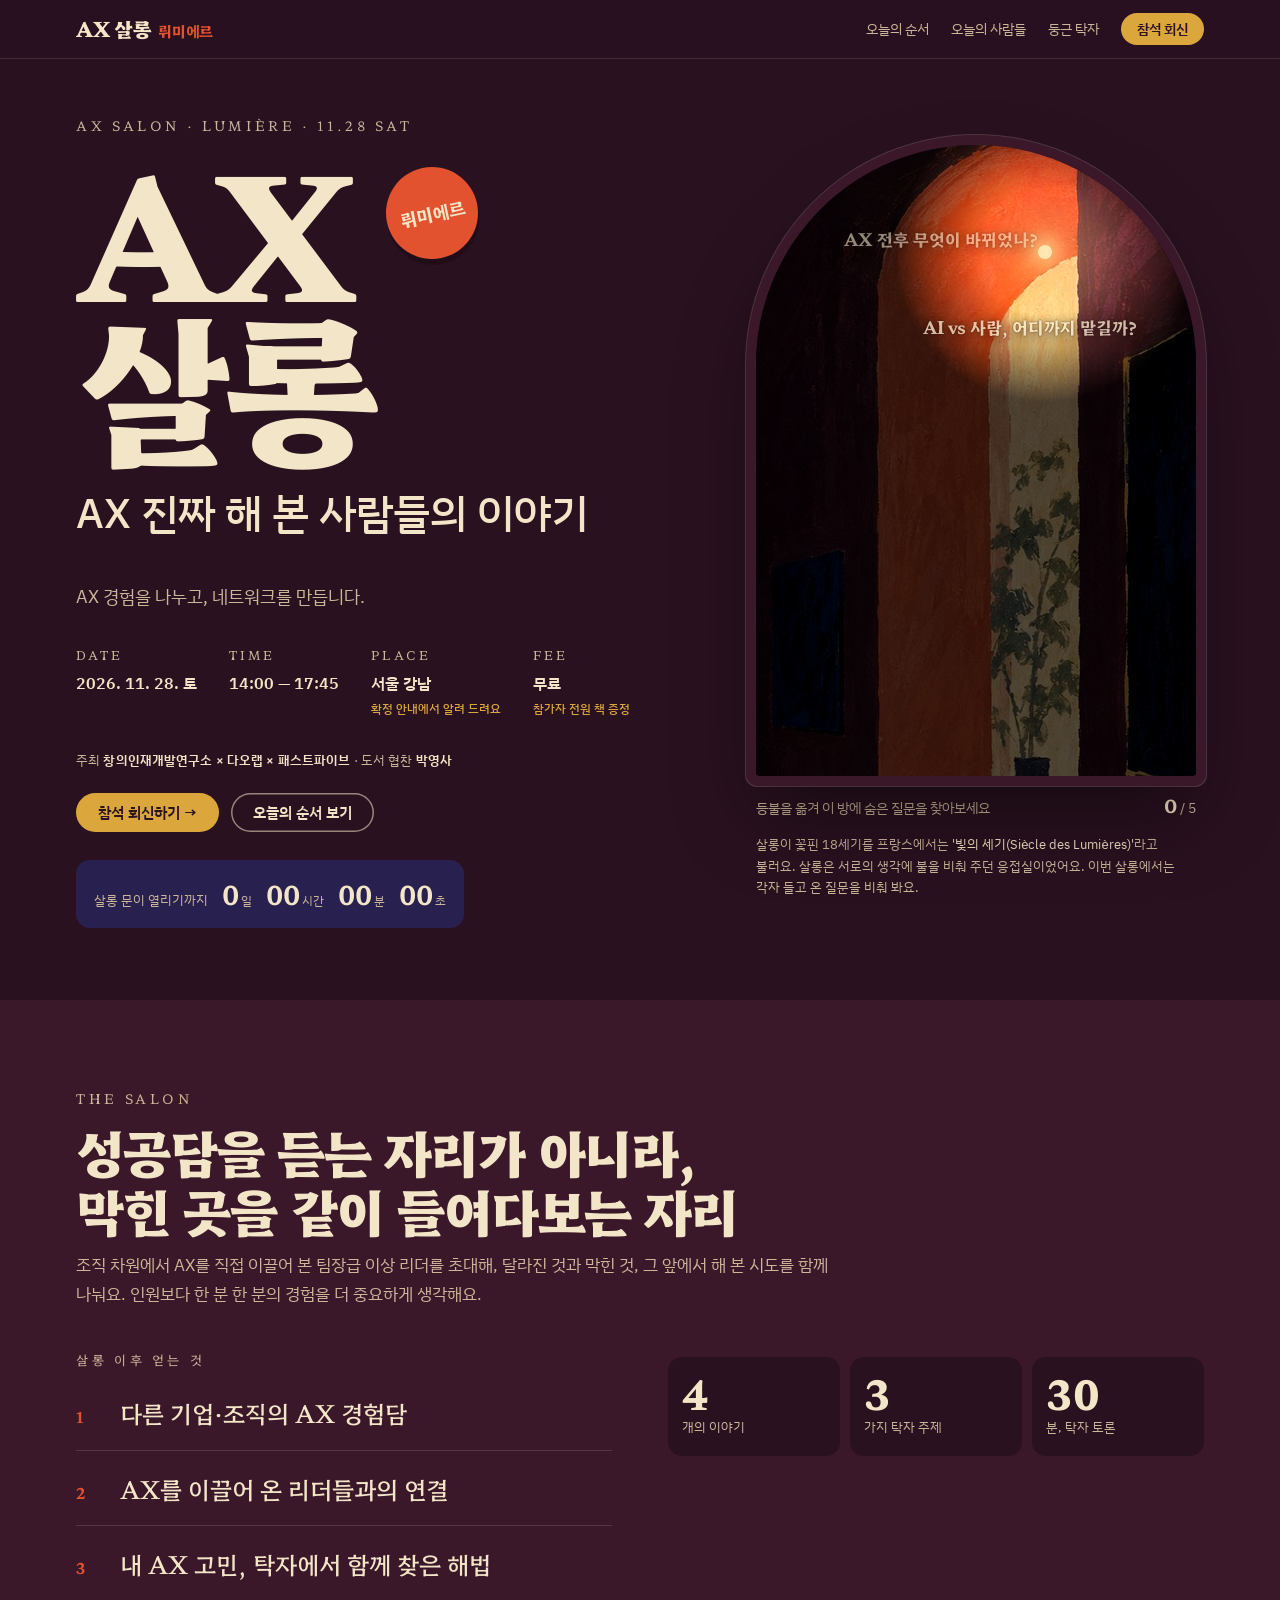
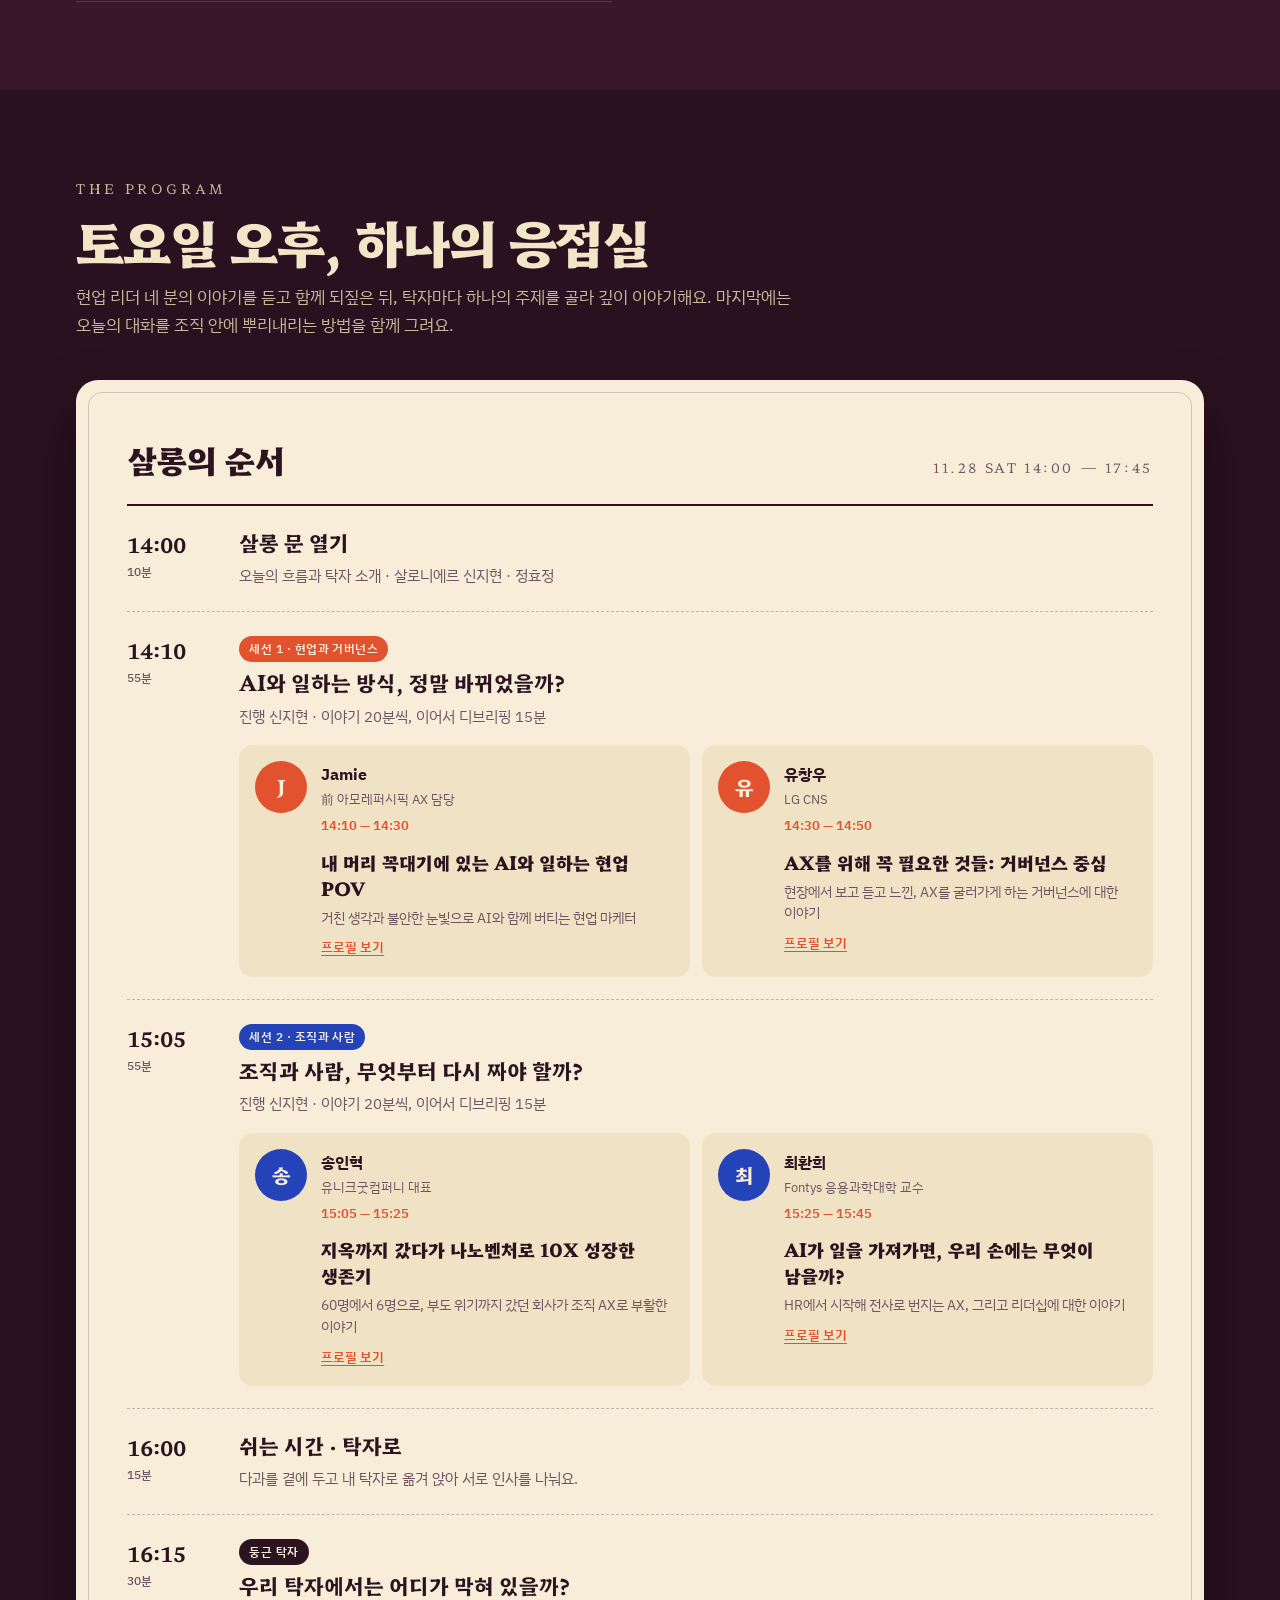
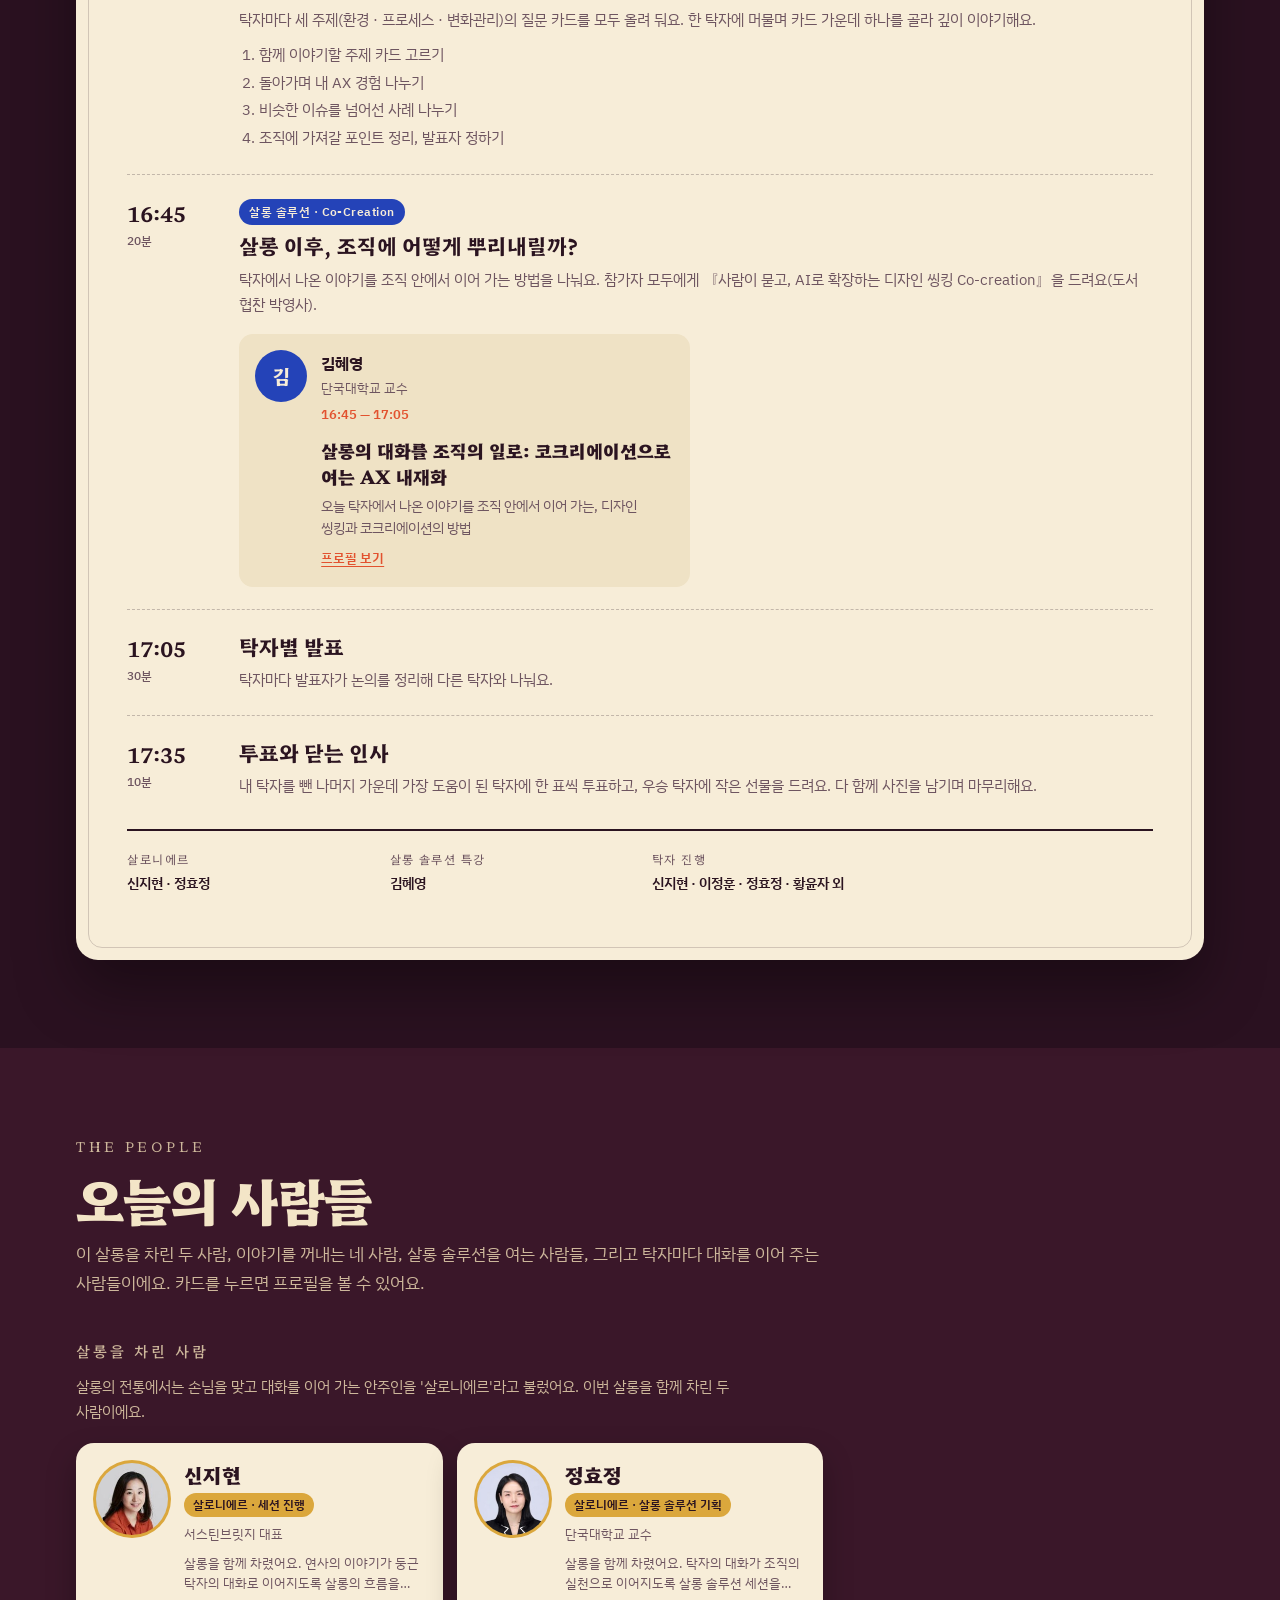
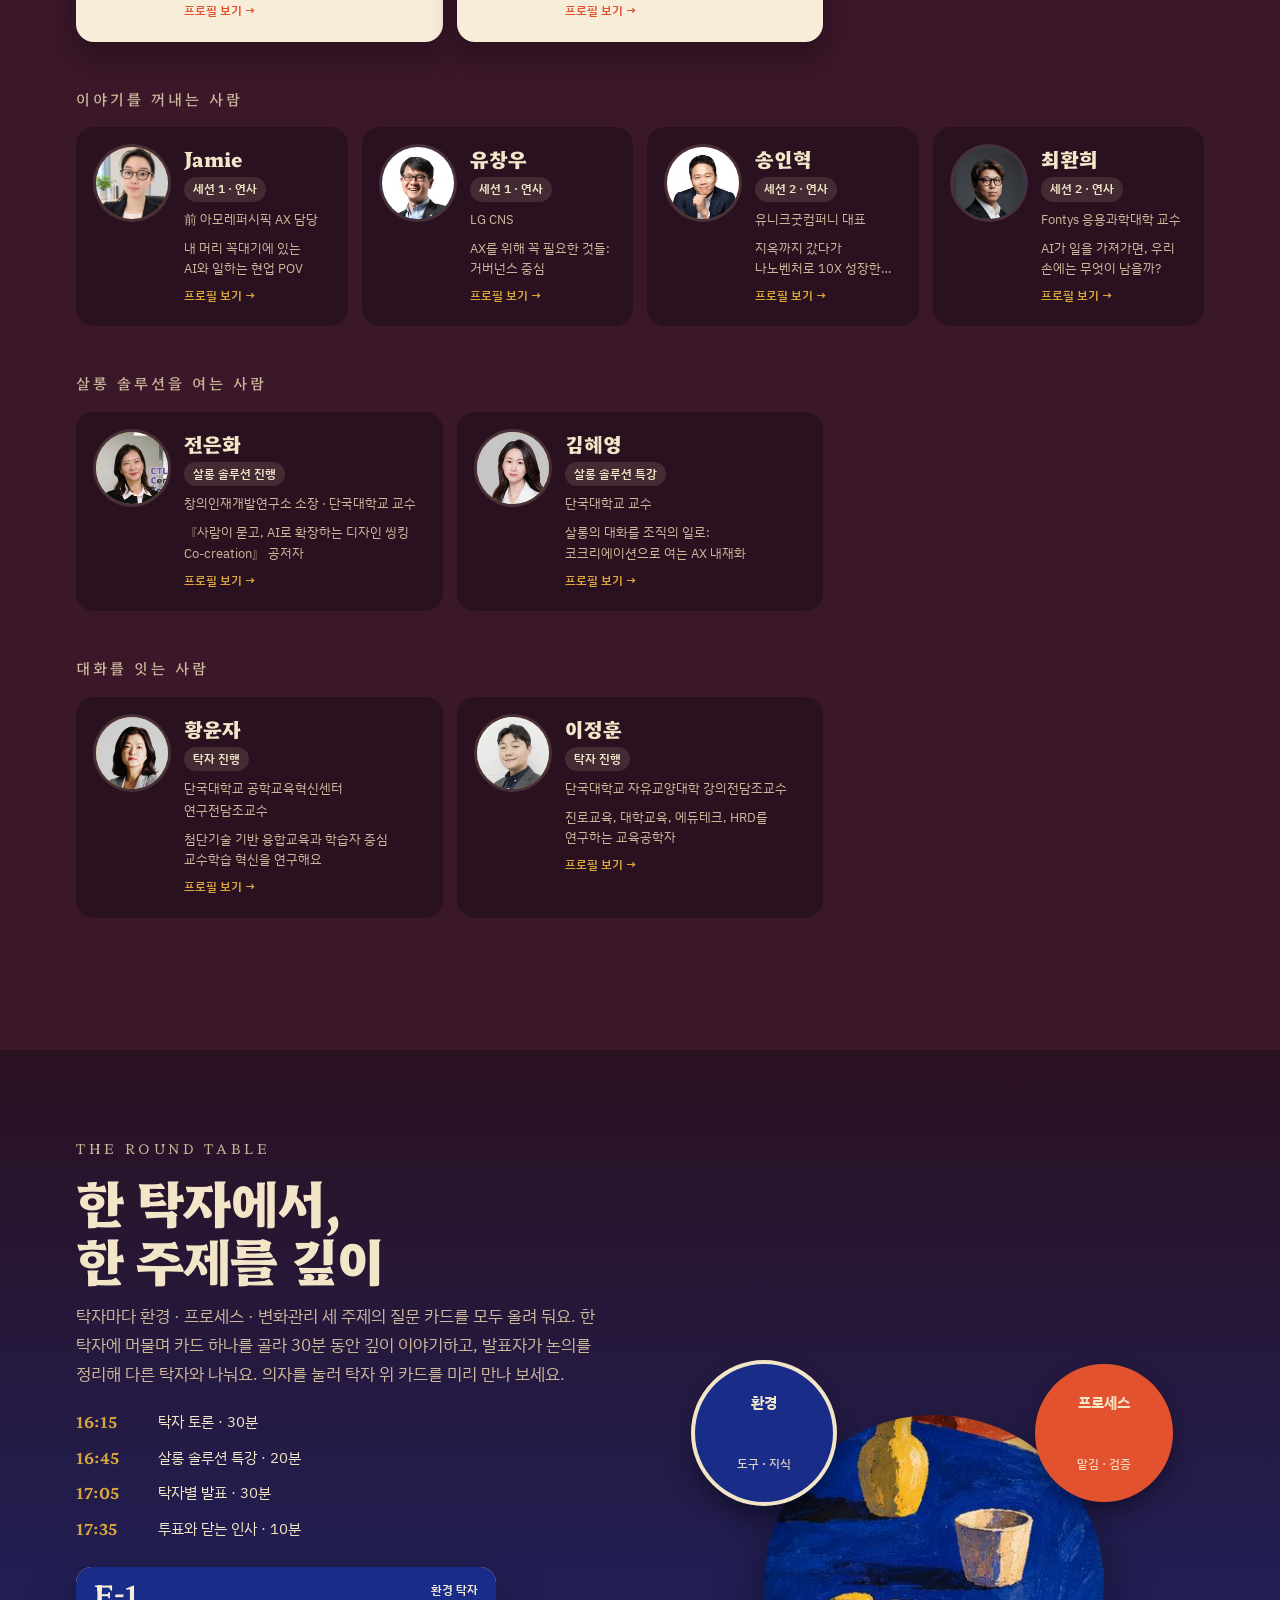
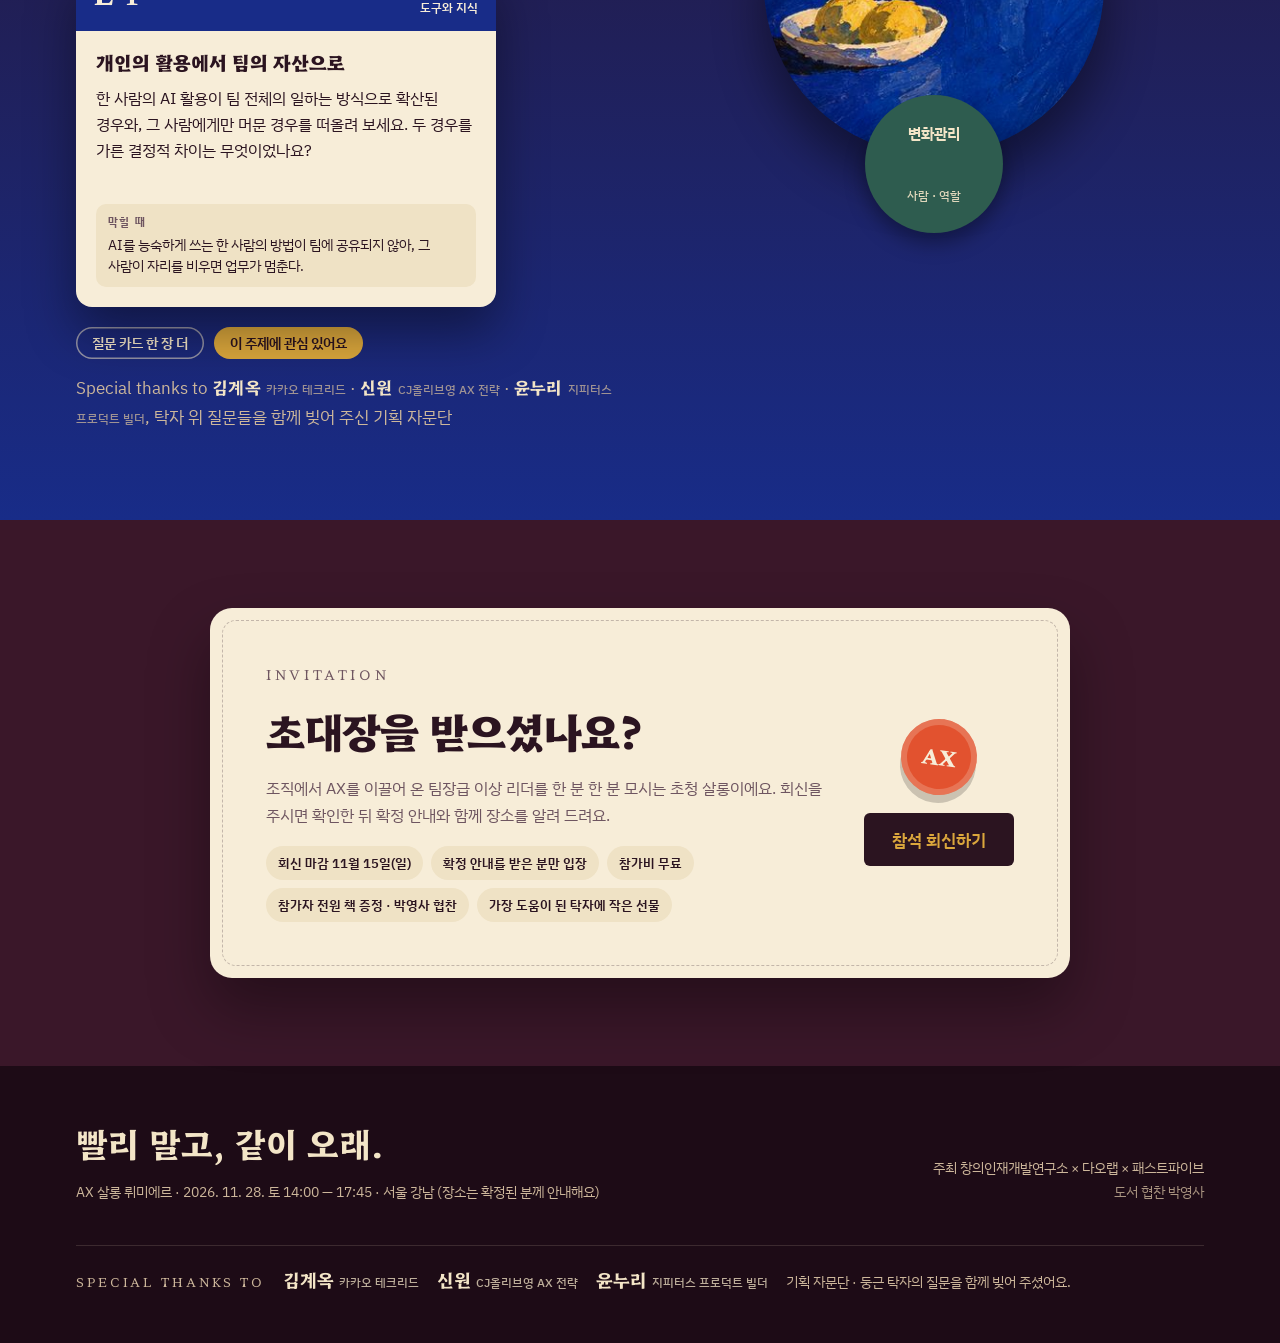
==== index.html @ af0b06c6 "Add files via upload" ====
<!doctype html>
<html lang="ko">
<head>
<meta charset="utf-8">
<meta name="viewport" content="width=device-width, initial-scale=1, viewport-fit=cover">
<title>AX 살롱 뤼미에르 · AX 진짜 해 본 사람들의 이야기</title>
<meta name="description" content="11월 28일(토) 14:00–17:45, 서울 강남. 조직에서 AX를 이끌어 본 팀장급 이상 리더를 모시는 초청 살롱. 네 개의 이야기, 탁자 토론, 살롱 솔루션 특강. 참가비 무료(참가자 전원 책 증정).">
<meta name="theme-color" content="#2A1120">
<link rel="icon" href="favicon.svg" type="image/svg+xml">
<link rel="canonical" href="https://ax-salon-deep.vercel.app/">
<meta property="og:type" content="website">
<meta property="og:locale" content="ko_KR">
<meta property="og:site_name" content="AX 살롱">
<meta property="og:title" content="AX 살롱 뤼미에르 · AX 진짜 해 본 사람들의 이야기">
<meta property="og:description" content="11월 28일(토) 14:00–17:45, 서울 강남. 조직에서 AX를 이끌어 본 팀장급 이상 리더를 모시는 초청 살롱. 네 개의 이야기, 탁자 토론, 살롱 솔루션 특강. 참가비 무료(참가자 전원 책 증정).">
<meta property="og:url" content="https://ax-salon-deep.vercel.app/">
<meta property="og:image" content="https://ax-salon-deep.vercel.app/og.jpg">
<meta property="og:image:width" content="1200">
<meta property="og:image:height" content="630">
<meta name="twitter:card" content="summary_large_image">
<link rel="preconnect" href="https://fonts.googleapis.com">
<link rel="preconnect" href="https://fonts.gstatic.com" crossorigin>
<link rel="stylesheet" href="https://fonts.googleapis.com/css2?family=Hahmlet:wght@400;500;700;800;900&family=IBM+Plex+Sans+KR:wght@400;500;600;700&display=swap">
<style>
/* Layout: 응접실 한 바퀴 — 문 앞(등불로 숨은 질문 찾기) → 살롱의 약속 → 오후의 순서(종이 메뉴 카드) → 둥근 탁자(질문 카드 뽑기) → 초대장(팝업 신청서) */
:root {
  color-scheme: dark;
  --wall: #2A1120;        /* 포스터의 자두색 벽 */
  --wall-2: #3A1729;
  --wall-3: #4C1F35;
  --arch: #E2522F;        /* 아치의 주홍 */
  --table: #2443B8;       /* 둥근 탁자의 코발트 */
  --table-deep: #182C88;
  --ochre: #DBA73C;       /* 화병과 꽃 */
  --cream: #F3E5C7;       /* 포스터 타이포 */
  --cream-dim: #CDB79B;
  --paper: #F7EDD8;
  --paper-2: #EFE2C5;
  --ink: #2B1420;
  --ink-soft: #6E5560;
  --err: #B83A22;
  --display: 'Hahmlet', 'Noto Serif KR', 'Nanum Myeongjo', serif;
  --body: 'IBM Plex Sans KR', 'Noto Sans KR', 'Apple SD Gothic Neo', sans-serif;
}
* { box-sizing: border-box; }
[hidden] { display: none !important; }
html { scroll-behavior: smooth; }
@media (prefers-reduced-motion: reduce) { html { scroll-behavior: auto; } *, *::before, *::after { animation: none !important; transition: none !important; } }
body { margin: 0; background: var(--wall); color: var(--cream); font-family: var(--body); font-size: 16px; line-height: 1.7; word-break: keep-all; overflow-x: hidden; }
body.locked { overflow: hidden; }
body::before { content: ""; position: fixed; inset: 0 0 auto; height: env(safe-area-inset-top, 0px); z-index: 30; background: var(--wall); }
a { color: inherit; }
.wrap { max-width: 1160px; margin: 0 auto; padding-left: max(16px, env(safe-area-inset-left, 0px)); padding-right: max(16px, env(safe-area-inset-right, 0px)); }
h1, h2, h3 { font-family: var(--display); text-wrap: balance; margin: 0; }
.eyebrow { font-family: var(--display); font-size: 13px; letter-spacing: .28em; text-transform: uppercase; color: var(--cream-dim); }
:focus-visible { outline: 2px solid var(--ochre); outline-offset: 3px; }

/* ---------- header ---------- */
.bar { position: sticky; top: env(safe-area-inset-top, 0px); z-index: 20; background: color-mix(in srgb, var(--wall) 88%, transparent); backdrop-filter: blur(10px); border-bottom: 1px solid color-mix(in srgb, var(--cream) 12%, transparent); }
.bar .wrap { display: flex; align-items: center; justify-content: space-between; gap: 16px; padding-block: 12px; }
.logo { font-family: var(--display); font-weight: 800; font-size: 20px; letter-spacing: -.01em; text-decoration: none; }
.logo em { font-style: normal; color: var(--arch); margin-left: 6px; font-weight: 700; font-size: 15px; }
.nav { display: flex; gap: 22px; align-items: center; font-size: 14px; }
.nav a { text-decoration: none; color: var(--cream-dim); }
.nav a:hover { color: var(--cream); }
@media (max-width: 720px) { .nav a { display: none; } }
.btn { display: inline-flex; align-items: center; gap: 8px; border: 0; border-radius: 999px; padding: 12px 22px; font: 600 15px/1 var(--body); cursor: pointer; text-decoration: none; transition: transform .2s ease, background .2s ease; }
.btn-primary { background: var(--ochre); color: var(--ink); }
.btn-primary:hover { transform: translateY(-2px); background: #E8B54A; }
.btn-ghost { background: transparent; color: var(--cream); box-shadow: inset 0 0 0 1.5px color-mix(in srgb, var(--cream) 55%, transparent); }
.btn-ghost:hover { box-shadow: inset 0 0 0 1.5px var(--cream); }
.btn-sm { padding: 9px 16px; font-size: 14px; }

/* ---------- hero ---------- */
.hero { position: relative; padding-block: 56px 72px; overflow: hidden; }
.hero .wrap { display: grid; grid-template-columns: 1.15fr .85fr; gap: 56px; align-items: center; }
@media (max-width: 900px) { .hero .wrap { grid-template-columns: 1fr; gap: 40px; } }
.hero-copy { min-width: 0; }
.title { font-weight: 800; font-size: clamp(76px, 13vw, 168px); line-height: .9; letter-spacing: -.035em; color: var(--cream); margin-top: 18px; position: relative; display: inline-block; }
.title .ko { display: block; }
.seal { position: absolute; left: calc(100% + 12px); top: 12px; width: clamp(64px, 8vw, 92px); aspect-ratio: 1; border-radius: 50%; background: var(--arch); color: var(--cream); display: grid; place-items: center; font: 700 clamp(17px, 2vw, 22px)/1 var(--display); transform: rotate(-12deg); box-shadow: 0 6px 0 rgba(0,0,0,.25); }
.seal-long { font-size: clamp(13px, 1.6vw, 18px); letter-spacing: -.04em; }
.q { font-weight: 500; font-size: clamp(26px, 3.6vw, 42px); line-height: 1.25; margin-top: 26px; color: var(--cream); }
.motto { font-size: 18px; color: var(--cream-dim); margin-top: 8px; }
.facts { display: grid; grid-template-columns: repeat(4, auto); gap: 10px 32px; margin: 34px 0 30px; padding: 0; justify-content: start; }
.facts div { min-width: 0; }
.facts dt { font-family: var(--display); font-size: 12px; letter-spacing: .24em; color: var(--cream-dim); }
.facts dd { margin: 4px 0 0; font-size: 16px; font-weight: 600; font-variant-numeric: tabular-nums; }
.facts dd small { display: block; font-size: 12px; font-weight: 500; color: var(--ochre); margin-top: 2px; }
@media (max-width: 560px) { .facts { grid-template-columns: 1fr 1fr; } }
.cta-row { display: flex; flex-wrap: wrap; gap: 12px; align-items: center; }
.countdown { margin-top: 28px; display: inline-flex; align-items: baseline; gap: 14px; flex-wrap: wrap; padding: 12px 18px; border-radius: 14px; background: color-mix(in srgb, var(--table) 30%, var(--wall)); font-variant-numeric: tabular-nums; }
.countdown .lbl { font-size: 13px; color: var(--cream-dim); }
.countdown b { font-family: var(--display); font-size: 26px; font-weight: 700; }
.countdown small { font-size: 12px; color: var(--cream-dim); margin-left: 2px; }
@media (max-width: 560px) { .countdown { gap: 10px; padding: 10px 14px; } .countdown b { font-size: 21px; } .countdown .lbl { width: 100%; } }

/* the lamp: a dim drawing room, a warm circle of light, questions hidden on the walls */
.lampwrap { justify-self: center; width: min(100%, 440px); display: grid; gap: 14px; }
.arch { --mx: 50%; --my: 30%; --r: 150px; position: relative; width: 100%; aspect-ratio: 3 / 4.3; border-radius: 999px 999px 18px 18px; overflow: hidden; background: #140810; box-shadow: 0 0 0 10px var(--wall-2), 0 0 0 11px color-mix(in srgb, var(--cream) 18%, transparent), 0 40px 80px rgba(0,0,0,.45); isolation: isolate; cursor: none; touch-action: pan-y; }
.arch img { position: absolute; inset: 0; width: 100%; height: 100%; object-fit: cover; object-position: 50% 0%; display: block; }
.arch .dim { filter: brightness(.34) saturate(.65) contrast(1.05); }
.arch .lit { filter: brightness(1.12) saturate(1.15); -webkit-mask-image: radial-gradient(circle var(--r) at var(--mx) var(--my), #000 0%, #000 42%, transparent 100%); mask-image: radial-gradient(circle var(--r) at var(--mx) var(--my), #000 0%, #000 42%, transparent 100%); }
.arch .glow { position: absolute; inset: 0; pointer-events: none; mix-blend-mode: screen; background: radial-gradient(circle calc(var(--r) * 1.4) at var(--mx) var(--my), rgba(255,206,130,.42), rgba(255,170,90,.14) 45%, transparent 72%); }
.arch .flame { position: absolute; left: var(--mx); top: var(--my); width: 14px; height: 14px; margin: -7px 0 0 -7px; border-radius: 50%; background: #FFE7B0; box-shadow: 0 0 18px 8px rgba(255,214,140,.75), 0 0 60px 24px rgba(255,170,80,.35); pointer-events: none; }
.sq { position: absolute; max-width: 58%; font: 700 clamp(14px, 1.45vw, 17px)/1.4 var(--display); color: #FFF3D6; text-shadow: 0 2px 12px rgba(30,6,16,.95), 0 0 2px rgba(30,6,16,.9); opacity: 0; pointer-events: none; transition: opacity .15s linear; }
.sq.found::after { content: " ✓"; color: var(--ochre); }
.lamp-hint { margin: 0; display: flex; justify-content: space-between; gap: 12px; align-items: baseline; font-size: 14px; color: var(--cream-dim); }
.lamp-hint b { color: var(--cream); font-family: var(--display); font-size: 18px; }
.lamp-hint > span:last-child { white-space: nowrap; flex: none; }
.lamp-note { margin: 0; font-size: 13px; line-height: 1.65; color: var(--cream-dim); }
.lamp-note i { font-style: normal; color: var(--cream); }

/* ---------- section scaffolding ---------- */
section.band { padding-block: 88px; }
.band-head { display: grid; gap: 12px; margin-bottom: 40px; max-width: 760px; }
.band-head h2 { font-size: clamp(32px, 4.4vw, 52px); font-weight: 800; letter-spacing: -.02em; line-height: 1.12; }
.band-head p { margin: 0; color: var(--cream-dim); font-size: 17px; }

/* ---------- promise ---------- */
.promise { background: var(--wall-2); }
.promise-grid { display: grid; grid-template-columns: 1fr 1fr; gap: 56px; align-items: start; }
@media (max-width: 900px) { .promise-grid { grid-template-columns: 1fr; gap: 40px; } }
.vows { list-style: none; margin: 0; padding: 0; display: grid; gap: 2px; }
.vows li { display: grid; grid-template-columns: 44px 1fr; align-items: baseline; padding: 16px 0; border-bottom: 1px solid color-mix(in srgb, var(--cream) 14%, transparent); font-family: var(--display); font-size: clamp(19px, 2.2vw, 24px); font-weight: 500; }
.vows li span { font-size: 15px; color: var(--arch); font-weight: 700; }
.who { display: grid; gap: 20px; }
.who p { margin: 0; font-size: 17px; }
.who .note { font-size: 15px; color: var(--cream-dim); }
.stats { display: grid; grid-template-columns: repeat(4, 1fr); gap: 10px; margin-top: 8px; }
@media (max-width: 560px) { .stats { grid-template-columns: repeat(2, 1fr); } }
.stat { background: var(--wall); border-radius: 14px; padding: 16px 14px; }
.stat b { display: block; font-family: var(--display); font-size: 40px; font-weight: 800; line-height: 1; color: var(--cream); font-variant-numeric: tabular-nums; }
.stat span { font-size: 13px; color: var(--cream-dim); }

/* ---------- program (paper menu card) ---------- */
.program { background: var(--wall); }
.menu { background: var(--paper); color: var(--ink); border-radius: 22px; padding: clamp(24px, 4vw, 56px); box-shadow: 0 30px 60px rgba(0,0,0,.35); position: relative; }
.menu::before { content: ""; position: absolute; inset: 12px; border: 1px solid color-mix(in srgb, var(--ink) 18%, transparent); border-radius: 14px; pointer-events: none; }
.menu-top { display: flex; justify-content: space-between; align-items: baseline; flex-wrap: wrap; gap: 8px; padding-bottom: 18px; border-bottom: 2px solid var(--ink); }
.menu-top h3 { font-size: clamp(24px, 3vw, 32px); font-weight: 800; }
.menu-top span { font-family: var(--display); letter-spacing: .2em; font-size: 13px; color: var(--ink-soft); }
.slot { display: grid; grid-template-columns: 92px 1fr; gap: 20px; padding: 22px 0; border-bottom: 1px dashed color-mix(in srgb, var(--ink) 25%, transparent); }
.slot:last-of-type { border-bottom: 0; padding-bottom: 4px; }
@media (max-width: 560px) { .slot { grid-template-columns: 1fr; gap: 6px; } }
.time { font-family: var(--display); font-weight: 700; font-size: 20px; font-variant-numeric: tabular-nums; }
.time small { display: block; font-family: var(--body); font-size: 12px; font-weight: 500; color: var(--ink-soft); }
.slot h4 { margin: 0; font-family: var(--display); font-size: 21px; font-weight: 700; line-height: 1.4; }
.slot .tag { display: inline-block; font-family: var(--body); font-size: 12px; font-weight: 600; letter-spacing: .04em; padding: 3px 10px; border-radius: 999px; margin-bottom: 6px; color: var(--paper); background: var(--ink); }
.slot.session .tag { background: var(--arch); }
.slot.session.two .tag { background: var(--table); }
.slot p { margin: 6px 0 0; color: var(--ink-soft); font-size: 15px; }
.guests { display: grid; grid-template-columns: 1fr 1fr; gap: 12px; margin-top: 16px; }
@media (max-width: 720px) { .guests { grid-template-columns: 1fr; } }
.guest { display: grid; grid-template-columns: 52px 1fr; gap: 14px; align-items: start; background: var(--paper-2); border-radius: 14px; padding: 16px; transition: transform .25s ease, box-shadow .25s ease; min-width: 0; }
.guest:hover { transform: translateY(-3px) rotate(-.3deg); box-shadow: 0 12px 24px rgba(43,20,32,.14); }
.mono { width: 52px; height: 52px; border-radius: 50%; display: grid; place-items: center; font: 700 20px/1 var(--display); color: var(--paper); background: var(--arch); }
.two .mono { background: var(--table); }
.guest .name { font-weight: 700; font-size: 16px; }
.guest .org { font-size: 13px; color: var(--ink-soft); }
.guest .talk { font-family: var(--display); font-weight: 800; font-size: 18px; line-height: 1.45; margin-top: 10px; }
.guest .story { font-size: 13.5px; color: var(--ink-soft); margin-top: 6px; line-height: 1.6; }
.guest .tbd { font-size: 11px; font-weight: 600; color: var(--paper); background: var(--ink-soft); border-radius: 999px; padding: 1px 7px; vertical-align: 2px; margin-left: 4px; font-family: var(--body); }
.hosts { margin-top: 26px; padding-top: 18px; border-top: 2px solid var(--ink); display: grid; grid-template-columns: repeat(4, 1fr); gap: 12px 24px; font-size: 14px; }
@media (max-width: 720px) { .hosts { grid-template-columns: 1fr 1fr; } }
.hosts dt { font-family: var(--display); font-size: 12px; letter-spacing: .12em; color: var(--ink-soft); }
.hosts dd { margin: 2px 0 0; font-weight: 600; }
/* 2부 · 저녁의 서재 */
.interlude { display: flex; align-items: center; justify-content: center; gap: 16px; margin: 40px 0 22px; color: var(--cream-dim); font-family: var(--display); font-size: 14px; letter-spacing: .18em; text-align: center; }
.interlude::before, .interlude::after { content: ""; flex: 0 1 90px; height: 1px; background: color-mix(in srgb, var(--cream) 35%, transparent); }
.menu.evening { background: linear-gradient(180deg, #F4E6C6 0%, var(--paper) 38%); }
.menu.evening .menu-top { border-bottom-color: var(--ink); }
.book { display: grid; grid-template-columns: 150px 1fr; gap: 28px; align-items: center; padding: 26px 0 24px; border-bottom: 1px dashed color-mix(in srgb, var(--ink) 25%, transparent); }
.book img { width: 100%; height: auto; display: block; transform: rotate(-3deg); filter: drop-shadow(0 16px 18px rgba(43,20,32,.28)); }
.book .tag { display: inline-block; font-size: 12px; font-weight: 600; letter-spacing: .04em; padding: 3px 10px; border-radius: 999px; margin-bottom: 8px; color: var(--ink); background: var(--ochre); }
.book h4 { margin: 0; font-family: var(--display); font-size: clamp(22px, 2.6vw, 28px); font-weight: 800; line-height: 1.35; }
.book .btitle { margin: 12px 0 0; font-weight: 700; font-size: 15px; }
.book .bmeta { margin: 2px 0 0; font-size: 13px; color: var(--ink-soft); }
.book .blead { margin: 12px 0 0; font-size: 15px; color: var(--ink-soft); }
.book .gift { margin: 14px 0 0; display: inline-flex; flex-wrap: wrap; align-items: center; gap: 6px 10px; font-size: 14px; font-weight: 600; background: var(--paper-2); border-radius: 12px; padding: 9px 14px; }
.book .gift small { font-weight: 500; font-size: 12px; color: var(--ink-soft); }
@media (max-width: 560px) { .book { grid-template-columns: 1fr; gap: 18px; } .book img { width: 120px; } .interlude { letter-spacing: .1em; gap: 10px; white-space: nowrap; } .interlude::before, .interlude::after { flex-basis: 32px; } }
.slot.evening .tag { background: var(--ochre); color: var(--ink); }
.slot.evening .mono { background: var(--ochre); color: var(--ink); }
.pgrid.trio { grid-template-columns: repeat(3, 1fr); }
@media (max-width: 900px) { .pgrid.trio { grid-template-columns: repeat(2, 1fr); } }
@media (max-width: 480px) { .pgrid.trio { grid-template-columns: 1fr; } }

/* ---------- directions ---------- */
.placebtn { all: unset; cursor: pointer; font-weight: 600; border-bottom: 1.5px dotted color-mix(in srgb, var(--cream) 60%, transparent); }
.placebtn:hover { border-bottom-color: var(--ochre); color: #fff; }
.placebtn:focus-visible { outline: 2px solid var(--ochre); outline-offset: 3px; }
.mapcard { position: relative; margin-top: 20px; height: 220px; border-radius: 16px; overflow: hidden; background:
  repeating-linear-gradient(0deg, color-mix(in srgb, var(--cream) 10%, transparent) 0 1px, transparent 1px 34px),
  repeating-linear-gradient(90deg, color-mix(in srgb, var(--cream) 10%, transparent) 0 1px, transparent 1px 34px),
  radial-gradient(circle at 50% 46%, color-mix(in srgb, var(--ochre) 35%, var(--table)) 0, var(--table) 46%, var(--table-deep) 100%); }
.mapcard .pin { position: absolute; left: 50%; top: 44%; width: 34px; height: 34px; margin: -34px 0 0 -17px; background: var(--arch); border-radius: 50% 50% 50% 0; transform: rotate(-45deg); box-shadow: 0 8px 18px rgba(0,0,0,.35); animation: drop .7s cubic-bezier(.2,1.4,.4,1); }
.mapcard .pin::after { content: ""; position: absolute; inset: 10px; border-radius: 50%; background: var(--paper); }
@keyframes drop { from { transform: translateY(-40px) rotate(-45deg); } }
.mapcard .ring { position: absolute; left: 50%; top: 44%; width: 90px; height: 30px; margin: -12px 0 0 -45px; border-radius: 50%; border: 2px solid color-mix(in srgb, var(--cream) 45%, transparent); animation: pulse 2.4s ease-out infinite; }
@keyframes pulse { from { transform: scale(.4); opacity: 1; } to { transform: scale(1.6); opacity: 0; } }
.mapcard .tagname { position: absolute; left: 50%; top: calc(44% + 18px); transform: translateX(-50%); white-space: nowrap; font: 700 15px/1 var(--display); color: var(--cream); background: rgba(20,6,14,.55); padding: 7px 12px; border-radius: 999px; }
.addr { margin: 20px 0 0; display: grid; grid-template-columns: 56px 1fr; gap: 8px 14px; font-size: 15px; }
.addr dt { color: var(--ink-soft); font-size: 13px; font-weight: 600; padding-top: 2px; }
.addr dd { margin: 0; font-weight: 600; display: flex; flex-wrap: wrap; gap: 8px 12px; align-items: center; }
.copy { border: 1.5px solid var(--ink); background: transparent; color: var(--ink); border-radius: 999px; padding: 4px 12px; font: 600 12.5px/1.4 var(--body); cursor: pointer; }
.maplinks { display: flex; flex-wrap: wrap; gap: 10px; margin-top: 22px; }
.maplinks a { text-decoration: none; }
.btn-map { background: var(--ink); color: var(--paper); }
.btn-map:hover { transform: translateY(-2px); }
.btn-map.alt { background: transparent; color: var(--ink); box-shadow: inset 0 0 0 1.5px var(--ink); }
.mapnote { font-size: 13px; color: var(--ink-soft); margin: 12px 0 0; }
.footbtn { all: unset; cursor: pointer; color: var(--cream); border-bottom: 1px dotted var(--cream-dim); margin-left: 6px; }
.footbtn:focus-visible { outline: 2px solid var(--ochre); outline-offset: 3px; }

/* ---------- people ---------- */
.people { background: var(--wall-2); }
.grp { font-family: var(--display); font-size: 15px; letter-spacing: .2em; text-transform: uppercase; color: var(--cream-dim); font-weight: 500; margin: 0 0 16px; }
.grp + .pgrid { margin-bottom: 44px; }
.pgrid { display: grid; grid-template-columns: repeat(4, 1fr); gap: 14px; }
.pgrid.hosts { grid-template-columns: repeat(3, 1fr); }
@media (max-width: 900px) { .pgrid, .pgrid.hosts { grid-template-columns: repeat(2, 1fr); } }
@media (max-width: 480px) { .pgrid, .pgrid.hosts { grid-template-columns: 1fr; } }
.pcard { text-align: left; border: 0; cursor: pointer; background: var(--wall); color: var(--cream); border-radius: 18px; padding: 20px; display: grid; grid-template-columns: 72px 1fr; gap: 16px; align-items: start; font: inherit; transition: transform .25s ease, background .25s ease; min-width: 0; }
.pcard:hover { transform: translateY(-3px); background: color-mix(in srgb, var(--wall) 80%, var(--wall-3)); }
.photo { width: 72px; height: 72px; border-radius: 50%; overflow: hidden; display: grid; place-items: center; font: 800 26px/1 var(--display); color: var(--paper); background: var(--c, var(--arch)); flex: none; box-shadow: 0 0 0 3px color-mix(in srgb, var(--cream) 14%, transparent); }
.photo img { width: 100%; height: 100%; object-fit: cover; }
.pcard .pn { font: 800 20px/1.2 var(--display); }
.pcard .pr { display: inline-block; margin-top: 6px; font-size: 12px; font-weight: 600; padding: 2px 9px; border-radius: 999px; background: color-mix(in srgb, var(--cream) 12%, transparent); color: var(--cream); }
.pcard .po { font-size: 13px; color: var(--cream-dim); margin-top: 6px; }
.pcard .pb { font-size: 13px; color: var(--cream-dim); margin-top: 8px; line-height: 1.55; display: -webkit-box; -webkit-line-clamp: 2; -webkit-box-orient: vertical; overflow: hidden; }
.pcard .more { font-size: 12px; color: var(--ochre); margin-top: 8px; font-weight: 600; }
/* 살롱을 차린 두 사람: 크기는 다른 카드와 같고 색만 다르게 */
.salon-hosts { margin: 0 0 44px; }
.salon-hosts .sh-lead { margin: -6px 0 18px; color: var(--cream-dim); font-size: 15px; max-width: 700px; }
.pcard.host { background: var(--paper); color: var(--ink); box-shadow: 0 14px 30px rgba(0,0,0,.28); }
.pcard.host:hover { background: #FBF3E2; }
.pcard.host .photo { box-shadow: 0 0 0 3px var(--ochre); }
.pcard.host .pr { background: var(--ochre); color: var(--ink); }
.pcard.host .po, .pcard.host .pb { color: var(--ink-soft); }
.pcard.host .more { color: var(--arch); }
.plink { margin-top: 10px; border: 0; background: transparent; padding: 0; font: 600 13px/1.4 var(--body); color: var(--arch); cursor: pointer; text-decoration: underline; text-underline-offset: 3px; }
.profile-head { display: grid; grid-template-columns: 120px 1fr; gap: 22px; align-items: center; margin-top: 8px; }
@media (max-width: 520px) { .profile-head { grid-template-columns: 1fr; } }
.profile-head .photo { width: 120px; height: 120px; font-size: 42px; box-shadow: 0 0 0 4px var(--paper-2); }
.profile-head h2 { margin-top: 0; }
.profile-role { font-size: 14px; font-weight: 700; color: var(--arch); }
.profile-org { color: var(--ink-soft); margin-top: 4px; }
.profile-talk { margin-top: 22px; padding: 16px 18px; border-radius: 12px; background: var(--paper-2); }
.profile-talk b { display: block; font-size: 12px; letter-spacing: .12em; color: var(--ink-soft); margin-bottom: 4px; }
.profile-talk .t { font: 800 19px/1.45 var(--display); }
.profile-talk .st { font-size: 14px; color: var(--ink-soft); margin-top: 4px; }
.profile-bio { margin: 22px 0 0; padding-left: 18px; display: grid; gap: 8px; }
.profile-bio li { line-height: 1.6; }
.profile-empty { margin-top: 22px; color: var(--ink-soft); }

/* ---------- round table ---------- */
.roundtable { background: linear-gradient(180deg, var(--wall) 0%, var(--table-deep) 100%); overflow: hidden; }
.rt-grid { display: grid; grid-template-columns: 1fr 1fr; gap: 48px; align-items: center; }
@media (max-width: 900px) { .rt-grid { grid-template-columns: 1fr; } }
.tablestage { position: relative; width: min(100%, 460px); aspect-ratio: 1; justify-self: center; }
.top { position: absolute; inset: 13%; border-radius: 50%; background: url("assets/table.jpg") 45% 60% / 175% auto no-repeat, var(--table); box-shadow: 0 30px 50px rgba(0,0,0,.45), inset 0 0 40px rgba(0,0,30,.35); }
.chair { position: absolute; width: 30%; aspect-ratio: 1; border-radius: 50%; border: 0; cursor: pointer; display: grid; place-items: center; text-align: center; font: 700 15px/1.25 var(--body); color: var(--cream); padding: 8px; transition: transform .25s ease, box-shadow .25s ease; box-shadow: 0 10px 20px rgba(0,0,0,.35); }
.chair small { display: block; font-weight: 500; font-size: 11.5px; opacity: .9; }
.chair:hover { transform: scale(1.06); }
.chair[aria-pressed="true"] { box-shadow: 0 0 0 4px var(--cream), 0 14px 26px rgba(0,0,0,.45); }
.chair.env { background: var(--table-deep); left: -2%; top: 2%; }
.chair.pro { background: var(--arch); right: -2%; top: 2%; }
.chair.chg { background: #2E5C4F; left: 35%; bottom: -4%; }
.rt-copy h2 { font-size: clamp(32px, 4.4vw, 52px); font-weight: 800; letter-spacing: -.02em; line-height: 1.12; margin-top: 12px; }
.rt-copy > p { color: var(--cream-dim); font-size: 17px; margin: 14px 0 0; }
.rt-copy .steps { list-style: none; padding: 0; margin: 20px 0 26px; display: grid; gap: 10px; }
.rt-copy .steps li { display: grid; grid-template-columns: 70px 1fr; gap: 12px; font-size: 15px; }
.rt-copy .steps b { font-family: var(--display); font-weight: 700; color: var(--ochre); }
.cardstage { perspective: 1400px; max-width: 420px; }
.qcard { position: relative; transform-style: preserve-3d; transition: transform .7s cubic-bezier(.2,.7,.2,1); min-height: 340px; }
.qcard.flip { transform: rotateY(180deg); }
.face { position: absolute; inset: 0; backface-visibility: hidden; -webkit-backface-visibility: hidden; border-radius: 16px; background: var(--paper); color: var(--ink); overflow: hidden; display: flex; flex-direction: column; box-shadow: 0 24px 50px rgba(0,0,0,.4); }
.face.back { transform: rotateY(180deg); }
@media (max-width: 480px) { .qcard { min-height: 410px; } .face .fq { font-size: 15px; } }
.face .fh { display: flex; justify-content: space-between; align-items: flex-start; padding: 14px 18px; color: var(--paper); }
.face .fh .id { font: 700 26px/1 var(--display); }
.face .fh .deck { font-size: 12px; text-align: right; line-height: 1.5; font-weight: 600; }
.face .fb { padding: 18px 20px 20px; display: flex; flex-direction: column; gap: 10px; flex: 1; }
.face .ft { font: 800 19px/1.35 var(--display); }
.face .fq { font-size: 16px; line-height: 1.65; }
.face .stuck { margin-top: auto; background: var(--paper-2); border-radius: 10px; padding: 10px 12px; font-size: 13.5px; line-height: 1.6; }
.face .stuck b { display: block; font-size: 11px; letter-spacing: .12em; color: var(--ink-soft); margin-bottom: 2px; }
.rt-actions { display: flex; gap: 10px; flex-wrap: wrap; margin-top: 20px; }
.thanks-inline { margin: 22px 0 0; font-size: 13px; color: var(--cream-dim); }
.thanks-inline b { font-family: var(--display); font-weight: 700; color: var(--cream); letter-spacing: .02em; }

/* ---------- invitation teaser ---------- */
.invite { background: var(--wall-2); }
.envelope { position: relative; max-width: 860px; margin: 0 auto; background: var(--paper); color: var(--ink); border-radius: 22px; padding: clamp(28px, 5vw, 56px); display: grid; grid-template-columns: 1fr auto; gap: 28px; align-items: center; box-shadow: 0 30px 60px rgba(0,0,0,.35); }
@media (max-width: 720px) { .envelope { grid-template-columns: 1fr; } }
.envelope::before { content: ""; position: absolute; inset: 12px; border: 1px dashed color-mix(in srgb, var(--ink) 25%, transparent); border-radius: 14px; pointer-events: none; }
.envelope h2 { font-size: clamp(28px, 3.6vw, 42px); font-weight: 800; letter-spacing: -.02em; }
.envelope p { margin: 10px 0 0; color: var(--ink-soft); }
.dates { display: flex; flex-wrap: wrap; gap: 8px; margin-top: 16px; }
.dates span { font-size: 13px; font-weight: 600; background: var(--paper-2); border-radius: 999px; padding: 6px 12px; color: var(--ink); }
.btn-ink { background: var(--ink); color: var(--ochre); padding: 18px 28px; font-size: 17px; border-radius: 6px; position: relative; z-index: 1; }
.btn-ink:hover { transform: translateY(-2px); }
.seal-sm { width: 76px; height: 76px; border-radius: 50%; background: var(--arch); color: var(--paper); display: grid; place-items: center; font: 800 20px/1 var(--display); box-shadow: 0 8px 0 rgba(0,0,0,.18), inset 0 0 0 6px color-mix(in srgb, var(--paper) 22%, transparent); transform: rotate(8deg); justify-self: center; }

/* ---------- modal letter ---------- */
.modal { position: fixed; inset: 0; z-index: 50; overflow-y: auto; overscroll-behavior: contain; padding: max(24px, env(safe-area-inset-top, 0px)) max(16px, env(safe-area-inset-right, 0px)) max(24px, env(safe-area-inset-bottom, 0px)) max(16px, env(safe-area-inset-left, 0px)); }
.scrim { position: fixed; inset: 0; background: rgba(20,6,14,.78); backdrop-filter: blur(6px); animation: fade .3s ease; }
@keyframes fade { from { opacity: 0; } }
.sheet { position: relative; max-width: 780px; margin: 36px auto 24px; background: var(--paper); color: var(--ink); border-radius: 22px; padding: clamp(24px, 5vw, 56px); box-shadow: 0 30px 80px rgba(0,0,0,.5); color-scheme: light; animation: rise .5s cubic-bezier(.2,.8,.2,1); }
@keyframes rise { from { transform: translateY(40px) scale(.98); opacity: .2; } }
.sheet .waxseal { position: absolute; top: -34px; left: clamp(20px, 6vw, 56px); width: 76px; height: 76px; border-radius: 50%; background: var(--arch); color: var(--paper); display: grid; place-items: center; font: 800 20px/1 var(--display); box-shadow: 0 8px 0 rgba(0,0,0,.18), inset 0 0 0 6px color-mix(in srgb, var(--paper) 22%, transparent); transform: rotate(-8deg); animation: stamp .6s cubic-bezier(.2,1.4,.4,1) .15s backwards; }
@keyframes stamp { from { transform: scale(1.7) rotate(-24deg); opacity: 0; } }
.close { position: absolute; top: 16px; right: 16px; border: 0; background: var(--paper-2); color: var(--ink); width: 40px; height: 40px; border-radius: 50%; font: 600 22px/1 var(--body); cursor: pointer; }
.close:hover { background: #E5D5B3; }
.sheet h2 { font-size: clamp(28px, 4vw, 40px); font-weight: 800; letter-spacing: -.02em; margin-top: 18px; }
.sheet .lead { color: var(--ink-soft); margin: 10px 0 0; }
.draftnote { margin-top: 16px; font-size: 13px; line-height: 1.6; padding: 10px 14px; border-radius: 10px; background: color-mix(in srgb, var(--ochre) 22%, var(--paper)); }
.progress { position: sticky; top: -24px; z-index: 5; margin: 22px -8px 0; padding: 12px 8px; background: var(--paper); display: flex; align-items: center; gap: 12px; font-size: 13px; color: var(--ink-soft); }
.progress .track { flex: 1; height: 6px; border-radius: 999px; background: var(--paper-2); overflow: hidden; }
.progress .fill { height: 100%; width: 0%; background: var(--arch); border-radius: 999px; transition: width .35s ease; }
form fieldset { border: 0; padding: 0; margin: 30px 0 0; display: grid; gap: 20px; }
form legend { font: 800 23px/1.2 var(--display); padding: 0; margin-bottom: 6px; float: left; width: 100%; }
.legend-sub { margin: 0; font-size: 14px; color: var(--ink-soft); clear: both; }
.field { display: grid; gap: 6px; min-width: 0; }
.field label, .field .lab { font-weight: 700; font-size: 15px; }
.req { color: var(--err); margin-left: 2px; }
.hint { font-size: 13px; color: var(--ink-soft); margin-top: -2px; }
.field input[type=text], .field input[type=email], .field input[type=tel], .field select, .field textarea { width: 100%; font: 400 16px/1.5 var(--body); color: var(--ink); background: #FFFAF0; border: 1.5px solid var(--ink); border-radius: 6px; padding: 13px 14px; }
.field textarea { min-height: 116px; resize: vertical; }
.field input:focus, .field select:focus, .field textarea:focus { outline: none; border-color: var(--arch); box-shadow: 0 0 0 3px color-mix(in srgb, var(--arch) 25%, transparent); }
.field.bad input, .field.bad select, .field.bad textarea { border-color: var(--err); }
.err { font-size: 13px; color: var(--err); }
.two-col { display: grid; grid-template-columns: 1fr 1fr; gap: 20px; }
@media (max-width: 640px) { .two-col { grid-template-columns: 1fr; } }
.chips { display: flex; flex-wrap: wrap; gap: 8px; }
.chips input { position: absolute; opacity: 0; pointer-events: none; }
.chips label { font-weight: 600; font-size: 14px; padding: 9px 14px; border-radius: 999px; border: 1.5px solid var(--ink); cursor: pointer; background: #FFFAF0; }
.chips input:checked + label { background: var(--ink); color: var(--paper); }
.chips input:disabled + label { opacity: .4; cursor: not-allowed; }
.chips input:focus-visible + label { outline: 2px solid var(--arch); outline-offset: 2px; }
.check { display: grid; grid-template-columns: 22px 1fr; gap: 10px; align-items: start; font-size: 15px; line-height: 1.6; }
.check input { width: 20px; height: 20px; margin: 3px 0 0; accent-color: var(--ink); }
.submit-row { margin-top: 28px; display: grid; gap: 12px; }
.submit-row .btn-ink { justify-self: start; }
.formerr { font-size: 14px; color: var(--err); font-weight: 600; }
.done { text-align: center; padding: 10px 0 6px; }
.done .bigseal { width: 110px; height: 110px; margin: 0 auto 18px; border-radius: 50%; background: var(--arch); color: var(--paper); display: grid; place-items: center; font: 800 28px/1 var(--display); transform: rotate(-8deg); animation: stamp .6s cubic-bezier(.2,1.4,.4,1); }
.done h3 { font-size: clamp(26px, 3.4vw, 34px); font-weight: 800; }
.done p { color: var(--ink-soft); margin: 10px auto 0; max-width: 520px; }
.done .summary { margin: 22px auto 0; max-width: 520px; text-align: left; background: var(--paper-2); border-radius: 12px; padding: 16px 18px; font-size: 14px; display: grid; gap: 6px; }

/* ---------- footer ---------- */
footer { background: #1D0B16; padding-block: 48px calc(48px + env(safe-area-inset-bottom, 0px)); color: var(--cream-dim); font-size: 14px; }
footer .wrap { display: grid; grid-template-columns: 1fr auto; gap: 24px; align-items: end; }
@media (max-width: 720px) { footer .wrap { grid-template-columns: 1fr; } }
footer .motto2 { font-family: var(--display); font-size: clamp(24px, 3vw, 34px); color: var(--cream); font-weight: 700; }
.thanks { border-top: 1px solid color-mix(in srgb, var(--cream) 14%, transparent); padding-top: 18px; margin-top: 18px; grid-column: 1 / -1; display: flex; flex-wrap: wrap; gap: 6px 18px; align-items: baseline; }
.thanks .lab { font-family: var(--display); letter-spacing: .24em; font-size: 12px; text-transform: uppercase; }
.thanks b { font-family: var(--display); font-size: 18px; color: var(--cream); font-weight: 700; }
</style>
<style>
/* --- Vercel 배포판 추가 --- */
.mapframe { margin-top: 20px; height: 260px; border-radius: 16px; overflow: hidden; background: var(--paper-2); }
.mapframe iframe { display: block; width: 100%; height: 100%; border: 0; }
.hp { position: absolute; left: -9999px; width: 1px; height: 1px; overflow: hidden; }
.btn[disabled] { opacity: .6; cursor: progress; }
.thanks b small, .thanks-inline small { font-family: var(--body); font-size: 12px; font-weight: 500; opacity: .75; margin-left: 5px; letter-spacing: 0; }
.hosted { margin: 16px 0 22px; font-size: 13px; color: var(--cream-dim); letter-spacing: .01em; }
.hosted b { color: var(--cream); font-weight: 600; }
.hosted .nw { white-space: nowrap; }
.stats.three { grid-template-columns: repeat(3, 1fr); }
.gtime { display: inline-block; margin-top: 4px; font-size: 13px; font-weight: 600; color: var(--arch); font-variant-numeric: tabular-nums; }
.rt-flow { margin: 10px 0 0; padding-left: 1.3em; color: var(--ink-soft); font-size: 15px; }
.rt-flow li { margin: 2px 0; }
</style>
</head>
<body>
<header class="bar">
  <div class="wrap">
    <a class="logo" href="#top">AX 살롱<em>뤼미에르</em></a>
    <nav class="nav" aria-label="페이지 안내">
      <a href="#program">오늘의 순서</a>
      <a href="#people">오늘의 사람들</a>
      <a href="#table">둥근 탁자</a>
      <button class="btn btn-primary btn-sm" type="button" data-open>참석 회신</button>
    </nav>
  </div>
</header>

<main id="top">
  <!-- ======================= HERO ======================= -->
  <section class="hero" aria-labelledby="hero-title">
    <div class="wrap">
      <div class="hero-copy">
        <div class="eyebrow">AX Salon · Lumière · 11.28 Sat</div>
        <h1 class="title" id="hero-title"><span>AX</span><span class="ko">살롱</span><span class="seal seal-long" aria-hidden="true">뤼미에르</span></h1>
        <p class="q">AX 진짜 해 본 사람들의 이야기</p>
        <p class="motto">AX 경험을 나누고, 네트워크를 만듭니다.</p>
        <dl class="facts">
          <div><dt>DATE</dt><dd>2026. 11. 28. 토</dd></div>
          <div><dt>TIME</dt><dd>14:00 — 17:45</dd></div>
          <div><dt>PLACE</dt><dd>서울 강남<small>확정 안내에서 알려 드려요</small></dd></div>
          <div><dt>FEE</dt><dd>무료<small>참가자 전원 책 증정</small></dd></div>
        </dl>
        <p class="hosted"><span class="nw">주최 <b>창의인재개발연구소 × 다오랩 × 패스트파이브</b></span> · <span class="nw">도서 협찬 <b>박영사</b></span></p>
        <div class="cta-row">
          <button class="btn btn-primary" type="button" data-open>참석 회신하기 →</button>
          <a class="btn btn-ghost" href="#program">오늘의 순서 보기</a>
        </div>
        <div class="countdown" aria-live="off">
          <span class="lbl">살롱 문이 열리기까지</span>
          <span><b id="cd-d">--</b><small>일</small></span>
          <span><b id="cd-h">--</b><small>시간</small></span>
          <span><b id="cd-m">--</b><small>분</small></span>
          <span><b id="cd-s">--</b><small>초</small></span>
        </div>
      </div>
      <div class="lampwrap">
        <figure class="arch" id="arch" style="margin:0">
          <img class="dim" src="assets/arch.jpg" alt="불이 꺼진 응접실. 주홍빛 아치 문, 코발트색 둥근 탁자와 의자를 그린 유화">
          <img class="lit" src="assets/arch.jpg" alt="" aria-hidden="true">
          <div class="glow" aria-hidden="true"></div>
          <div aria-hidden="true">
            <span class="sq" style="left:20%;top:13%">AX 전후 무엇이 바뀌었나?</span>
            <span class="sq" style="left:38%;top:27%">AI vs 사람, 어디까지 맡길까?</span>
            <span class="sq" style="left:7%;top:47%">AX 대체 어디서 막히나?</span>
            <span class="sq" style="left:40%;top:64%">다른 조직은 어떻게 AX 하나?</span>
            <span class="sq" style="left:8%;top:82%">AX 다 되면 나는 뭐 먹고 사나?</span>
          </div>
          <div class="flame" aria-hidden="true"></div>
        </figure>
        <p class="lamp-hint"><span id="lamp-msg">등불을 옮겨 이 방에 숨은 질문을 찾아보세요</span><span><b id="found">0</b> / 5</span></p>
        <p class="lamp-note">살롱이 꽃핀 18세기를 프랑스에서는 <i>'빛의 세기(Siècle des Lumières)'</i>라고 불러요. 살롱은 서로의 생각에 불을 비춰 주던 응접실이었어요. 이번 살롱에서는 각자 들고 온 질문을 비춰 봐요.</p>
      </div>
    </div>
  </section>

  <!-- ======================= PROMISE ======================= -->
  <section class="band promise" aria-labelledby="promise-title">
    <div class="wrap">
      <div class="band-head">
        <div class="eyebrow">The Salon</div>
        <h2 id="promise-title">성공담을 듣는 자리가 아니라,<br>막힌 곳을 같이 들여다보는 자리</h2>
        <p>조직 차원에서 AX를 직접 이끌어 본 팀장급 이상 리더를 초대해, 달라진 것과 막힌 것, 그 앞에서 해 본 시도를 함께 나눠요. 인원보다 한 분 한 분의 경험을 더 중요하게 생각해요.</p>
      </div>
      <div class="promise-grid">
        <div>
          <div class="eyebrow" style="margin-bottom:6px">살롱 이후 얻는 것</div>
          <ol class="vows">
            <li><span>1</span>다른 기업·조직의 AX 경험담</li>
            <li><span>2</span>AX를 이끌어 온 리더들과의 연결</li>
            <li><span>3</span>내 AX 고민, 탁자에서 함께 찾은 해법</li>
          </ol>
        </div>
        <div class="who">
          <div class="stats three">
            <div class="stat"><b>4</b><span>개의 이야기</span></div>
            <div class="stat"><b>3</b><span>가지 탁자 주제</span></div>
            <div class="stat"><b>30</b><span>분, 탁자 토론</span></div>
          </div>
        </div>
      </div>
    </div>
  </section>

  <!-- ======================= PROGRAM ======================= -->
  <section class="band program" id="program" aria-labelledby="program-title">
    <div class="wrap">
      <div class="band-head">
        <div class="eyebrow">The Program</div>
        <h2 id="program-title">토요일 오후, 하나의 응접실</h2>
        <p>현업 리더 네 분의 이야기를 듣고 함께 되짚은 뒤, 탁자마다 하나의 주제를 골라 깊이 이야기해요. 마지막에는 오늘의 대화를 조직 안에 뿌리내리는 방법을 함께 그려요.</p>
      </div>
      <article class="menu">
        <div class="menu-top"><h3>살롱의 순서</h3><span>11.28 SAT 14:00 — 17:45</span></div>

        <div class="slot">
          <div class="time">14:00<small>10분</small></div>
          <div><h4>살롱 문 열기</h4><p>오늘의 흐름과 탁자 소개 · 살로니에르 신지현 · 정효정</p></div>
        </div>

        <div class="slot session">
          <div class="time">14:10<small>55분</small></div>
          <div>
            <span class="tag">세션 1 · 현업과 거버넌스</span>
            <h4>AI와 일하는 방식, 정말 바뀌었을까?</h4>
            <p>진행 신지현 · 이야기 20분씩, 이어서 디브리핑 15분</p>
            <div class="guests">
              <div class="guest">
                <div class="mono" aria-hidden="true">J</div>
                <div>
                  <div class="name">Jamie</div><div class="org">前 아모레퍼시픽 AX 담당</div>
                  <div class="gtime">14:10 — 14:30</div>
                  <div class="talk">내 머리 꼭대기에 있는 AI와 일하는 현업 POV</div>
                  <div class="story">거친 생각과 불안한 눈빛으로 AI와 함께 버티는 현업 마케터</div>
                  <button class="plink" type="button" data-person="joo">프로필 보기</button>
                </div>
              </div>
              <div class="guest">
                <div class="mono" aria-hidden="true">유</div>
                <div>
                  <div class="name">유창우</div><div class="org">LG CNS</div>
                  <div class="gtime">14:30 — 14:50</div>
                  <div class="talk">AX를 위해 꼭 필요한 것들: 거버넌스 중심</div>
                  <div class="story">현장에서 보고 듣고 느낀, AX를 굴러가게 하는 거버넌스에 대한 이야기</div>
                  <button class="plink" type="button" data-person="yoo">프로필 보기</button>
                </div>
              </div>
            </div>
          </div>
        </div>

        <div class="slot session two">
          <div class="time">15:05<small>55분</small></div>
          <div>
            <span class="tag">세션 2 · 조직과 사람</span>
            <h4>조직과 사람, 무엇부터 다시 짜야 할까?</h4>
            <p>진행 신지현 · 이야기 20분씩, 이어서 디브리핑 15분</p>
            <div class="guests">
              <div class="guest">
                <div class="mono" aria-hidden="true">송</div>
                <div>
                  <div class="name">송인혁</div><div class="org">유니크굿컴퍼니 대표</div>
                  <div class="gtime">15:05 — 15:25</div>
                  <div class="talk">지옥까지 갔다가 나노벤처로 10X 성장한 생존기</div>
                  <div class="story">60명에서 6명으로, 부도 위기까지 갔던 회사가 조직 AX로 부활한 이야기</div>
                  <button class="plink" type="button" data-person="song">프로필 보기</button>
                </div>
              </div>
              <div class="guest">
                <div class="mono" aria-hidden="true">최</div>
                <div>
                  <div class="name">최환희</div><div class="org">Fontys 응용과학대학 교수</div>
                  <div class="gtime">15:25 — 15:45</div>
                  <div class="talk">AI가 일을 가져가면, 우리 손에는 무엇이 남을까?</div>
                  <div class="story">HR에서 시작해 전사로 번지는 AX, 그리고 리더십에 대한 이야기</div>
                  <button class="plink" type="button" data-person="choi">프로필 보기</button>
                </div>
              </div>
            </div>
          </div>
        </div>

        <div class="slot">
          <div class="time">16:00<small>15분</small></div>
          <div><h4>쉬는 시간 · 탁자로</h4><p>다과를 곁에 두고 내 탁자로 옮겨 앉아 서로 인사를 나눠요.</p></div>
        </div>

        <div class="slot">
          <div class="time">16:15<small>30분</small></div>
          <div>
            <span class="tag">둥근 탁자</span>
            <h4>우리 탁자에서는 어디가 막혀 있을까?</h4>
            <p>탁자마다 세 주제(환경 · 프로세스 · 변화관리)의 질문 카드를 모두 올려 둬요. 한 탁자에 머물며 카드 가운데 하나를 골라 깊이 이야기해요.</p>
            <ol class="rt-flow">
              <li>함께 이야기할 주제 카드 고르기</li>
              <li>돌아가며 내 AX 경험 나누기</li>
              <li>비슷한 이슈를 넘어선 사례 나누기</li>
              <li>조직에 가져갈 포인트 정리, 발표자 정하기</li>
            </ol>
          </div>
        </div>

        <div class="slot session two">
          <div class="time">16:45<small>20분</small></div>
          <div>
            <span class="tag">살롱 솔루션 · Co-Creation</span>
            <h4>살롱 이후, 조직에 어떻게 뿌리내릴까?</h4>
            <p>탁자에서 나온 이야기를 조직 안에서 이어 가는 방법을 나눠요. 참가자 모두에게 『사람이 묻고, AI로 확장하는 디자인 씽킹 Co-creation』을 드려요(도서 협찬 박영사).</p>
            <div class="guests">
              <div class="guest">
                <div class="mono" aria-hidden="true">김</div>
                <div>
                  <div class="name">김혜영</div><div class="org">단국대학교 교수</div>
                  <div class="gtime">16:45 — 17:05</div>
                  <div class="talk">살롱의 대화를 조직의 일로: 코크리에이션으로 여는 AX 내재화</div>
                  <div class="story">오늘 탁자에서 나온 이야기를 조직 안에서 이어 가는, 디자인 씽킹과 코크리에이션의 방법</div>
                  <button class="plink" type="button" data-person="kim">프로필 보기</button>
                </div>
              </div>
            </div>
          </div>
        </div>

        <div class="slot">
          <div class="time">17:05<small>30분</small></div>
          <div><h4>탁자별 발표</h4><p>탁자마다 발표자가 논의를 정리해 다른 탁자와 나눠요.</p></div>
        </div>

        <div class="slot">
          <div class="time">17:35<small>10분</small></div>
          <div><h4>투표와 닫는 인사</h4><p>내 탁자를 뺀 나머지 가운데 가장 도움이 된 탁자에 한 표씩 투표하고, 우승 탁자에 작은 선물을 드려요. 다 함께 사진을 남기며 마무리해요.</p></div>
        </div>

        <dl class="hosts">
          <div><dt>살로니에르</dt><dd>신지현 · 정효정</dd></div>
          <div><dt>살롱 솔루션 특강</dt><dd>김혜영</dd></div>
          <div><dt>탁자 진행</dt><dd>신지현 · 이정훈 · 정효정 · 황윤자 외</dd></div>
        </dl>
      </article>
    </div>
  </section>

  <!-- ======================= PEOPLE ======================= -->
  <section class="band people" id="people" aria-labelledby="people-title">
    <div class="wrap">
      <div class="band-head">
        <div class="eyebrow">The People</div>
        <h2 id="people-title">오늘의 사람들</h2>
        <p>이 살롱을 차린 두 사람, 이야기를 꺼내는 네 사람, 살롱 솔루션을 여는 사람들, 그리고 탁자마다 대화를 이어 주는 사람들이에요. 카드를 누르면 프로필을 볼 수 있어요.</p>
      </div>
      <div class="salon-hosts">
        <h3 class="grp">살롱을 차린 사람</h3>
        <p class="sh-lead">살롱의 전통에서는 손님을 맞고 대화를 이어 가는 안주인을 '살로니에르'라고 불렀어요. 이번 살롱을 함께 차린 두 사람이에요.</p>
        <div class="pgrid trio" id="pg-salon"></div>
      </div>
      <h3 class="grp">이야기를 꺼내는 사람</h3>
      <div class="pgrid" id="pg-speakers"></div>
      <h3 class="grp">살롱 솔루션을 여는 사람</h3>
      <div class="pgrid trio" id="pg-evening"></div>
      <h3 class="grp">대화를 잇는 사람</h3>
      <div class="pgrid trio" id="pg-hosts"></div>
    </div>
  </section>

  <!-- ======================= ROUND TABLE ======================= -->
  <section class="band roundtable" id="table" aria-labelledby="table-title">
    <div class="wrap rt-grid">
      <div class="rt-copy">
        <div class="eyebrow">The Round Table</div>
        <h2 id="table-title">한 탁자에서, 한 주제를 깊이</h2>
        <p>탁자마다 환경 · 프로세스 · 변화관리 세 주제의 질문 카드를 모두 올려 둬요. 한 탁자에 머물며 카드 하나를 골라 30분 동안 깊이 이야기하고, 발표자가 논의를 정리해 다른 탁자와 나눠요. 의자를 눌러 탁자 위 카드를 미리 만나 보세요.</p>
        <ul class="steps">
          <li><b>16:15</b><span>탁자 토론 · 30분</span></li>
          <li><b>16:45</b><span>살롱 솔루션 특강 · 20분</span></li>
          <li><b>17:05</b><span>탁자별 발표 · 30분</span></li>
          <li><b>17:35</b><span>투표와 닫는 인사 · 10분</span></li>
        </ul>
        <div class="cardstage">
          <div class="qcard" id="qcard" aria-live="polite">
            <div class="face front" id="faceA"></div>
            <div class="face back" id="faceB"></div>
          </div>
        </div>
        <div class="rt-actions">
          <button class="btn btn-ghost btn-sm" type="button" id="again">질문 카드 한 장 더</button>
          <button class="btn btn-primary btn-sm" type="button" id="sit">이 주제에 관심 있어요</button>
        </div>
        <p class="thanks-inline">Special thanks to <b>김계옥</b><small>카카오 테크리드</small> · <b>신원</b><small>CJ올리브영 AX 전략</small> · <b>윤누리</b><small>지피터스 프로덕트 빌더</small>, 탁자 위 질문들을 함께 빚어 주신 기획 자문단</p>
      </div>
      <div class="tablestage" role="group" aria-label="세 가지 주제의 의자">
        <div class="top" aria-hidden="true"></div>
        <button class="chair env" type="button" data-deck="env" aria-pressed="true">환경<small>도구 · 지식</small></button>
        <button class="chair pro" type="button" data-deck="pro" aria-pressed="false">프로세스<small>맡김 · 검증</small></button>
        <button class="chair chg" type="button" data-deck="chg" aria-pressed="false">변화관리<small>사람 · 역할</small></button>
      </div>
    </div>
  </section>

  <!-- ======================= INVITATION TEASER ======================= -->
  <section class="band invite" id="apply" aria-labelledby="invite-title">
    <div class="wrap">
      <div class="envelope">
        <div>
          <div class="eyebrow" style="color:var(--ink-soft)">Invitation</div>
          <h2 id="invite-title" style="margin-top:8px">초대장을 받으셨나요?</h2>
          <p>조직에서 AX를 이끌어 온 팀장급 이상 리더를 한 분 한 분 모시는 초청 살롱이에요. 회신을 주시면 확인한 뒤 확정 안내와 함께 장소를 알려 드려요.</p>
          <div class="dates"><span>회신 마감 11월 15일(일)</span><span>확정 안내를 받은 분만 입장</span><span>참가비 무료</span><span>참가자 전원 책 증정 · 박영사 협찬</span><span>가장 도움이 된 탁자에 작은 선물</span></div>
        </div>
        <div style="display:grid;gap:18px;justify-items:center">
          <div class="seal-sm" aria-hidden="true">AX</div>
          <button class="btn btn-ink" type="button" data-open>참석 회신하기</button>
        </div>
      </div>
    </div>
  </section>
</main>

<footer>
  <div class="wrap">
    <div>
      <div class="motto2">빨리 말고, 같이 오래.</div>
      <div style="margin-top:8px">AX 살롱 뤼미에르 · 2026. 11. 28. 토 14:00 — 17:45 · 서울 강남 (장소는 확정된 분께 안내해요)</div>
    </div>
    <div style="text-align:right">주최 창의인재개발연구소 × 다오랩 × 패스트파이브<br><span style="opacity:.8">도서 협찬 박영사</span></div>
    <div class="thanks"><span class="lab">Special thanks to</span><b>김계옥<small>카카오 테크리드</small></b><b>신원<small>CJ올리브영 AX 전략</small></b><b>윤누리<small>지피터스 프로덕트 빌더</small></b><span>기획 자문단 · 둥근 탁자의 질문을 함께 빚어 주셨어요.</span></div>
  </div>
</footer>

<!-- ======================= INVITATION MODAL ======================= -->
<div class="modal" id="invite" role="dialog" aria-modal="true" aria-labelledby="apply-title" hidden>
  <div class="scrim" data-close></div>
  <div class="sheet">
    <div class="waxseal" aria-hidden="true">AX</div>
    <button class="close" type="button" data-close aria-label="회신서 닫기">×</button>
    <div class="eyebrow" style="color:var(--ink-soft);margin-top:30px">RSVP</div>
    <h2 id="apply-title">참석 회신</h2>
    <p class="lead">조직에서 AX를 이끌어 본 팀장급 이상 리더를 모시는 초청 행사예요. 참가비는 없고, 참가자 모두에게 『사람이 묻고, AI로 확장하는 디자인 씽킹 Co-creation』을 드려요(도서 협찬 박영사). 11월 28일(토) 오후 2시부터 5시 45분까지 서울 강남에서 만나요. 회신을 확인한 뒤 확정 안내와 장소를 메일로 보내 드리고, 확정 안내를 받은 분만 입장하실 수 있어요. 회신 마감은 11월 15일(일)이에요.</p>
    <p class="draftnote"><b>시안 안내</b> · 접수 창구를 연결하기 전 시안이에요. 지금은 제출하면 확인 화면까지만 보이고, 내용은 저장되지 않아요.</p>

    <div class="progress" id="progressbar" aria-hidden="true"><span id="prog-txt">0 / 8</span><div class="track"><div class="fill" id="prog"></div></div><span>필수 항목</span></div>

    <form id="apply-form" novalidate>
      <div class="hp" aria-hidden="true"><label for="f-web">웹사이트</label><input id="f-web" name="website" type="text" tabindex="-1" autocomplete="off"></div>
      <div class="field" style="margin-bottom:22px"><label for="f-code">초대 코드</label><div class="hint">초대 메시지에 적혀 있어요. 코드가 없으시면 비워 두세요. 다음 회차 소식을 먼저 알려 드릴게요.</div><input id="f-code" name="code" type="text" autocomplete="off" autocapitalize="characters" spellcheck="false" placeholder="예: LUMIERE"></div>

      <fieldset>
        <legend>기본 정보</legend>
        <p class="legend-sub">행사 안내를 이 메일과 연락처로 보내드려요.</p>
        <div class="two-col">
          <div class="field" data-req><label for="f-name">성함<span class="req">*</span></label><input id="f-name" name="name" type="text" autocomplete="name"><div class="err"></div></div>
          <div class="field" data-req><label for="f-phone">연락처(휴대폰)<span class="req">*</span></label><input id="f-phone" name="phone" type="tel" inputmode="tel" placeholder="010-0000-0000" autocomplete="tel"><div class="err"></div></div>
        </div>
        <div class="two-col">
          <div class="field" data-req><label for="f-company">회사명<span class="req">*</span></label><input id="f-company" name="company" type="text" autocomplete="organization"><div class="err"></div></div>
          <div class="field" data-req><label for="f-title">직함<span class="req">*</span></label><input id="f-title" name="title" type="text" autocomplete="organization-title" placeholder="예: AX추진팀장"><div class="err"></div></div>
        </div>
        <div class="field" data-req><label for="f-email">이메일 주소<span class="req">*</span></label><input id="f-email" name="email" type="email" autocomplete="email"><div class="err"></div></div>
      </fieldset>

      <fieldset>
        <legend>AX 경험</legend>
        <p class="legend-sub">탁자를 꾸릴 때 참고해요.</p>
        <div class="field" data-req><label for="f-role">조직에서 AI·AX와 관련해 맡고 계신 일<span class="req">*</span></label><input id="f-role" name="role" type="text" placeholder="예: 전사 AX 추진 리드, HR 부문 AI 도입 총괄"><div class="err"></div></div>
        <div class="field" data-req><label for="f-exp">어떤 경험을 해 오셨나요<span class="req">*</span></label><div class="hint">무엇을 해 봤고, 무엇이 바뀌었거나 어디서 막혔는지 두세 문장이면 충분해요.</div><textarea id="f-exp" name="experience"></textarea><div class="err"></div></div>
        <div class="field"><span class="lab" id="seat-lab">관심 주제 (여러 개 골라도 돼요)</span><div class="hint">당일 탁자에서 함께 고를 토론 주제예요.</div>
          <div class="chips" role="group" aria-labelledby="seat-lab">
            <input type="checkbox" name="seat" id="s-env" value="환경"><label for="s-env">환경 · 도구와 지식</label>
            <input type="checkbox" name="seat" id="s-pro" value="프로세스"><label for="s-pro">프로세스 · 맡김과 검증</label>
            <input type="checkbox" name="seat" id="s-chg" value="변화관리"><label for="s-chg">변화관리 · 사람과 역할</label>
          </div></div>
      </fieldset>

      <fieldset>
        <legend>연락처 공유</legend>
        <p class="legend-sub">AX 살롱 참여자끼리 행사 뒤에도 연락하고 교류하실 수 있도록, 참여자들께 연락처를 공유할 예정이에요. 공유를 원치 않으시면 아래에 체크해 주세요. 단, 본인의 연락처를 공유하지 않으시면 다른 참여자의 연락처도 받을 수 없고, 참여에 제약이 있을 수 있어요.</p>
        <label class="check" for="f-noshare"><input id="f-noshare" name="noShare" type="checkbox"><span>연락처 공유를 원하지 않아요</span></label>
        <div class="field" data-req style="margin-top:14px"><label class="check" for="f-agree"><input id="f-agree" name="agree" type="checkbox"><span><b>[필수]</b> 개인정보 수집·이용에 동의합니다. 성함, 회사명, 직함, 연락처, 이메일, 회신 내용은 행사 운영과 안내, 참여자 간 연락처 공유(원하지 않으시면 제외)에만 쓰고, 주최 측 보관분은 행사가 끝난 뒤 3개월 안에 파기합니다.</span></label><div class="err"></div></div>
      </fieldset>

      <div class="submit-row">
        <button class="btn btn-ink" type="submit">회신 보내기</button>
        <div class="formerr" id="formerr" role="alert"></div>
      </div>
    </form>

    <div class="done" id="done" hidden>
      <div class="bigseal" aria-hidden="true">AX</div>
      <h3 id="done-title">회신을 받았어요</h3>
      <p>고맙습니다. 주최 측이 확인한 뒤 확정 안내와 장소를 메일로 보내 드려요. 초청 행사라 확정 안내를 받은 분만 입장하실 수 있어요.</p>
      <div class="summary" id="summary"></div>
      <p class="draftnote" style="text-align:left">시안이라 아직 접수되지 않았어요. 접수 창구가 연결되면 이 화면이 실제 접수 확인으로 바뀌어요.</p>
      <div style="display:flex;gap:10px;justify-content:center;flex-wrap:wrap;margin-top:16px">
        <button class="btn btn-sm" type="button" id="edit" style="background:transparent;color:var(--ink);box-shadow:inset 0 0 0 1.5px var(--ink)">회신 다시 보기</button>
        <button class="btn btn-sm btn-ink" type="button" data-close style="padding:9px 16px;font-size:14px">닫기</button>
      </div>
    </div>
  </div>
</div>


<div class="modal" id="profile" role="dialog" aria-modal="true" aria-labelledby="pf-name" hidden>
  <div class="scrim" data-close></div>
  <div class="sheet">
    <button class="close" type="button" data-close aria-label="프로필 닫기">×</button>
    <div class="eyebrow" style="color:var(--ink-soft)">Profile</div>
    <div class="profile-head"><div class="photo" id="pf-photo"></div>
      <div><h2 id="pf-name"></h2><div class="profile-role" id="pf-role"></div><div class="profile-org" id="pf-org"></div></div></div>
    <div class="profile-talk" id="pf-talk" hidden><b>이야기</b><div class="t" id="pf-t"></div><div class="st" id="pf-st"></div></div>
    <ul class="profile-bio" id="pf-bio"></ul>
    <p class="profile-empty" id="pf-empty" hidden>자세한 프로필은 곧 채워 둘게요.</p>
  </div>
</div>

<script src="config.js"></script>
<script>
(() => {
  const reduce = window.matchMedia('(prefers-reduced-motion: reduce)').matches;
  const esc = s => String(s).replace(/[&<>"]/g, c => ({ '&': '&amp;', '<': '&lt;', '>': '&gt;', '"': '&quot;' }[c]));

  /* --- countdown to 2026-11-28 14:00 KST --- */
  const target = Date.parse('2026-11-28T14:00:00+09:00');
  const pad = n => String(n).padStart(2, '0');
  const cd = { d: document.getElementById('cd-d'), h: document.getElementById('cd-h'), m: document.getElementById('cd-m'), s: document.getElementById('cd-s') };
  function tick() {
    let t = Math.max(0, target - Date.now());
    const d = Math.floor(t / 864e5); t -= d * 864e5;
    const h = Math.floor(t / 36e5); t -= h * 36e5;
    const m = Math.floor(t / 6e4); t -= m * 6e4;
    cd.d.textContent = d; cd.h.textContent = pad(h); cd.m.textContent = pad(m); cd.s.textContent = pad(Math.floor(t / 1e3));
  }
  tick(); setInterval(tick, 1000);

  /* --- the lamp: light the dim room, find the hidden questions --- */
  const arch = document.getElementById('arch');
  const qs = [...arch.querySelectorAll('.sq')];
  const foundEl = document.getElementById('found'), msg = document.getElementById('lamp-msg');
  const found = new Set();
  let lamp = { x: .5, y: .3 }, userAt = 0, raf = 0;
  function radius() { return arch.clientWidth * .34; }
  function place(x, y) {
    lamp.x = Math.min(1, Math.max(0, x)); lamp.y = Math.min(1, Math.max(0, y));
    const W = arch.clientWidth, H = arch.clientHeight, r = radius();
    arch.style.setProperty('--mx', (lamp.x * 100).toFixed(2) + '%');
    arch.style.setProperty('--my', (lamp.y * 100).toFixed(2) + '%');
    arch.style.setProperty('--r', r.toFixed(0) + 'px');
    const lx = lamp.x * W, ly = lamp.y * H;
    qs.forEach((q, i) => {
      const cx = q.offsetLeft + q.offsetWidth / 2, cy = q.offsetTop + q.offsetHeight / 2;
      const d = Math.hypot(cx - lx, cy - ly);
      let o = Math.max(0, Math.min(1, 1.25 - d / r));
      if (o > .85 && !found.has(i) && userAt) { found.add(i); q.classList.add('found'); report(); }
      if (found.has(i)) o = Math.max(o, .38);
      q.style.opacity = o.toFixed(2);
    });
  }
  function report() {
    foundEl.textContent = found.size;
    msg.textContent = found.size === qs.length ? '다섯 질문을 다 찾았어요. 나머지는 11월 28일, 둥근 탁자에서 꺼내요.' : found.size ? '조금 더 비춰 보세요. 아직 숨은 질문이 있어요.' : msg.textContent;
  }
  function fromEvent(e) { const r = arch.getBoundingClientRect(); place((e.clientX - r.left) / r.width, (e.clientY - r.top) / r.height); }
  arch.addEventListener('pointermove', e => { userAt = performance.now(); fromEvent(e); });
  arch.addEventListener('pointerdown', e => { userAt = performance.now(); fromEvent(e); });
  function wander(t) {
    if (!userAt || performance.now() - userAt > 5000) {
      const s = t / 1000;
      place(.48 + .3 * Math.sin(s * .55), .46 + .36 * Math.sin(s * .33 + 1.2));
    }
    raf = requestAnimationFrame(wander);
  }
  if (reduce) { place(.45, .32); qs.forEach(q => q.style.opacity = '.9'); }
  else { place(.5, .3); raf = requestAnimationFrame(wander); }
  window.addEventListener('resize', () => place(lamp.x, lamp.y));

  /* --- question cards --- */
  const DECKS = {
    env: { name: '환경 탁자', time: '도구와 지식', color: '#182C88', seat: 's-env', cards: [
      ["E-1", "개인의 활용에서 팀의 자산으로", "한 사람의 AI 활용이 팀 전체의 일하는 방식으로 확산된 경우와, 그 사람에게만 머문 경우를 떠올려 보세요. 두 경우를 가른 결정적 차이는 무엇이었나요?", "AI를 능숙하게 쓰는 한 사람의 방법이 팀에 공유되지 않아, 그 사람이 자리를 비우면 업무가 멈춘다."],
      ["E-2", "작은 성공을 나누게 하려면", "구성원이 '별것 아니다'라며 공유하지 않는 작은 성공을 끌어내기 위해 시도해 본 방법(자리·채널·질문 방식)이 있나요? 효과는 어땠나요?", "사내 공유회를 열어도 늘 같은 몇 사람만 발표하고, 대다수는 듣기만 한다."],
      ["E-3", "이미 있는 것을 다시 쓰게", "누군가 이미 만든 AI 도구나 프롬프트를 먼저 찾아보고 재사용하게 하려면 무엇이 필요할까요?", "세 팀이 각자 비슷한 회의록 요약 도구를 만들었지만, 서로의 존재를 알지 못했다."],
      ["E-4", "전면 개방과 선택 집중", "전 직원에게 AI 도구를 열어 각자 활용하게 하는 방식과, 조직이 핵심 업무를 골라 에이전트로 구현하는 방식 가운데 우리는 어느 쪽에 가까웠나요? 그 선택으로 무엇을 얻고 무엇을 놓쳤나요?", "전사에 AI 계정을 일괄 배포한 뒤 사용률은 높아졌지만, 핵심 업무의 방식은 거의 달라지지 않았다."],
      ["E-5", "암묵지를 지식으로", "구성원의 시간을 크게 빼앗지 않으면서, 조직의 일하는 방식과 판단 기준을 AI가 이해하고 활용할 수 있는 지식으로 정리해 본 경험이 있나요?", "지식을 모으려고 현업 인터뷰를 요청했더니 \"바쁜데 또요?\"라는 반응이 돌아왔다."] ] },
    pro: { name: '프로세스 탁자', time: '맡김과 검증', color: '#E2522F', seat: 's-pro', cards: [
      ["P-1", "어디부터 맡길까", "업무를 AI에게 넘길 때 어디부터 분리했나요? 처음 맡긴 일과, 맡겼다가 다시 사람에게 돌린 일은 무엇이었나요?", "보고서 초안은 순조롭게 맡겼지만, 고객 안내 문구를 맡겼다가 큰 오류로 이어질 뻔했다."],
      ["P-2", "좋은 결과의 기준", "AI가 만든 결과물은 누가, 어떤 기준으로 검토하나요? '이 정도면 좋다'는 기준을 명시적으로 정해 본 적이 있나요?", "팀마다 좋은 결과물의 기준이 다르다. 어떤 팀은 속도를, 어떤 팀은 정확성을, 어떤 팀은 참신함을 본다."],
      ["P-3", "맡김과 방임 사이", "어디까지 AI에게 맡기고, 어느 지점에서 사람이 개입하나요? 그 경계를 개인의 주의력이 아니라 구조(가드레일·검수 단계)로 설계해 본 적이 있나요?", "AI에 자율을 주었다가 불안해져, 다시 '실행 전에 한 번은 확인받는' 방식으로 돌아갔다."],
      ["P-4", "성과를 무엇으로 말할까", "AX의 성과를 무엇으로 측정하고 있나요? 절감한 시간이나 사용량 외에, 경영진을 설득한 근거는 무엇이었나요?", "자동화한 업무 건수를 보고했더니, 경영진이 \"그래서 무엇이 나아졌느냐\"고 되물었다."],
      ["P-5", "추진 여부는 누가 판단하나", "AI 과제의 추진 여부를 판단하는 창구와 기준이 있나요? 도입 이후의 운영 부담은 언제, 어떻게 검토하나요?", "도입 초기라 구성원들이 어떤 도구가 있는지, 누구에게 묻고 어디서 승인받아야 하는지 알지 못한다."] ] },
    chg: { name: '변화관리 탁자', time: '사람과 역할', color: '#2E5C4F', seat: 's-chg', cards: [
      ["C-1", "가장 큰 불안", "'내 일이 사라질까', '나만 뒤처질까', '서툰 모습이 드러날까', '평가에서 불리할까' 가운데 우리 조직에서 가장 두드러진 불안은 무엇이며, 어떻게 알아차렸나요?", "교육 만족도는 높은데, 실무에서는 AI를 활용했다는 사실을 드러내지 않는다."],
      ["C-2", "실패를 학습으로", "AI 실험이 실패했을 때 그것이 비난이 아닌 학습으로 남도록 어떤 말과 행동, 구조를 마련했나요? 반대로 실패가 덮인 경험이 있다면 무엇이 달랐나요?", "파일럿이 실패한 뒤로 다음 과제에 선뜻 나서는 사람이 없다."],
      ["C-3", "참여를 이끈 것", "사내 교육이나 AI 챔피언 제도 가운데 실제로 구성원의 참여를 이끈 것은 무엇이었나요? 공식 보상이 충분하지 않을 때, 챔피언에게 무엇을 줄 수 있을까요?", "AI 챔피언에게 줄 수 있는 공식 보상이 연말 시상 하나뿐이다."],
      ["C-4", "변화는 누가 이끄는가", "전사 AI 전환은 누가 이끌 때 속도가 붙었나요? IT, HR, 현업 조직장처럼 출발점이 다른 리더들과는 어떻게 공감대를 만들었나요?", "월 1회 열리는 전사 AI 협의체가 정보 공유에 그칠 뿐, 결정으로 이어지지 않는다."],
      ["C-5", "끝까지 사람의 몫", "AI가 직무의 경계를 흐리는 지금, 끝까지 '사람의 몫'으로 남는 일은 무엇일까요? AI로 줄어든 일만큼 새로 생겨난 일(검증·설계·판단·책임)은 누가 맡고 있나요?", "신입 채용을 줄인 뒤, 4~5년 후 AI 결과물을 검증하고 판단할 중간 허리가 비게 될 것이라는 우려가 나온다."] ] }
  };
  const qcard = document.getElementById('qcard');
  const faces = [document.getElementById('faceA'), document.getElementById('faceB')];
  let showing = 0, deck = 'env', last = {};
  function paint(face, key, card) {
    const d = DECKS[key];
    face.innerHTML = `<div class="fh" style="background:${d.color}"><span class="id">${card[0]}</span><span class="deck">${d.name}<br>${d.time}</span></div>
      <div class="fb"><div class="ft">${esc(card[1])}</div><div class="fq">${esc(card[2])}</div>
      <div class="stuck"><b>막힐 때</b>${esc(card[3])}</div></div>`;
  }
  function pick(key) {
    const cards = DECKS[key].cards;
    let i; do { i = Math.floor(Math.random() * cards.length); } while (cards.length > 1 && i === last[key]);
    last[key] = i; return cards[i];
  }
  function draw(key) {
    deck = key;
    const next = 1 - showing;
    paint(faces[next], key, pick(key));
    qcard.classList.toggle('flip', next === 1);
    showing = next;
    document.querySelectorAll('.chair').forEach(b => b.setAttribute('aria-pressed', String(b.dataset.deck === key)));
  }
  paint(faces[0], 'env', DECKS.env.cards[0]); last.env = 0;
  document.querySelectorAll('.chair').forEach(b => b.addEventListener('click', () => draw(b.dataset.deck)));
  document.getElementById('again').addEventListener('click', () => draw(deck));

  /* --- people (photo: a data: URI when one is provided; until then a monogram) --- */
  const PEOPLE = {
    joo:  { name: 'Jamie', role: '세션 1 · 연사', org: '前 아모레퍼시픽 AX 담당', c: 'var(--arch)', photo: '[data-uri]',
            talk: ['내 머리 꼭대기에 있는 AI와 일하는 현업 POV', '거친 생각과 불안한 눈빛으로 AI와 함께 버티는 현업 마케터'],
            bio: ['브랜드 컨설팅부터 대기업 마케팅까지 14년간 일해 온 현직 마케터', '아모레퍼시픽 디지털전략팀에서 전사 마케팅 AX를 주도했어요', '지금은 글로벌 기업에서 AI 에이전트와 함께 퇴근 시간을 앞당기려 하지만, 현실은 생각보다 복잡합니다'] },
    song: { name: '송인혁', role: '세션 2 · 연사', org: '유니크굿컴퍼니 대표', c: 'var(--arch)', photo: 'assets/people/song.jpg',
            talk: ['지옥까지 갔다가 나노벤처로 10X 성장한 생존기', '60명에서 6명으로, 부도 위기까지 갔던 회사가 조직 AX로 부활한 이야기'],
            bio: ['인터랙티브 경험 콘텐츠 플랫폼 리얼월드, 누적 플레이어 420만 명', '어반테마파크 리얼월드 성수 등 연 15만 명 방문', '세계 최대 집객으로 기네스북 세계기록 등재', '자체 개발 에이전트 조직 솔루션 AXIT로 6명이 60명 규모의 조직을 운영하며 10X 생산성으로 성장', '최근 나노벤처에 관한 책을 펴냈어요'] },
    yoo:  { name: '유창우', role: '세션 1 · 연사', org: 'LG CNS', c: 'var(--table)', photo: 'assets/people/yoo.jpg',
            talk: ['AX를 위해 꼭 필요한 것들: 거버넌스 중심', '현장에서 보고 듣고 느낀, AX를 굴러가게 하는 거버넌스에 대한 이야기'],
            bio: ['LG CNS에서 ESG 도메인을 맡고 있는 ESG 큐레이터', 'AX 조직에 몸담고 올해 AX 과제를 직접 수행했어요', 'LG에서 지속가능경영 업무를 맡았어요'] },
    choi: { name: '최환희', role: '세션 2 · 연사', org: 'Fontys 응용과학대학 교수', c: 'var(--table)', photo: 'assets/people/choi.jpg',
            talk: ['AI가 일을 가져가면, 우리 손에는 무엇이 남을까?', 'HR에서 시작해 전사로 번지는 AX, 그리고 리더십에 대한 이야기'],
            bio: ['Fontys 응용과학대학 국제경영 전공에서 인적자원관리(HRM)와 비즈니스 리서치를 가르쳐요', "Fontys '올해의 교수' 후보에 2년 연속 이름을 올렸어요", '글로벌 HR 현장의 AX 흐름을 국내 기업 워크숍으로 전하고 있어요'] },
    kim:  { name: '김혜영', role: '살롱 솔루션 특강', org: '단국대학교 교수', c: 'var(--ochre)', photo: 'assets/people/kim.jpg',
            talk: ['살롱의 대화를 조직의 일로: 코크리에이션으로 여는 AX 내재화', '오늘 탁자에서 나온 이야기를 조직 안에서 이어 가는, 디자인 씽킹과 코크리에이션의 방법'], bio: ['『사람이 묻고, AI로 확장하는 디자인 씽킹 Co-creation』 공저자'] },
    shin: { name: '신지현', role: '살로니에르 · 세션 진행', org: '서스틴브릿지 대표', c: 'var(--ochre)', photo: 'assets/people/shin.jpg',
            host: ['Salonnière', '살롱을 함께 차렸어요. 연사의 이야기가 둥근 탁자의 대화로 이어지도록 살롱의 흐름을 설계하고 이끌어요.', ['세션 진행', '탁자 진행']],
            bio: ['미래의 일과 조직을 연구하고 실험하는 비영리 커뮤니티 다오랩에서 AX 살롱을 기획해요', 'IBM에서 CSR과 연사 프로그램을 맡아 사람과 이야기를 이어 왔어요'] },
    jung: { name: '정효정', role: '살로니에르 · 살롱 솔루션 기획', org: '단국대학교 교수', c: 'var(--ochre)', photo: 'assets/people/jung.jpg',
            host: ['Salonnière', '살롱을 함께 차렸어요. 탁자의 대화가 조직의 실천으로 이어지도록 살롱 솔루션 세션을 기획했어요.', ['살롱 솔루션 기획', '탁자 진행', '공저자']],
            bio: ['교육혁신원 교수학습개발센터장으로 대학의 AX 대응과 교원·학생의 JX를 지원해요', '창의인재개발연구소에서 인재양성의 미래 아젠다를 제안하고 사람을 연결해요', '바이오헬스·글로벌K-컬처 융합전공을 운영해요', '『사람이 묻고, AI로 확장하는 디자인 씽킹 Co-creation』 공저자'] },
    jeon: { name: '전은화', role: '살롱 솔루션 진행', org: '창의인재개발연구소 소장 · 단국대학교 교수', c: 'var(--ochre)', photo: 'assets/people/jeon.jpg', bio: ['『사람이 묻고, AI로 확장하는 디자인 씽킹 Co-creation』 공저자'] },
    hwang:{ name: '황윤자', role: '탁자 진행', org: '단국대학교 공학교육혁신센터 연구전담조교수', c: 'var(--ochre)', photo: 'assets/people/hwang.jpg',
            bio: ['첨단기술 기반 융합교육과 학습자 중심 교수학습 혁신을 연구해요', '디자인씽킹·리빙랩·PBL과 캡스톤디자인으로 공학, 바이오헬스, 지능형 로봇, 인문사회를 잇는 수업을 설계해요', 'SDGs와 HCI·유니버설 디자인을 바탕으로 사회적 가치를 지향하는 융합인재를 길러요', '한양대학교 교육공학 박사'] },
    lee:  { name: '이정훈', role: '탁자 진행', org: '단국대학교 자유교양대학 강의전담조교수', c: 'var(--ochre)', photo: 'assets/people/lee.jpg',
            bio: ['진로교육, 대학교육, 에듀테크, HRD를 연구하는 교육공학자', '「교육과 인공지능」, 「디자인씽킹을 통한 사회공감」, 「PBL로 배우는 SDGs」처럼 문제를 풀며 성장하는 수업을 맡고 있어요', 'GPT 기반 진로교육과정 설계 시스템 등 AI와 교육을 잇는 연구를 해 왔어요', '한양대학교 교육공학 박사'] }
  };
  const photoHTML = p => p.photo ? `<img src="${p.photo}" alt="${esc(p.name)} 사진">` : esc(p.name.slice(0, 1));
  function cardHTML(id) {
    const p = PEOPLE[id];
    return `<button class="pcard" type="button" data-person="${id}"><div class="photo" style="--c:${p.c}" aria-hidden="true">${photoHTML(p)}</div>
      <div style="min-width:0"><div class="pn">${esc(p.name)}</div><div class="pr">${esc(p.role)}</div><div class="po">${esc(p.org)}</div>
      ${p.talk ? `<div class="pb">${esc(p.talk[0])}</div>` : p.bio.length ? `<div class="pb">${esc(p.bio[0])}</div>` : ''}
      <div class="more">프로필 보기 →</div></div></button>`;
  }
  document.getElementById('pg-speakers').innerHTML = ['joo', 'yoo', 'song', 'choi'].map(cardHTML).join('');
  document.getElementById('pg-evening').innerHTML = ['jeon', 'kim'].map(cardHTML).join('');
  function hostHTML(id) {
    const p = PEOPLE[id];
    return `<button class="pcard host" type="button" data-person="${id}"><div class="photo" style="--c:${p.c}" aria-hidden="true">${photoHTML(p)}</div>
      <div style="min-width:0"><div class="pn">${esc(p.name)}</div><div class="pr">${esc(p.role)}</div><div class="po">${esc(p.org)}</div>
      <div class="pb">${esc(p.host[1])}</div><div class="more">프로필 보기 →</div></div></button>`;
  }
  document.getElementById('pg-salon').innerHTML = ['shin', 'jung'].map(hostHTML).join('');
  document.getElementById('pg-hosts').innerHTML = ['hwang', 'lee'].map(cardHTML).join('');

  /* --- modals (invitation letter, profile) --- */
  let opener = null, current = null;
  function openModal(el) {
    opener = document.activeElement; current = el;
    el.hidden = false; document.body.classList.add('locked'); el.scrollTop = 0;
  }
  function closeModal() {
    if (!current) return;
    current.hidden = true; current = null; document.body.classList.remove('locked');
    if (opener && opener.focus) opener.focus({ preventScroll: true });
  }
  document.querySelectorAll('.modal').forEach(m => {
    m.querySelectorAll('[data-close]').forEach(b => b.addEventListener('click', closeModal));
    m.addEventListener('keydown', e => {
      if (e.key === 'Escape') { e.preventDefault(); closeModal(); return; }
      if (e.key !== 'Tab') return;
      const f = [...m.querySelector('.sheet').querySelectorAll('button, input, select, textarea, [href]')].filter(el => !el.disabled && el.offsetParent !== null);
      if (!f.length) return;
      if (e.shiftKey && document.activeElement === f[0]) { e.preventDefault(); f[f.length - 1].focus(); }
      else if (!e.shiftKey && document.activeElement === f[f.length - 1]) { e.preventDefault(); f[0].focus(); }
    });
  });
  const invite = document.getElementById('invite'), profile = document.getElementById('profile');
  function openInvite(seatId) {
    openModal(invite);
    if (seatId) { const r = document.getElementById(seatId); if (r && !r.disabled) { r.checked = true; syncSeat(); save(); } }
    setTimeout(() => document.getElementById(form.hidden ? 'edit' : 'f-name').focus({ preventScroll: true }), 60);
  }
  function openProfile(id) {
    const p = PEOPLE[id]; if (!p) return;
    const ph = document.getElementById('pf-photo'); ph.style.setProperty('--c', p.c); ph.innerHTML = photoHTML(p);
    document.getElementById('pf-name').textContent = p.name;
    document.getElementById('pf-role').textContent = p.role;
    document.getElementById('pf-org').textContent = p.org;
    const talk = document.getElementById('pf-talk');
    talk.hidden = !p.talk;
    if (p.talk) { document.getElementById('pf-t').textContent = p.talk[0]; document.getElementById('pf-st').textContent = p.talk[1]; }
    document.getElementById('pf-bio').innerHTML = p.bio.map(x => `<li>${esc(x)}</li>`).join('');
    document.getElementById('pf-empty').hidden = p.bio.length > 0;
    openModal(profile);
    setTimeout(() => profile.querySelector('.close').focus({ preventScroll: true }), 60);
  }
  document.querySelectorAll('[data-open]').forEach(b => b.addEventListener('click', () => openInvite()));
  document.getElementById('sit').addEventListener('click', () => openInvite(DECKS[deck].seat));
  document.addEventListener('click', e => { const b = e.target.closest('[data-person]'); if (b) openProfile(b.dataset.person); });
  if (location.hash === '#apply') setTimeout(() => openInvite(), 300);

  /* --- application form (config.js의 applyEndpoint가 있으면 실제 전송) --- */
  const form = document.getElementById('apply-form');
  const reqFields = [...form.querySelectorAll('[data-req]')];
  const prog = document.getElementById('prog'), progTxt = document.getElementById('prog-txt');
  const KEY = 'ax-salon-rsvp-draft';
  const valOf = f => { const el = f.querySelector('input,select,textarea'); return el.type === 'checkbox' ? el.checked : el.value.trim(); };
  function check(f) {
    const el = f.querySelector('input,select,textarea'), v = valOf(f); let m = '';
    if (!v) m = el.type === 'checkbox' ? '동의해야 회신할 수 있어요.' : '이 칸을 채워 주세요.';
    else if (el.type === 'email' && !/^[^\s@]+@[^\s@]+\.[^\s@]+$/.test(v)) m = '이메일 주소 형식을 확인해 주세요. 예: name@company.com';
    else if (el.type === 'tel' && v.replace(/\D/g, '').length < 9) m = '연락처 숫자를 확인해 주세요. 예: 010-1234-5678';
    else if (el.id === 'f-exp' && v.length < 20) m = '두세 문장이면 충분해요. 조금만 더 적어 주세요.';
    f.classList.toggle('bad', !!m);
    const e = f.querySelector('.err'); if (e) e.textContent = m;
    return !m;
  }
  function progress() {
    const ok = reqFields.filter(f => { const v = valOf(f); return v && (f.querySelector('#f-exp') ? v.length >= 20 : true); }).length;
    prog.style.width = (ok / reqFields.length * 100) + '%'; progTxt.textContent = ok + ' / ' + reqFields.length;
  }
  const seatBoxes = [...form.querySelectorAll('input[name="seat"]')];
  function syncSeat() { const n = seatBoxes.filter(b => b.checked).length; seatBoxes.forEach(b => b.disabled = !b.checked && n >= 3); }
  seatBoxes.forEach(b => b.addEventListener('change', syncSeat));
  function collect() { const fd = new FormData(form), o = Object.fromEntries(fd); o.seat = fd.getAll('seat').join(', '); return o; }
  function save() {
    try { const data = collect(); data.agree = form.agree.checked; data.noShare = form.noShare.checked; localStorage.setItem(KEY, JSON.stringify(data)); } catch (e) {}
  }
  try {
    const d = JSON.parse(localStorage.getItem(KEY) || 'null');
    if (d) for (const [k, v] of Object.entries(d)) {
      if (k === 'seat') { const set = String(v).split(', '); seatBoxes.forEach(b => b.checked = set.includes(b.value)); continue; }
      const els = form.elements[k]; if (!els) continue;
      if (els instanceof RadioNodeList && els[0] && els[0].type === 'radio') [...els].forEach(r => r.checked = r.value === v);
      else if (els.type === 'checkbox') els.checked = !!v; else els.value = v;
    }
  } catch (e) {}
  syncSeat();
  progress();
  form.addEventListener('input', e => { const f = e.target.closest('[data-req]'); if (f && f.classList.contains('bad')) check(f); progress(); save(); });
  form.addEventListener('change', () => { progress(); save(); });
  reqFields.forEach(f => f.querySelector('input,select,textarea').addEventListener('blur', () => { if (valOf(f)) check(f); }));

  const done = document.getElementById('done'), formerr = document.getElementById('formerr'), bar = document.getElementById('progressbar');
  const CFG = window.AX_SALON_CONFIG || {};
  const ENDPOINT = String(CFG.applyEndpoint || '').trim();
  if (ENDPOINT) document.querySelectorAll('.draftnote').forEach(n => n.hidden = true);
  const sendBtn = form.querySelector('button[type="submit"]');
  form.addEventListener('submit', async e => {
    e.preventDefault();
    if (form.dataset.sending) return;
    const bad = reqFields.filter(f => !check(f));
    if (bad.length) { formerr.textContent = `채워야 할 칸이 ${bad.length}개 남았어요.`; bad[0].querySelector('input,select,textarea').focus(); return; }
    formerr.textContent = '';
    const v = collect();
    if (ENDPOINT && !v.website) {
      const payload = { ...v, agree: form.agree.checked, shareContact: !form.noShare.checked, submittedAt: new Date().toISOString(), page: location.href };
      delete payload.website;
      form.dataset.sending = '1'; sendBtn.disabled = true; sendBtn.textContent = '보내는 중…';
      try {
        await fetch(ENDPOINT, { method: 'POST', mode: 'no-cors', headers: { 'Content-Type': 'text/plain;charset=utf-8' }, body: JSON.stringify(payload) });
      } catch (err) {
        formerr.textContent = '회신이 전송되지 않았어요. 인터넷 연결을 확인하고 한 번 더 보내 주세요.' + (CFG.contactEmail ? ` 계속 안 되면 메일로 알려 주세요: ${CFG.contactEmail}` : '');
        return;
      } finally { delete form.dataset.sending; sendBtn.disabled = false; sendBtn.textContent = '회신 보내기'; }
      try { localStorage.removeItem(KEY); } catch (_) {}
    }
    document.getElementById('done-title').textContent = `${v.name}님의 회신을 받았어요`;
    const rows = [['회사 · 직함', `${v.company} · ${v.title}`], ['맡고 계신 일', v.role], ['관심 주제', v.seat || '정하지 않음'], ['연락처 공유', form.noShare.checked ? '공유하지 않음' : '공유'], ['경험', v.experience.length > 80 ? v.experience.slice(0, 80) + '…' : v.experience]];
    document.getElementById('summary').innerHTML = rows.map(([k, x]) => `<div><b>${k}</b> · ${esc(x)}</div>`).join('');
    form.hidden = true; bar.hidden = true; done.hidden = false; invite.scrollTop = 0;
  });
  document.getElementById('edit').addEventListener('click', () => { form.hidden = false; bar.hidden = false; done.hidden = true; });
})();
</script>
</body>
</html>
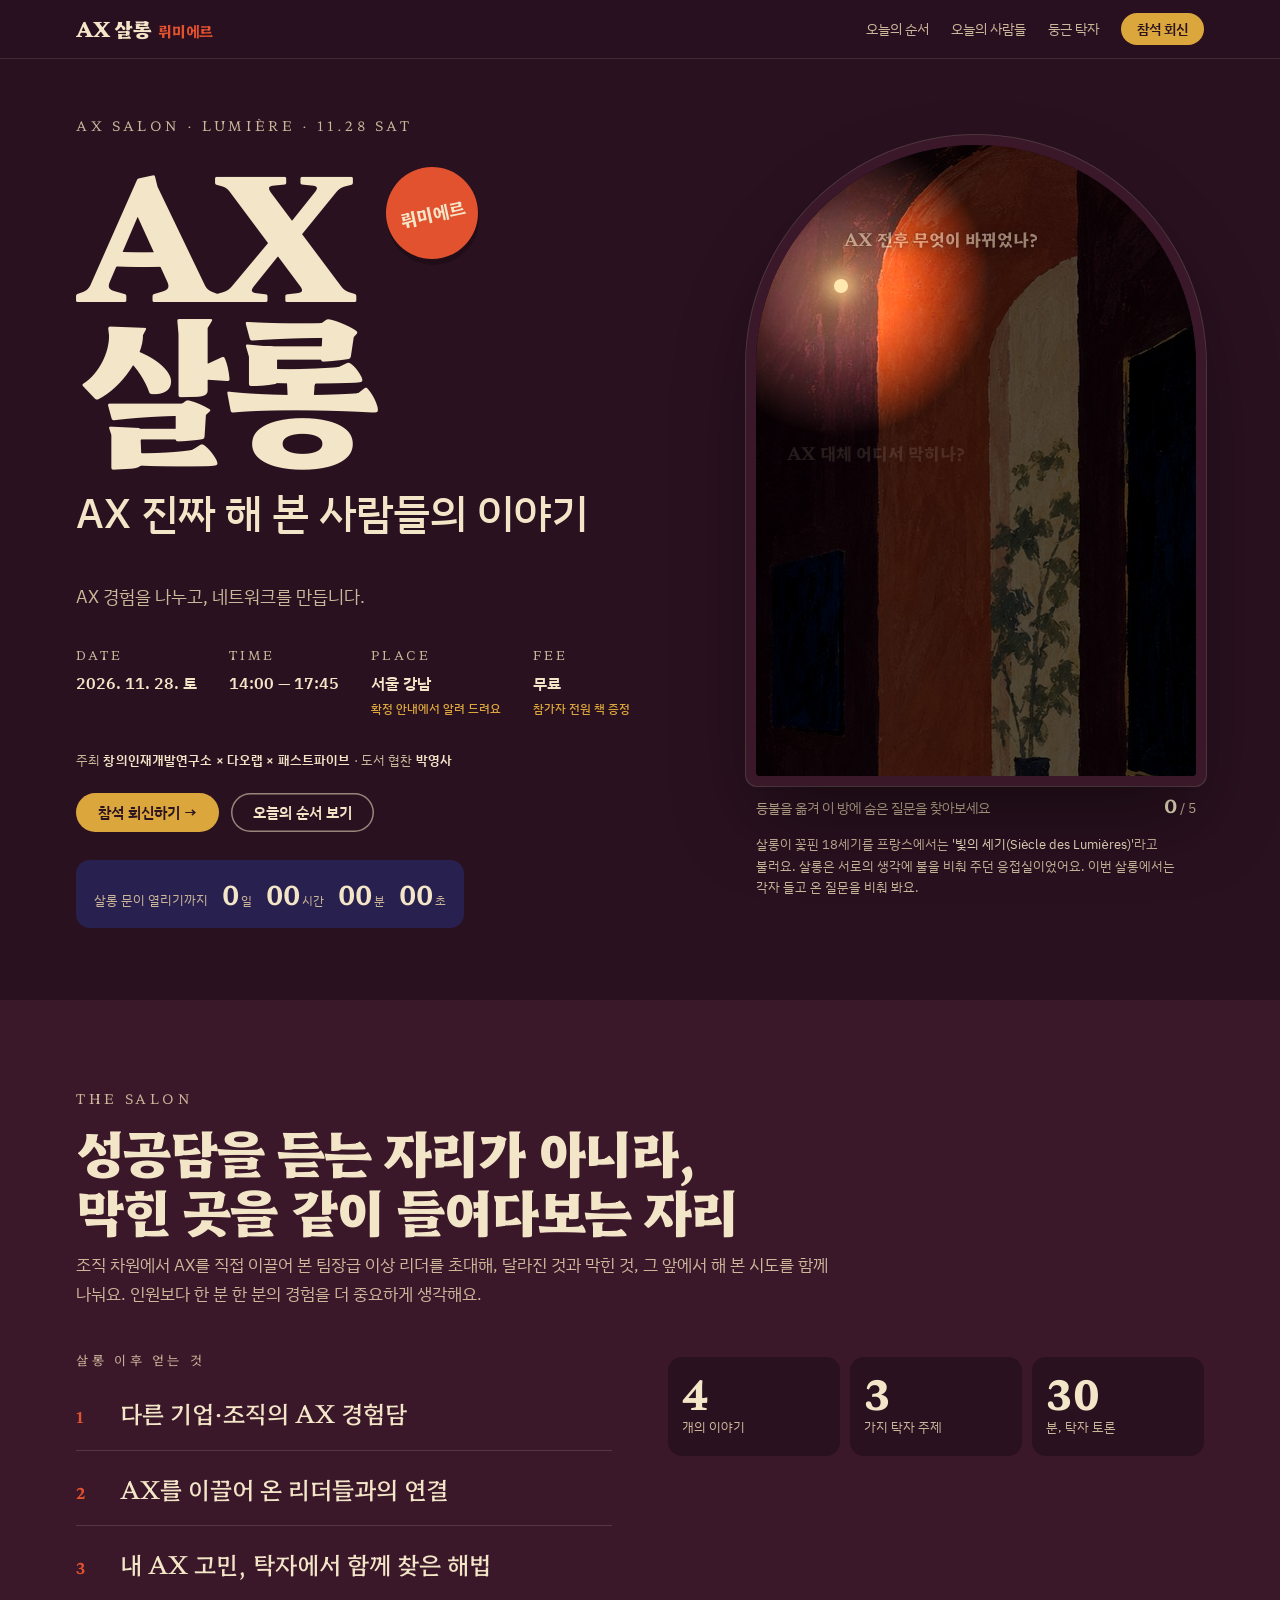
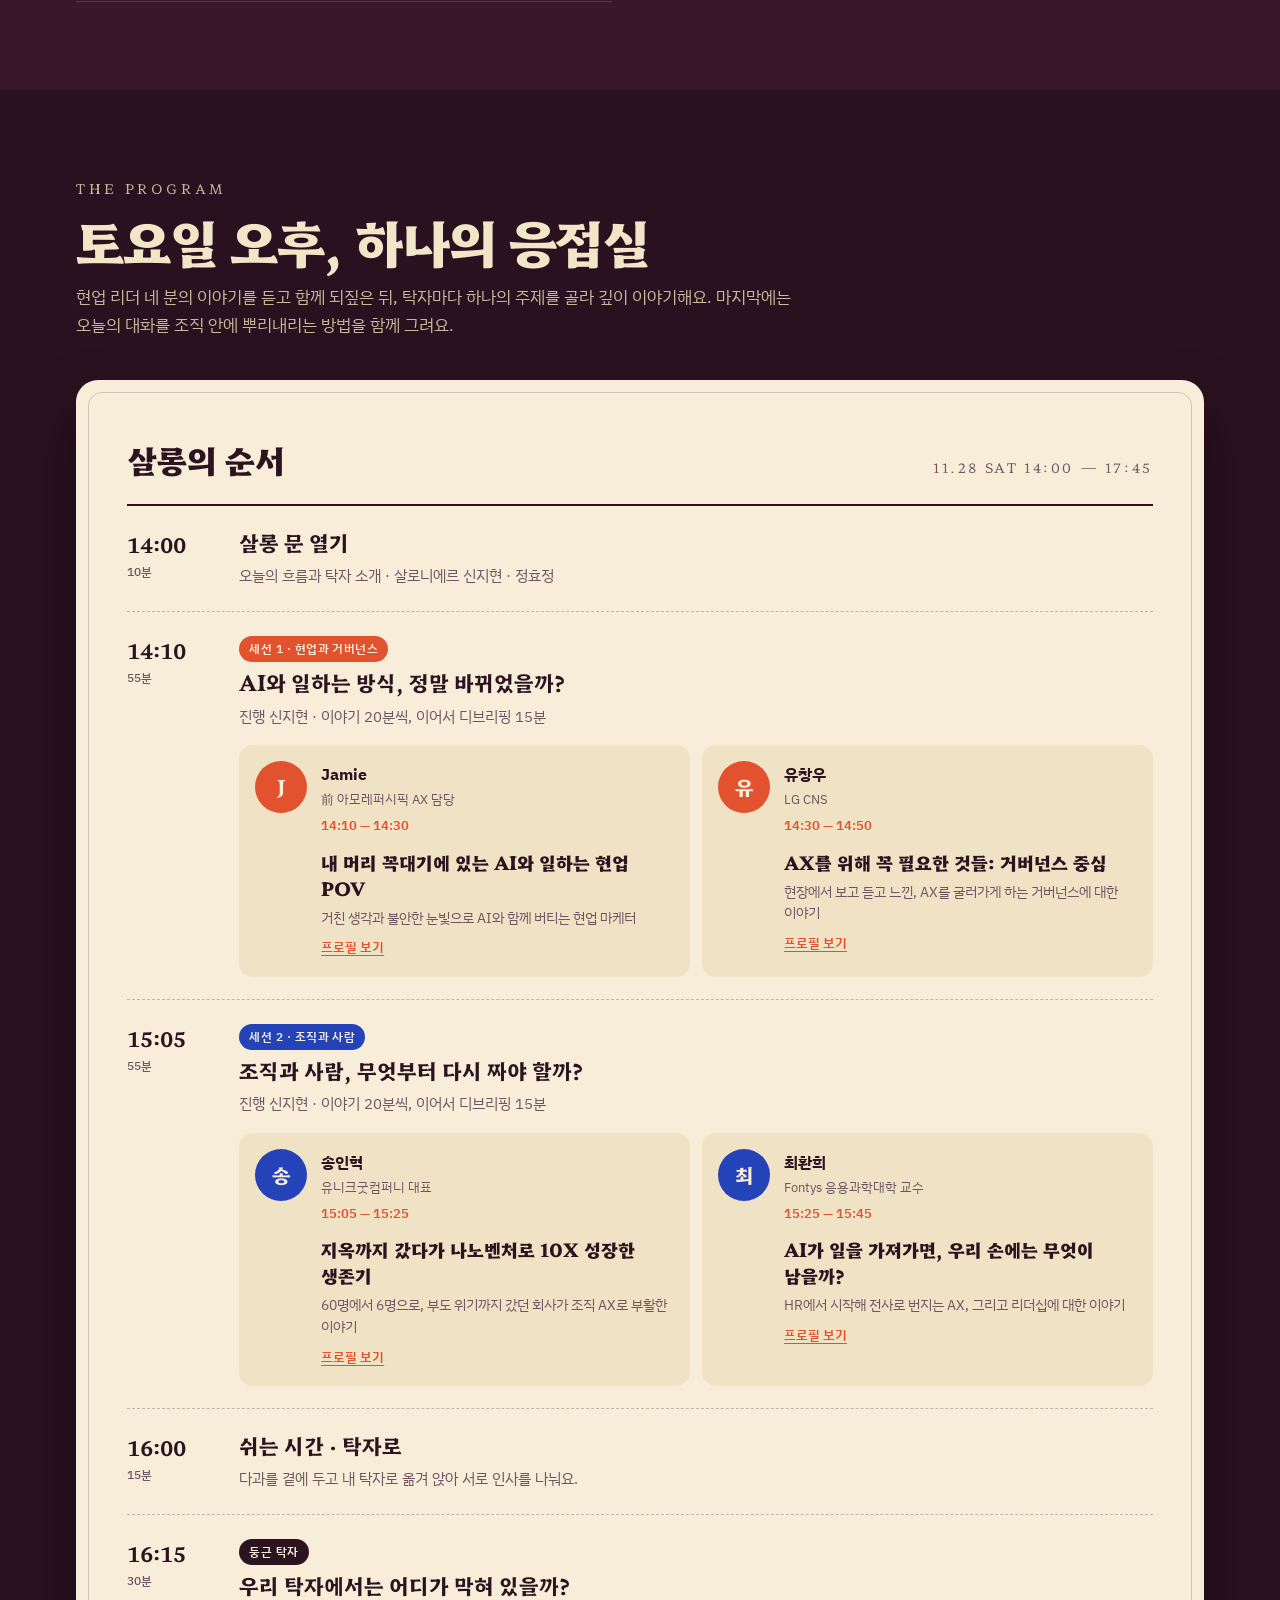
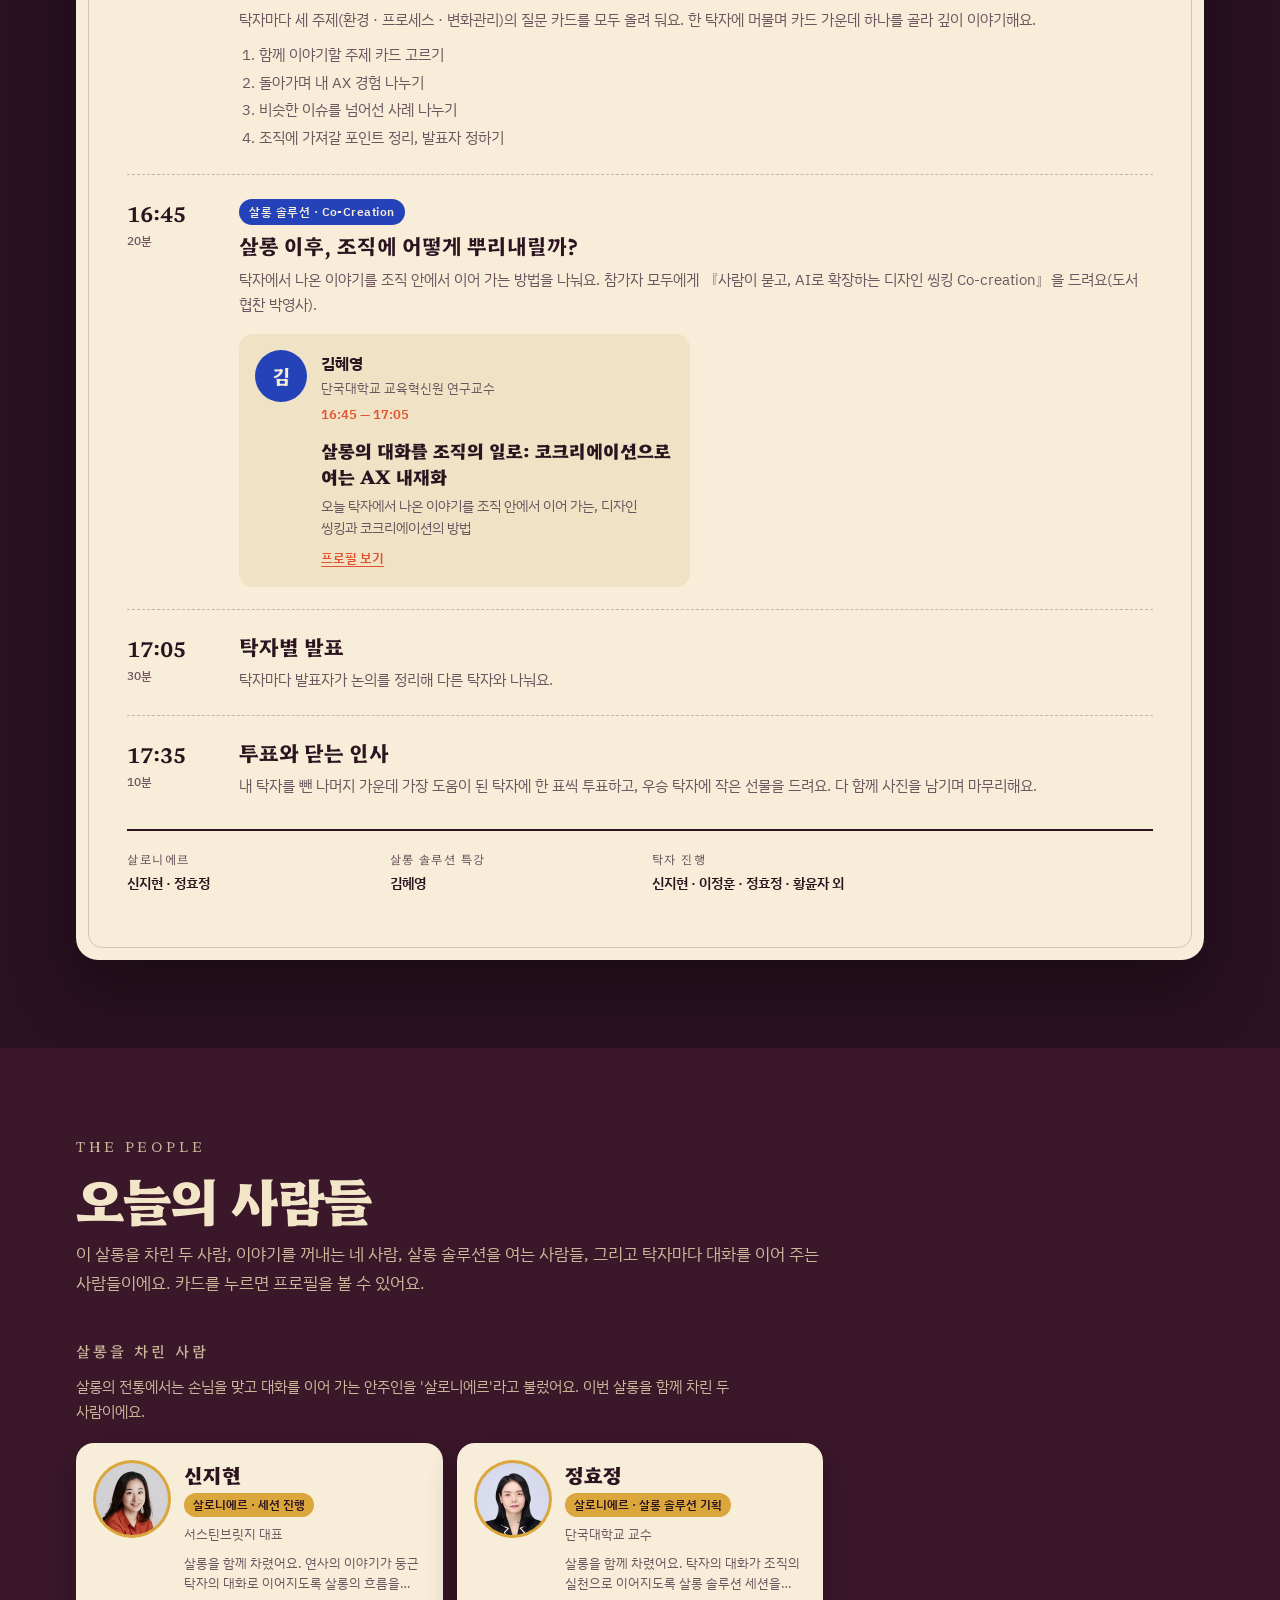
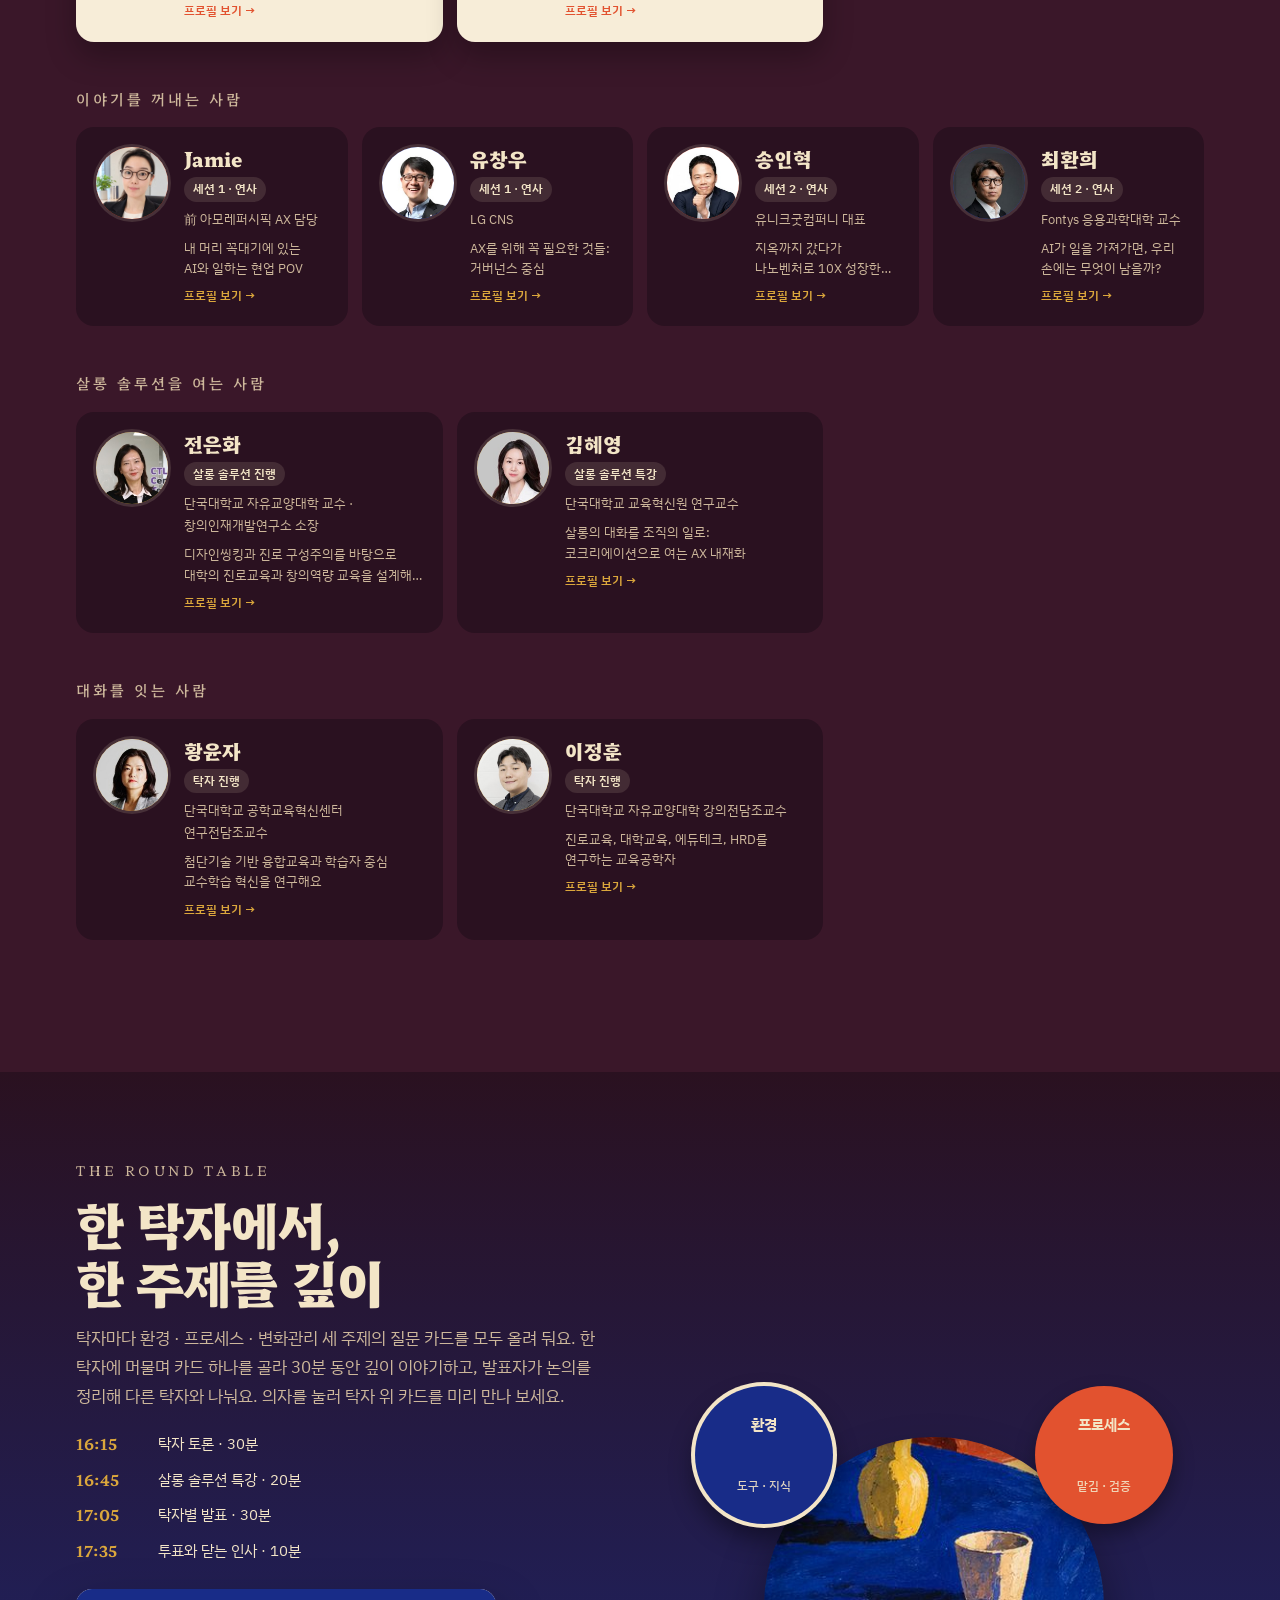
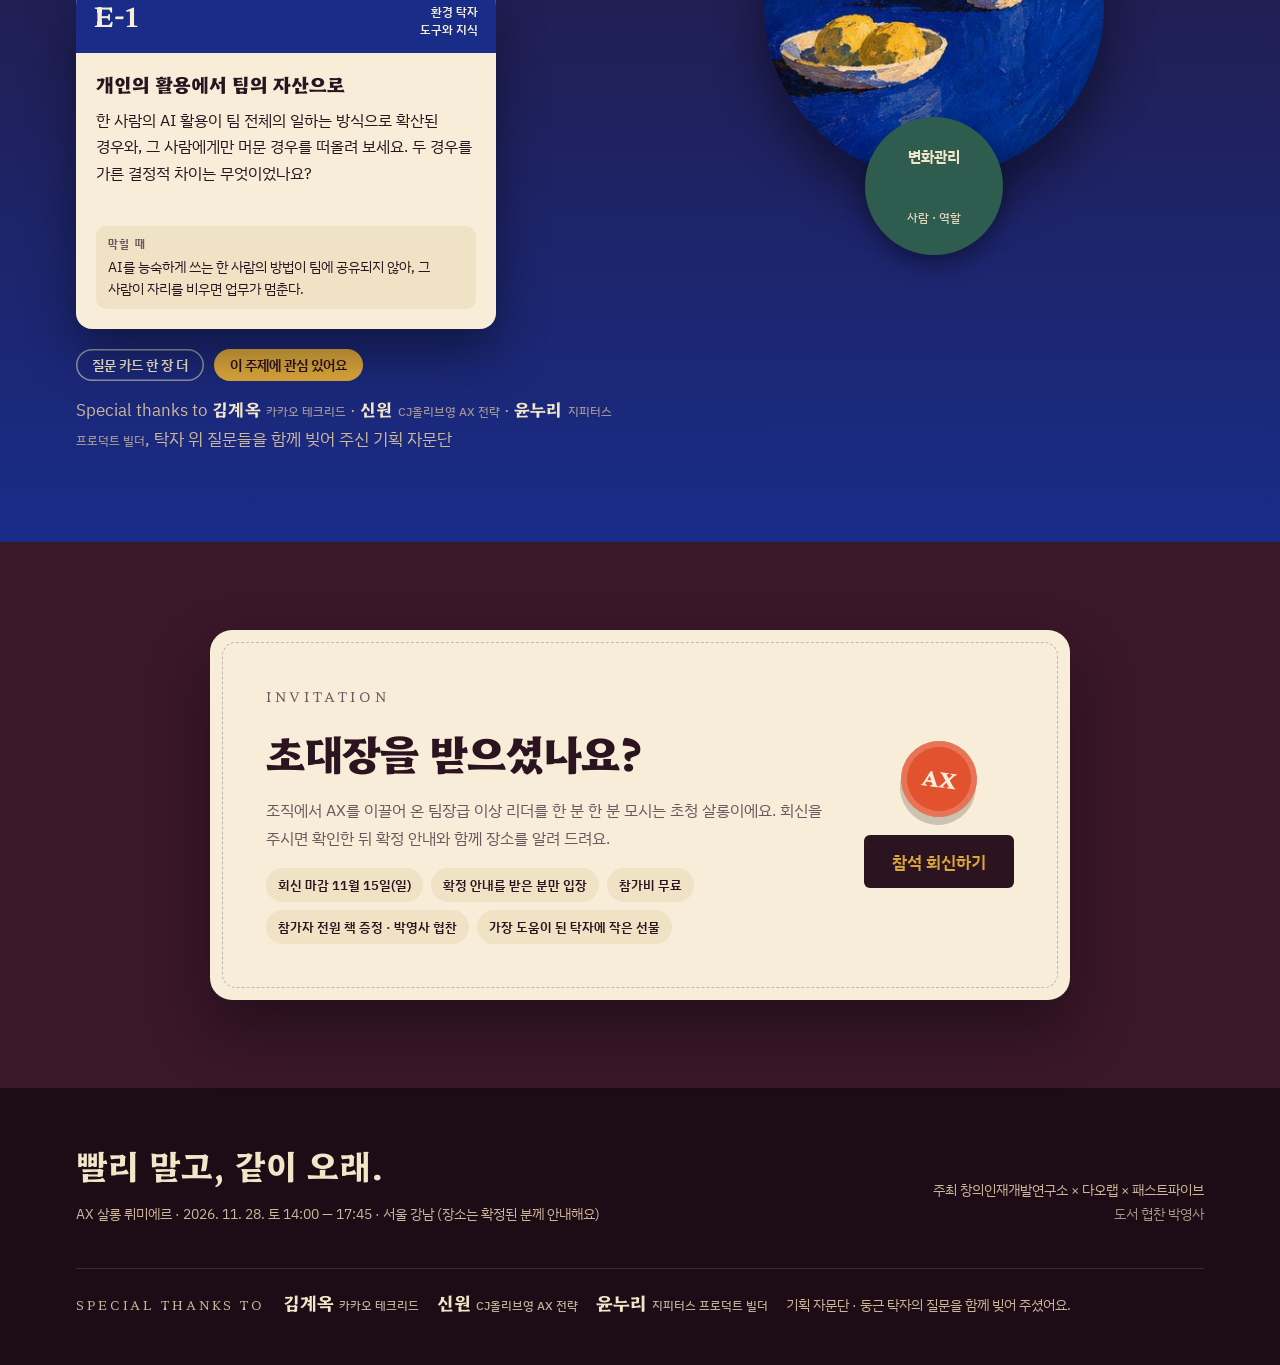
==== commit ef192e9a: "프로필 수정" ====
--- a/index.html
+++ b/index.html
@@ -572,7 +572,7 @@
               <div class="guest">
                 <div class="mono" aria-hidden="true">김</div>
                 <div>
-                  <div class="name">김혜영</div><div class="org">단국대학교 교수</div>
+                  <div class="name">김혜영</div><div class="org">단국대학교 교육혁신원 연구교수</div>
                   <div class="gtime">16:45 — 17:05</div>
                   <div class="talk">살롱의 대화를 조직의 일로: 코크리에이션으로 여는 AX 내재화</div>
                   <div class="story">오늘 탁자에서 나온 이야기를 조직 안에서 이어 가는, 디자인 씽킹과 코크리에이션의 방법</div>
@@ -894,19 +894,21 @@
     choi: { name: '최환희', role: '세션 2 · 연사', org: 'Fontys 응용과학대학 교수', c: 'var(--table)', photo: 'assets/people/choi.jpg',
             talk: ['AI가 일을 가져가면, 우리 손에는 무엇이 남을까?', 'HR에서 시작해 전사로 번지는 AX, 그리고 리더십에 대한 이야기'],
             bio: ['Fontys 응용과학대학 국제경영 전공에서 인적자원관리(HRM)와 비즈니스 리서치를 가르쳐요', "Fontys '올해의 교수' 후보에 2년 연속 이름을 올렸어요", '글로벌 HR 현장의 AX 흐름을 국내 기업 워크숍으로 전하고 있어요'] },
-    kim:  { name: '김혜영', role: '살롱 솔루션 특강', org: '단국대학교 교수', c: 'var(--ochre)', photo: 'assets/people/kim.jpg',
-            talk: ['살롱의 대화를 조직의 일로: 코크리에이션으로 여는 AX 내재화', '오늘 탁자에서 나온 이야기를 조직 안에서 이어 가는, 디자인 씽킹과 코크리에이션의 방법'], bio: ['『사람이 묻고, AI로 확장하는 디자인 씽킹 Co-creation』 공저자'] },
+    kim:  { name: '김혜영', role: '살롱 솔루션 특강', org: '단국대학교 교육혁신원 연구교수', c: 'var(--ochre)', photo: 'assets/people/kim.jpg',
+            talk: ['살롱의 대화를 조직의 일로: 코크리에이션으로 여는 AX 내재화', '오늘 탁자에서 나온 이야기를 조직 안에서 이어 가는, 디자인 씽킹과 코크리에이션의 방법'],
+            bio: ['단국대학교 교육혁신원에서 대학의 교수학습과 학생 지원을 연구해요', '사용자 페르소나처럼 디자인씽킹 도구로 사람의 필요에서 출발하는 지원 체계를 설계해 왔어요', '『사람이 묻고, AI로 확장하는 디자인 씽킹 Co-creation』 공저자'] },
     shin: { name: '신지현', role: '살로니에르 · 세션 진행', org: '서스틴브릿지 대표', c: 'var(--ochre)', photo: 'assets/people/shin.jpg',
             host: ['Salonnière', '살롱을 함께 차렸어요. 연사의 이야기가 둥근 탁자의 대화로 이어지도록 살롱의 흐름을 설계하고 이끌어요.', ['세션 진행', '탁자 진행']],
             bio: ['미래의 일과 조직을 연구하고 실험하는 비영리 커뮤니티 다오랩에서 AX 살롱을 기획해요', 'IBM에서 CSR과 연사 프로그램을 맡아 사람과 이야기를 이어 왔어요'] },
     jung: { name: '정효정', role: '살로니에르 · 살롱 솔루션 기획', org: '단국대학교 교수', c: 'var(--ochre)', photo: 'assets/people/jung.jpg',
             host: ['Salonnière', '살롱을 함께 차렸어요. 탁자의 대화가 조직의 실천으로 이어지도록 살롱 솔루션 세션을 기획했어요.', ['살롱 솔루션 기획', '탁자 진행', '공저자']],
             bio: ['교육혁신원 교수학습개발센터장으로 대학의 AX 대응과 교원·학생의 JX를 지원해요', '창의인재개발연구소에서 인재양성의 미래 아젠다를 제안하고 사람을 연결해요', '바이오헬스·글로벌K-컬처 융합전공을 운영해요', '『사람이 묻고, AI로 확장하는 디자인 씽킹 Co-creation』 공저자'] },
-    jeon: { name: '전은화', role: '살롱 솔루션 진행', org: '창의인재개발연구소 소장 · 단국대학교 교수', c: 'var(--ochre)', photo: 'assets/people/jeon.jpg', bio: ['『사람이 묻고, AI로 확장하는 디자인 씽킹 Co-creation』 공저자'] },
+    jeon: { name: '전은화', role: '살롱 솔루션 진행', org: '단국대학교 자유교양대학 교수 · 창의인재개발연구소 소장', c: 'var(--ochre)', photo: 'assets/people/jeon.jpg',
+            bio: ['디자인씽킹과 진로 구성주의를 바탕으로 대학의 진로교육과 창의역량 교육을 설계해 왔어요', '메타버스·에듀테크 학습환경과 AI를 활용한 교수설계를 연구하고 가르쳐요', '「라이프디자인씽킹」, 「PBL로 배우는 SDGs」, 「AI 활용을 위한 교수설계」 등을 맡고 있어요', '『사람이 묻고, AI로 확장하는 디자인 씽킹 Co-creation』 공저자'] },
     hwang:{ name: '황윤자', role: '탁자 진행', org: '단국대학교 공학교육혁신센터 연구전담조교수', c: 'var(--ochre)', photo: 'assets/people/hwang.jpg',
-            bio: ['첨단기술 기반 융합교육과 학습자 중심 교수학습 혁신을 연구해요', '디자인씽킹·리빙랩·PBL과 캡스톤디자인으로 공학, 바이오헬스, 지능형 로봇, 인문사회를 잇는 수업을 설계해요', 'SDGs와 HCI·유니버설 디자인을 바탕으로 사회적 가치를 지향하는 융합인재를 길러요', '한양대학교 교육공학 박사'] },
+            bio: ['첨단기술 기반 융합교육과 학습자 중심 교수학습 혁신을 연구해요', '디자인씽킹·리빙랩·PBL과 캡스톤디자인으로 공학, 바이오헬스, 지능형 로봇, 인문사회를 잇는 수업을 설계해요', 'SDGs와 HCI·유니버설 디자인을 바탕으로 사회적 가치를 지향하는 융합인재를 길러요'] },
     lee:  { name: '이정훈', role: '탁자 진행', org: '단국대학교 자유교양대학 강의전담조교수', c: 'var(--ochre)', photo: 'assets/people/lee.jpg',
-            bio: ['진로교육, 대학교육, 에듀테크, HRD를 연구하는 교육공학자', '「교육과 인공지능」, 「디자인씽킹을 통한 사회공감」, 「PBL로 배우는 SDGs」처럼 문제를 풀며 성장하는 수업을 맡고 있어요', 'GPT 기반 진로교육과정 설계 시스템 등 AI와 교육을 잇는 연구를 해 왔어요', '한양대학교 교육공학 박사'] }
+            bio: ['진로교육, 대학교육, 에듀테크, HRD를 연구하는 교육공학자', '「교육과 인공지능」, 「디자인씽킹을 통한 사회공감」, 「PBL로 배우는 SDGs」처럼 문제를 풀며 성장하는 수업을 맡고 있어요', 'GPT 기반 진로교육과정 설계 시스템 등 AI와 교육을 잇는 연구를 해 왔어요'] }
   };
   const photoHTML = p => p.photo ? `<img src="${p.photo}" alt="${esc(p.name)} 사진">` : esc(p.name.slice(0, 1));
   function cardHTML(id) {
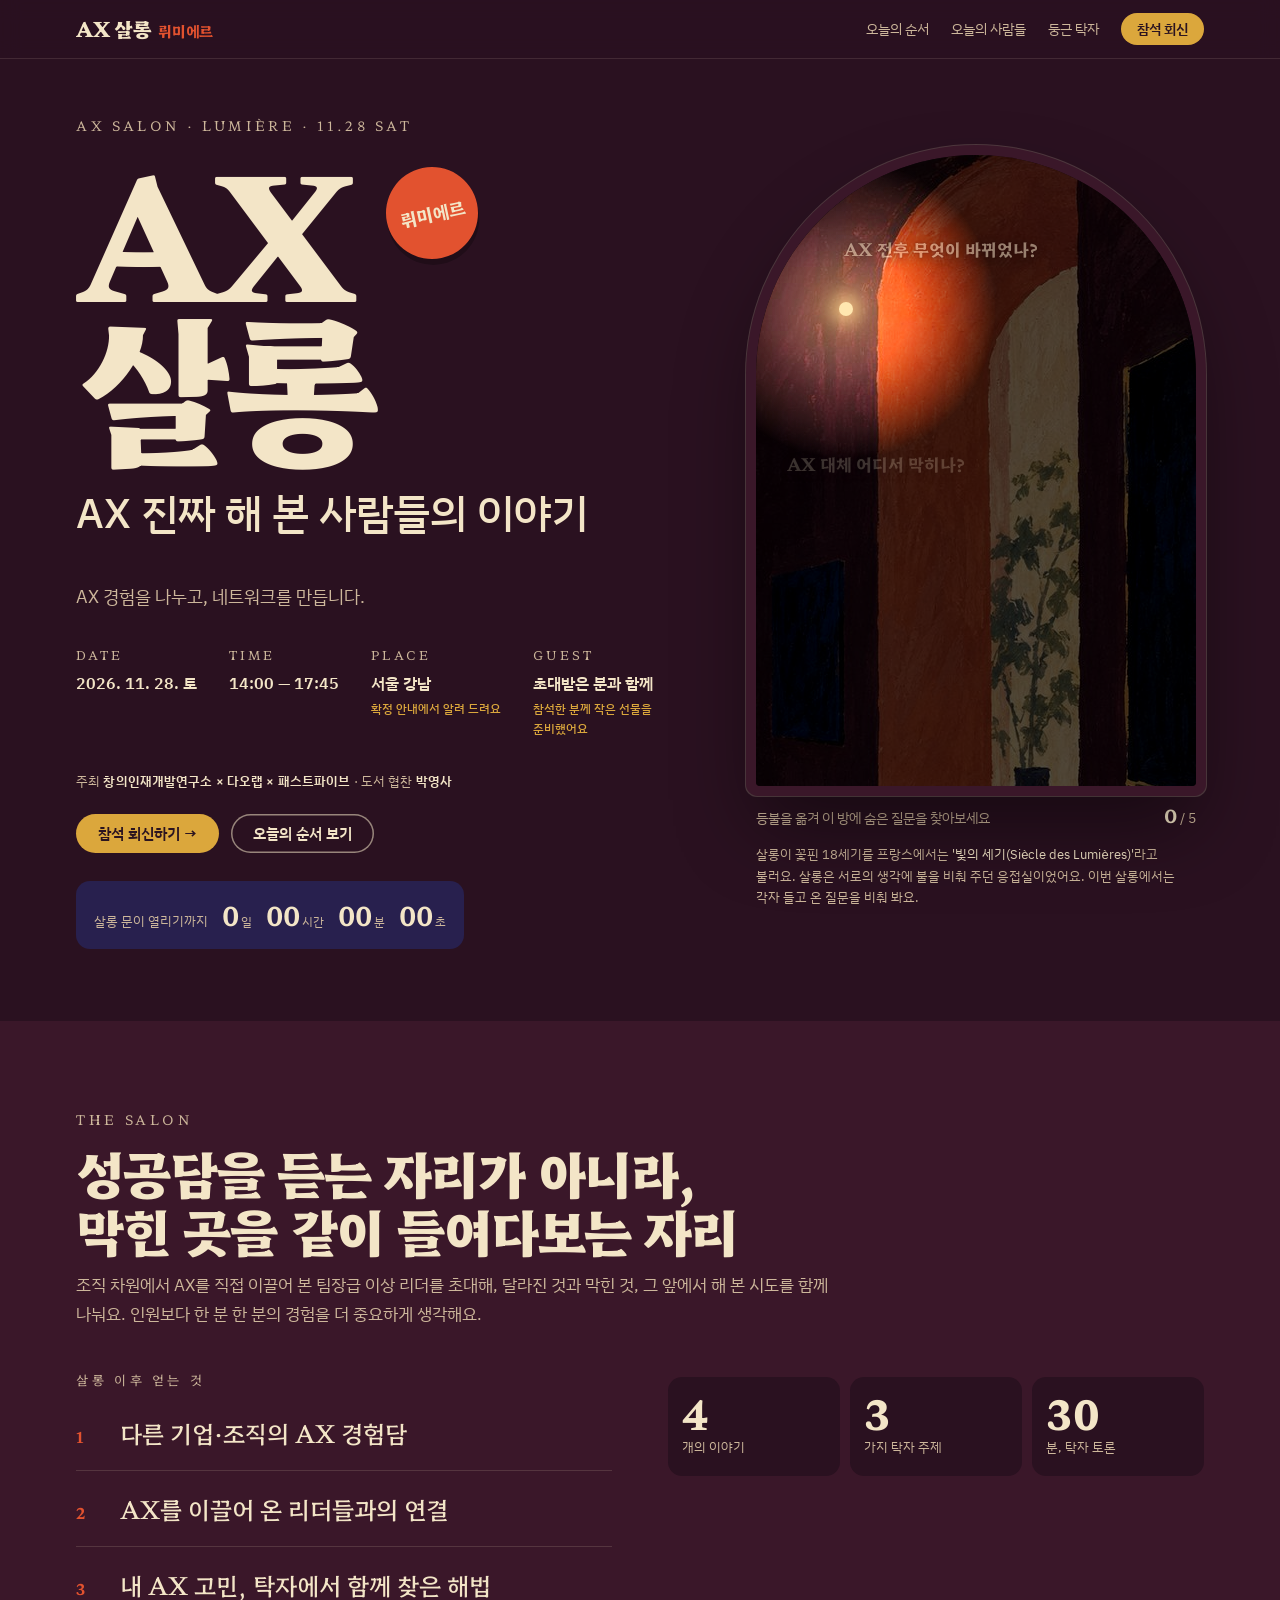
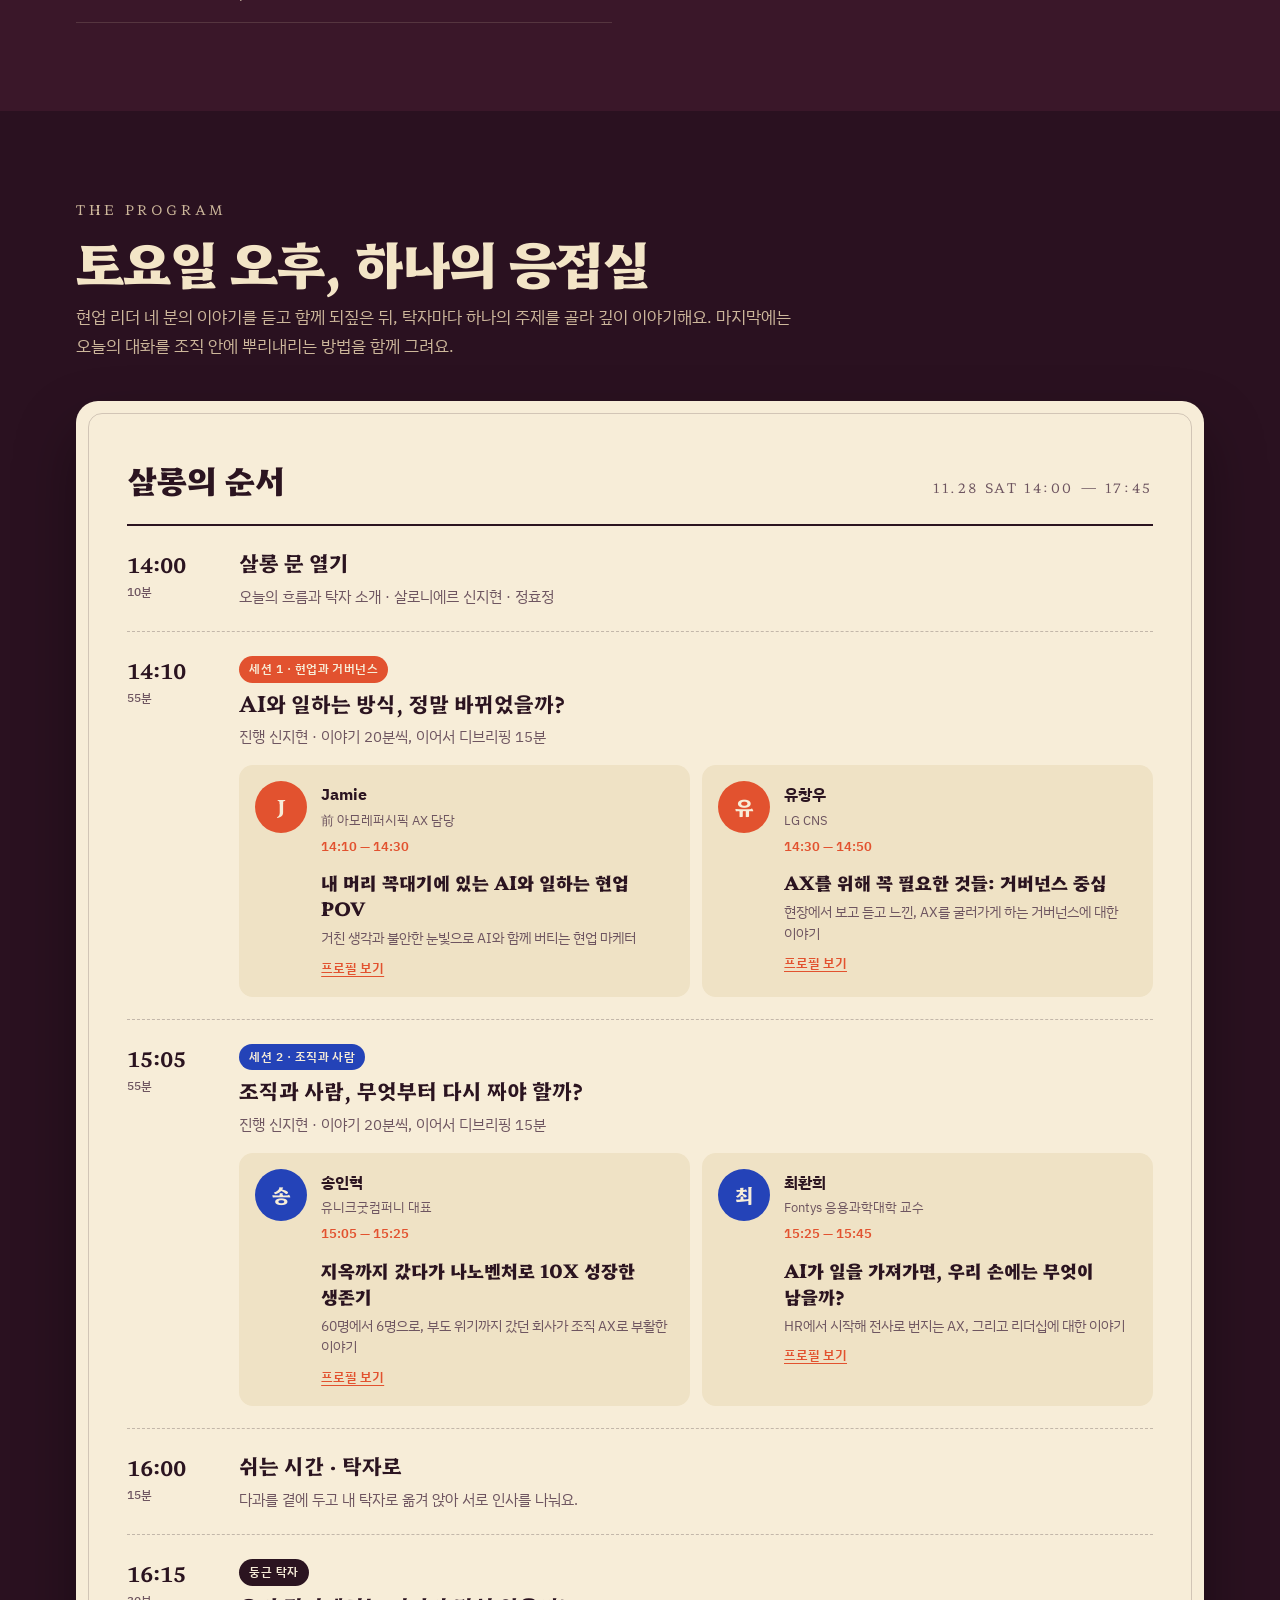
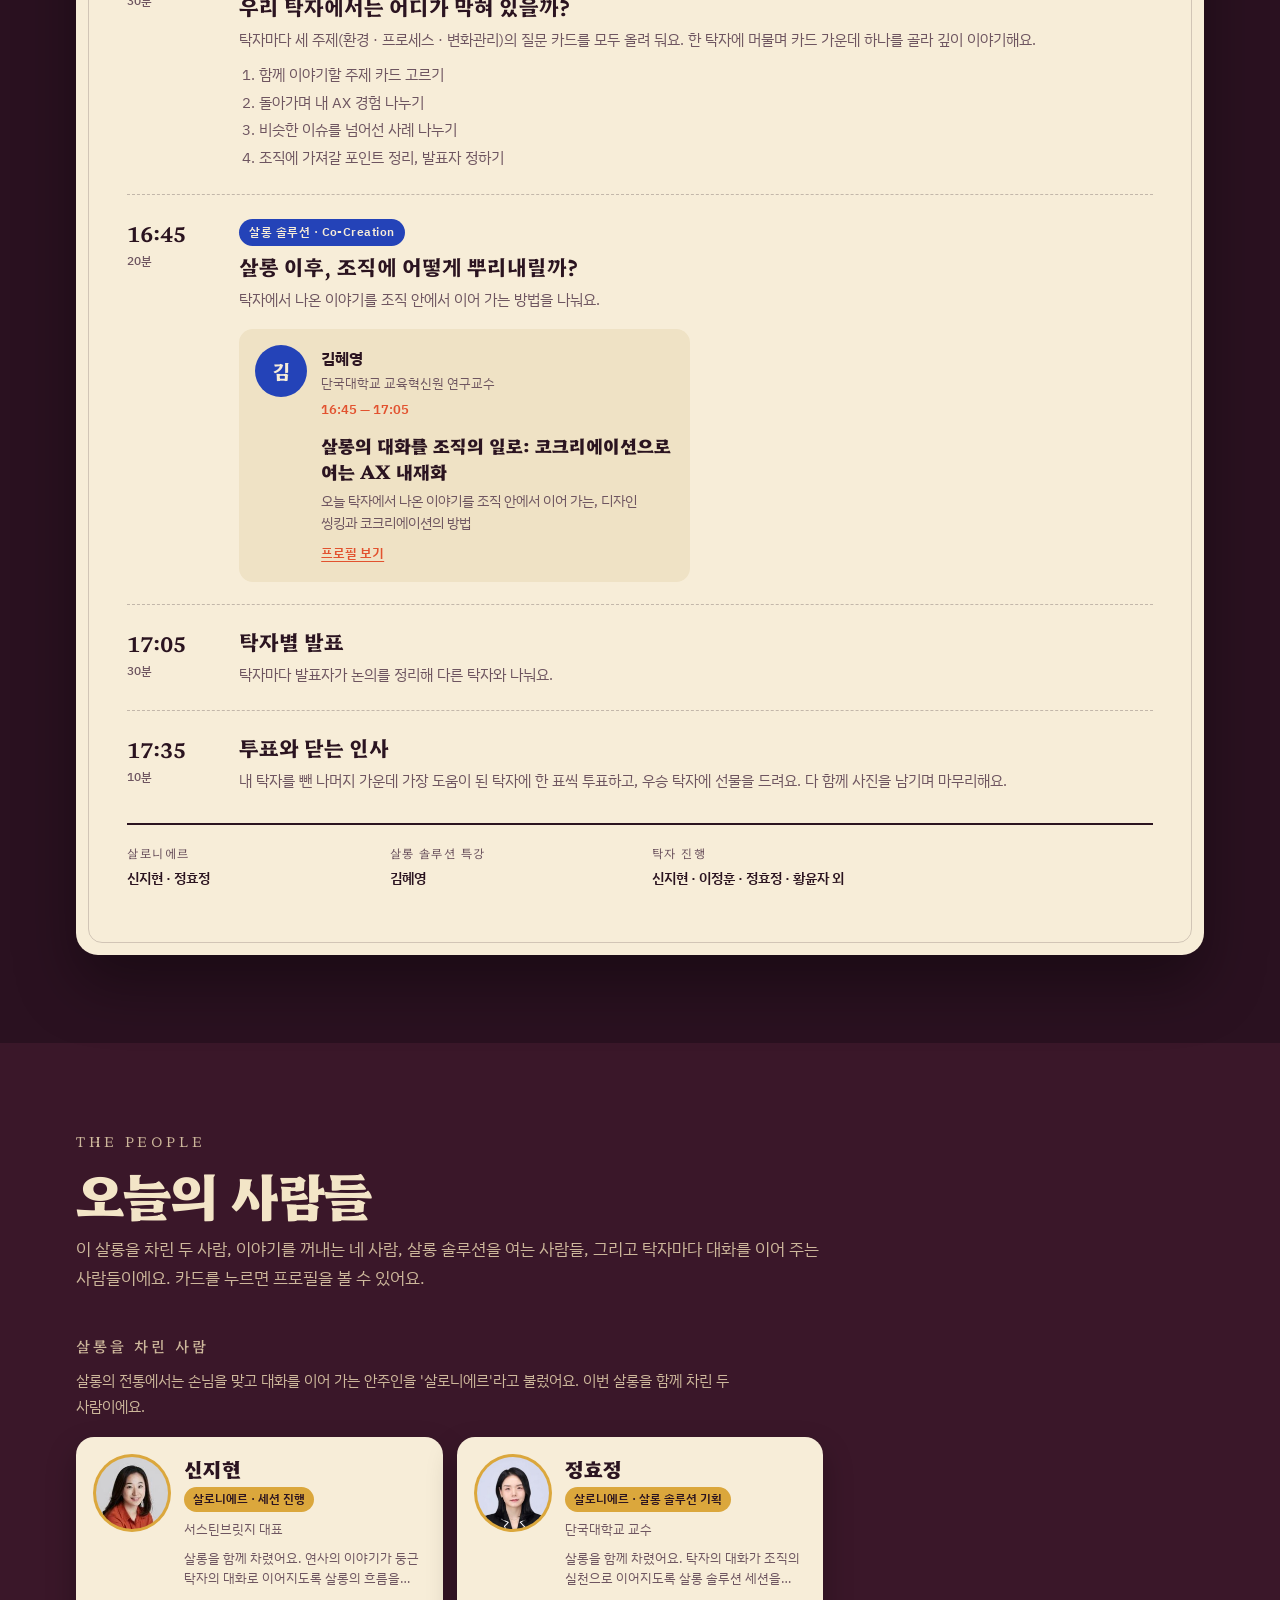
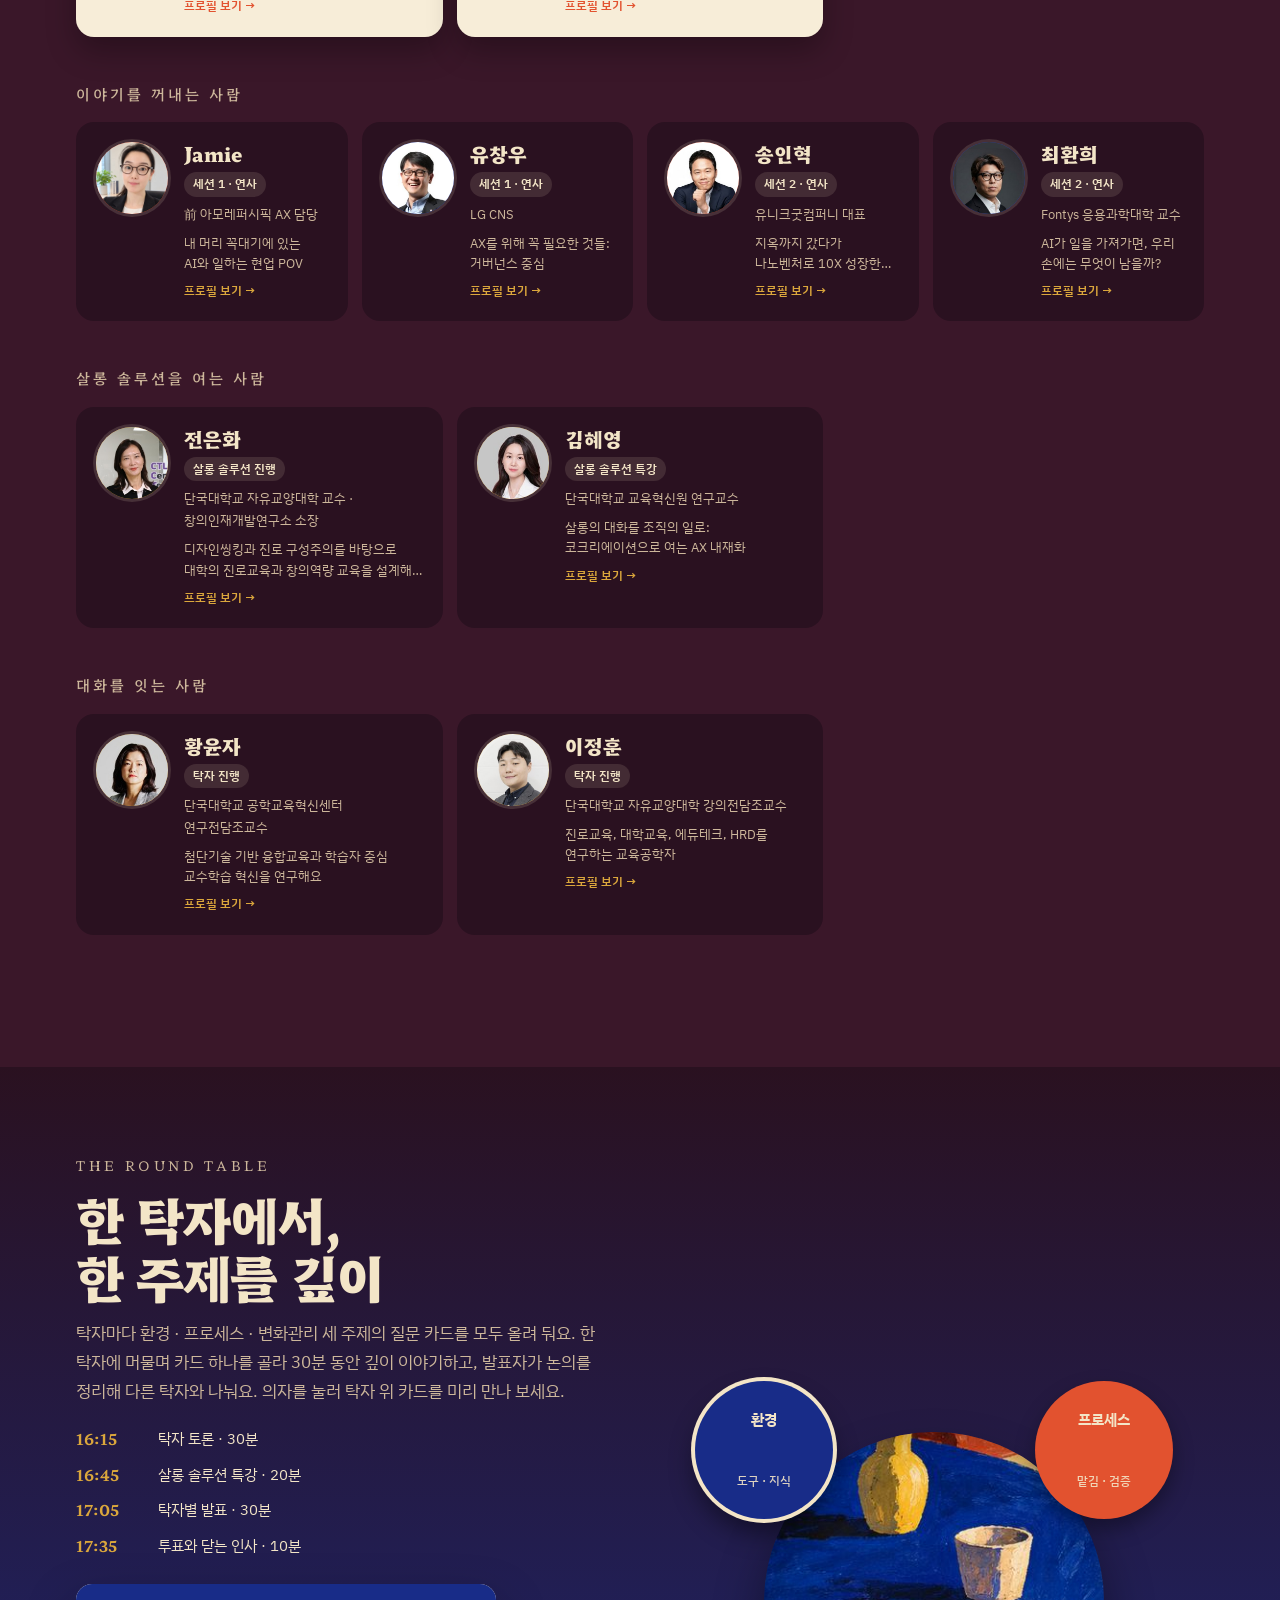
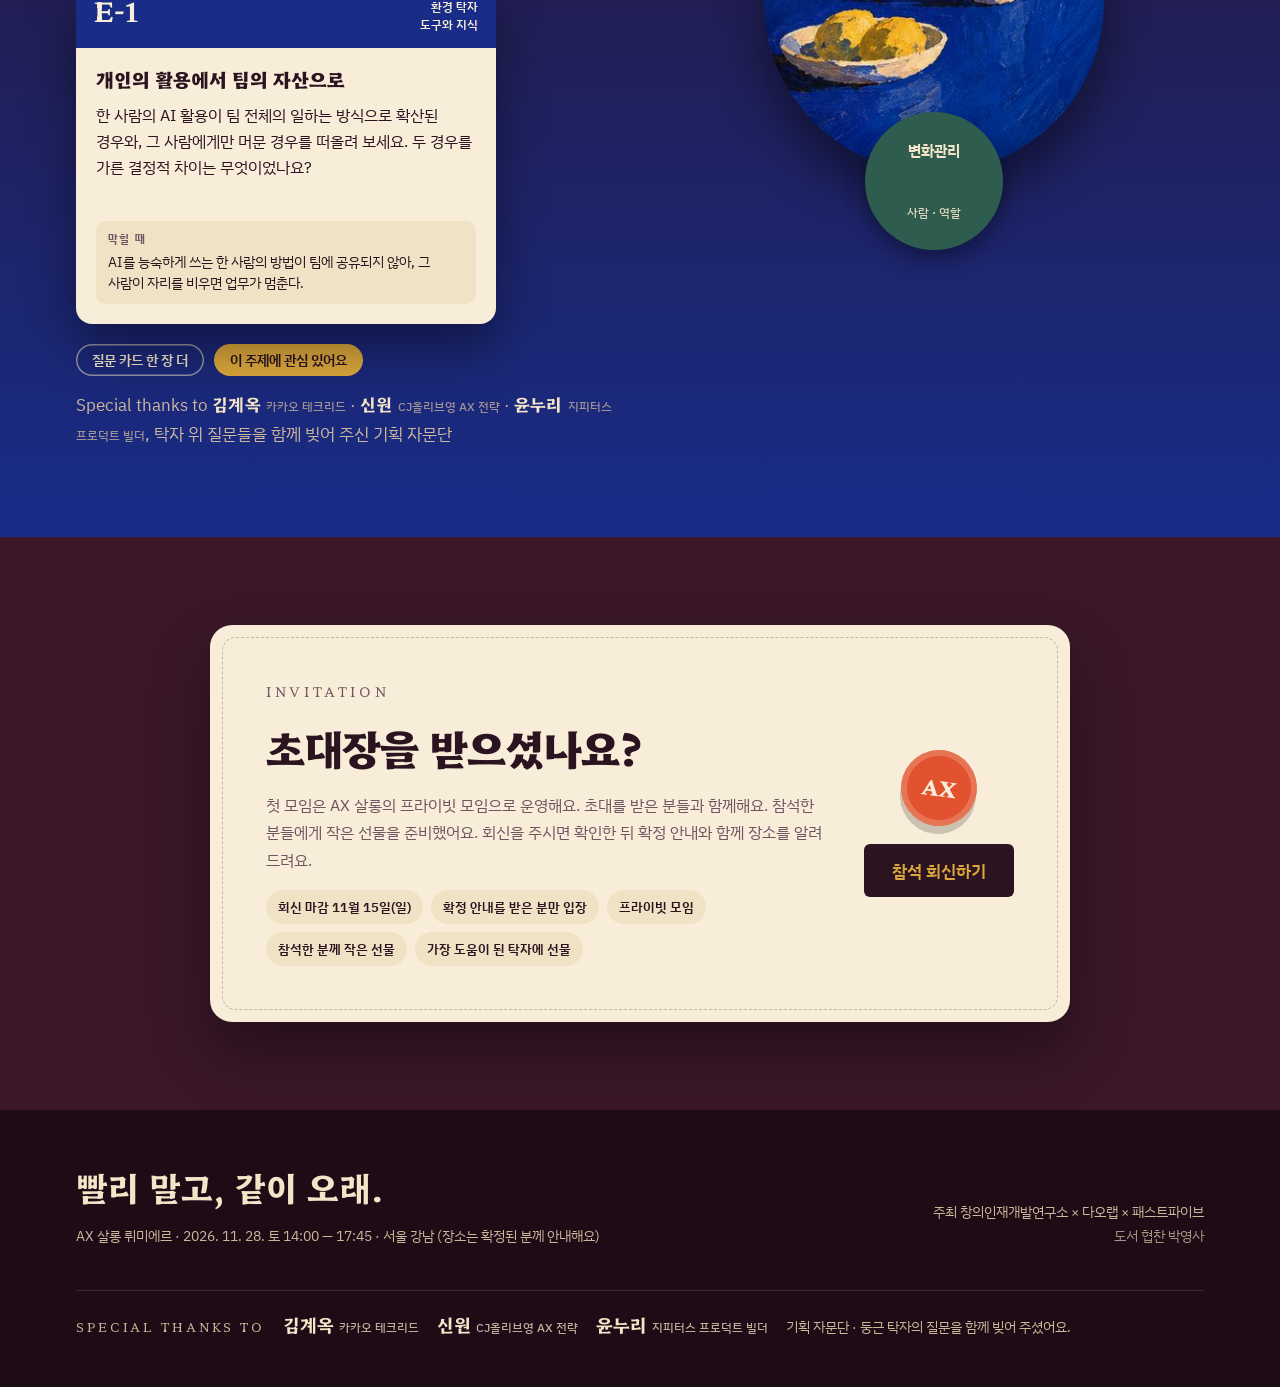
==== commit fe8a6e49: "FEE 수정" ====
--- a/index.html
+++ b/index.html
@@ -4,7 +4,7 @@
 <meta charset="utf-8">
 <meta name="viewport" content="width=device-width, initial-scale=1, viewport-fit=cover">
 <title>AX 살롱 뤼미에르 · AX 진짜 해 본 사람들의 이야기</title>
-<meta name="description" content="11월 28일(토) 14:00–17:45, 서울 강남. 조직에서 AX를 이끌어 본 팀장급 이상 리더를 모시는 초청 살롱. 네 개의 이야기, 탁자 토론, 살롱 솔루션 특강. 참가비 무료(참가자 전원 책 증정).">
+<meta name="description" content="11월 28일(토) 14:00–17:45, 서울 강남. 조직에서 AX를 이끌어 본 팀장급 이상 리더를 모시는 초청 살롱. 네 개의 이야기, 탁자 토론, 살롱 솔루션 특강. 초대받은 분들과 함께하는 프라이빗 모임.">
 <meta name="theme-color" content="#2A1120">
 <link rel="icon" href="favicon.svg" type="image/svg+xml">
 <link rel="canonical" href="https://ax-salon-deep.vercel.app/">
@@ -12,7 +12,7 @@
 <meta property="og:locale" content="ko_KR">
 <meta property="og:site_name" content="AX 살롱">
 <meta property="og:title" content="AX 살롱 뤼미에르 · AX 진짜 해 본 사람들의 이야기">
-<meta property="og:description" content="11월 28일(토) 14:00–17:45, 서울 강남. 조직에서 AX를 이끌어 본 팀장급 이상 리더를 모시는 초청 살롱. 네 개의 이야기, 탁자 토론, 살롱 솔루션 특강. 참가비 무료(참가자 전원 책 증정).">
+<meta property="og:description" content="11월 28일(토) 14:00–17:45, 서울 강남. 조직에서 AX를 이끌어 본 팀장급 이상 리더를 모시는 초청 살롱. 네 개의 이야기, 탁자 토론, 살롱 솔루션 특강. 초대받은 분들과 함께하는 프라이빗 모임.">
 <meta property="og:url" content="https://ax-salon-deep.vercel.app/">
 <meta property="og:image" content="https://ax-salon-deep.vercel.app/og.jpg">
 <meta property="og:image:width" content="1200">
@@ -401,7 +401,7 @@
           <div><dt>DATE</dt><dd>2026. 11. 28. 토</dd></div>
           <div><dt>TIME</dt><dd>14:00 — 17:45</dd></div>
           <div><dt>PLACE</dt><dd>서울 강남<small>확정 안내에서 알려 드려요</small></dd></div>
-          <div><dt>FEE</dt><dd>무료<small>참가자 전원 책 증정</small></dd></div>
+          <div><dt>GUEST</dt><dd>초대받은 분과 함께<small>참석한 분께 작은 선물을 준비했어요</small></dd></div>
         </dl>
         <p class="hosted"><span class="nw">주최 <b>창의인재개발연구소 × 다오랩 × 패스트파이브</b></span> · <span class="nw">도서 협찬 <b>박영사</b></span></p>
         <div class="cta-row">
@@ -567,7 +567,7 @@
           <div>
             <span class="tag">살롱 솔루션 · Co-Creation</span>
             <h4>살롱 이후, 조직에 어떻게 뿌리내릴까?</h4>
-            <p>탁자에서 나온 이야기를 조직 안에서 이어 가는 방법을 나눠요. 참가자 모두에게 『사람이 묻고, AI로 확장하는 디자인 씽킹 Co-creation』을 드려요(도서 협찬 박영사).</p>
+            <p>탁자에서 나온 이야기를 조직 안에서 이어 가는 방법을 나눠요.</p>
             <div class="guests">
               <div class="guest">
                 <div class="mono" aria-hidden="true">김</div>
@@ -590,7 +590,7 @@
 
         <div class="slot">
           <div class="time">17:35<small>10분</small></div>
-          <div><h4>투표와 닫는 인사</h4><p>내 탁자를 뺀 나머지 가운데 가장 도움이 된 탁자에 한 표씩 투표하고, 우승 탁자에 작은 선물을 드려요. 다 함께 사진을 남기며 마무리해요.</p></div>
+          <div><h4>투표와 닫는 인사</h4><p>내 탁자를 뺀 나머지 가운데 가장 도움이 된 탁자에 한 표씩 투표하고, 우승 탁자에 선물을 드려요. 다 함께 사진을 남기며 마무리해요.</p></div>
         </div>
 
         <dl class="hosts">
@@ -665,8 +665,8 @@
         <div>
           <div class="eyebrow" style="color:var(--ink-soft)">Invitation</div>
           <h2 id="invite-title" style="margin-top:8px">초대장을 받으셨나요?</h2>
-          <p>조직에서 AX를 이끌어 온 팀장급 이상 리더를 한 분 한 분 모시는 초청 살롱이에요. 회신을 주시면 확인한 뒤 확정 안내와 함께 장소를 알려 드려요.</p>
-          <div class="dates"><span>회신 마감 11월 15일(일)</span><span>확정 안내를 받은 분만 입장</span><span>참가비 무료</span><span>참가자 전원 책 증정 · 박영사 협찬</span><span>가장 도움이 된 탁자에 작은 선물</span></div>
+          <p>첫 모임은 AX 살롱의 프라이빗 모임으로 운영해요. 초대를 받은 분들과 함께해요. 참석한 분들에게 작은 선물을 준비했어요. 회신을 주시면 확인한 뒤 확정 안내와 함께 장소를 알려 드려요.</p>
+          <div class="dates"><span>회신 마감 11월 15일(일)</span><span>확정 안내를 받은 분만 입장</span><span>프라이빗 모임</span><span>참석한 분께 작은 선물</span><span>가장 도움이 된 탁자에 선물</span></div>
         </div>
         <div style="display:grid;gap:18px;justify-items:center">
           <div class="seal-sm" aria-hidden="true">AX</div>
@@ -696,7 +696,7 @@
     <button class="close" type="button" data-close aria-label="회신서 닫기">×</button>
     <div class="eyebrow" style="color:var(--ink-soft);margin-top:30px">RSVP</div>
     <h2 id="apply-title">참석 회신</h2>
-    <p class="lead">조직에서 AX를 이끌어 본 팀장급 이상 리더를 모시는 초청 행사예요. 참가비는 없고, 참가자 모두에게 『사람이 묻고, AI로 확장하는 디자인 씽킹 Co-creation』을 드려요(도서 협찬 박영사). 11월 28일(토) 오후 2시부터 5시 45분까지 서울 강남에서 만나요. 회신을 확인한 뒤 확정 안내와 장소를 메일로 보내 드리고, 확정 안내를 받은 분만 입장하실 수 있어요. 회신 마감은 11월 15일(일)이에요.</p>
+    <p class="lead">첫 모임은 AX 살롱의 프라이빗 모임으로, 조직에서 AX를 이끌어 본 팀장급 이상 리더 가운데 초대를 받은 분들과 함께해요. 참석한 분들에게 작은 선물을 준비했어요. 11월 28일(토) 오후 2시부터 5시 45분까지 서울 강남에서 만나요. 회신을 확인한 뒤 확정 안내와 장소를 메일로 보내 드리고, 확정 안내를 받은 분만 입장하실 수 있어요. 회신 마감은 11월 15일(일)이에요.</p>
     <p class="draftnote"><b>시안 안내</b> · 접수 창구를 연결하기 전 시안이에요. 지금은 제출하면 확인 화면까지만 보이고, 내용은 저장되지 않아요.</p>
 
     <div class="progress" id="progressbar" aria-hidden="true"><span id="prog-txt">0 / 8</span><div class="track"><div class="fill" id="prog"></div></div><span>필수 항목</span></div>
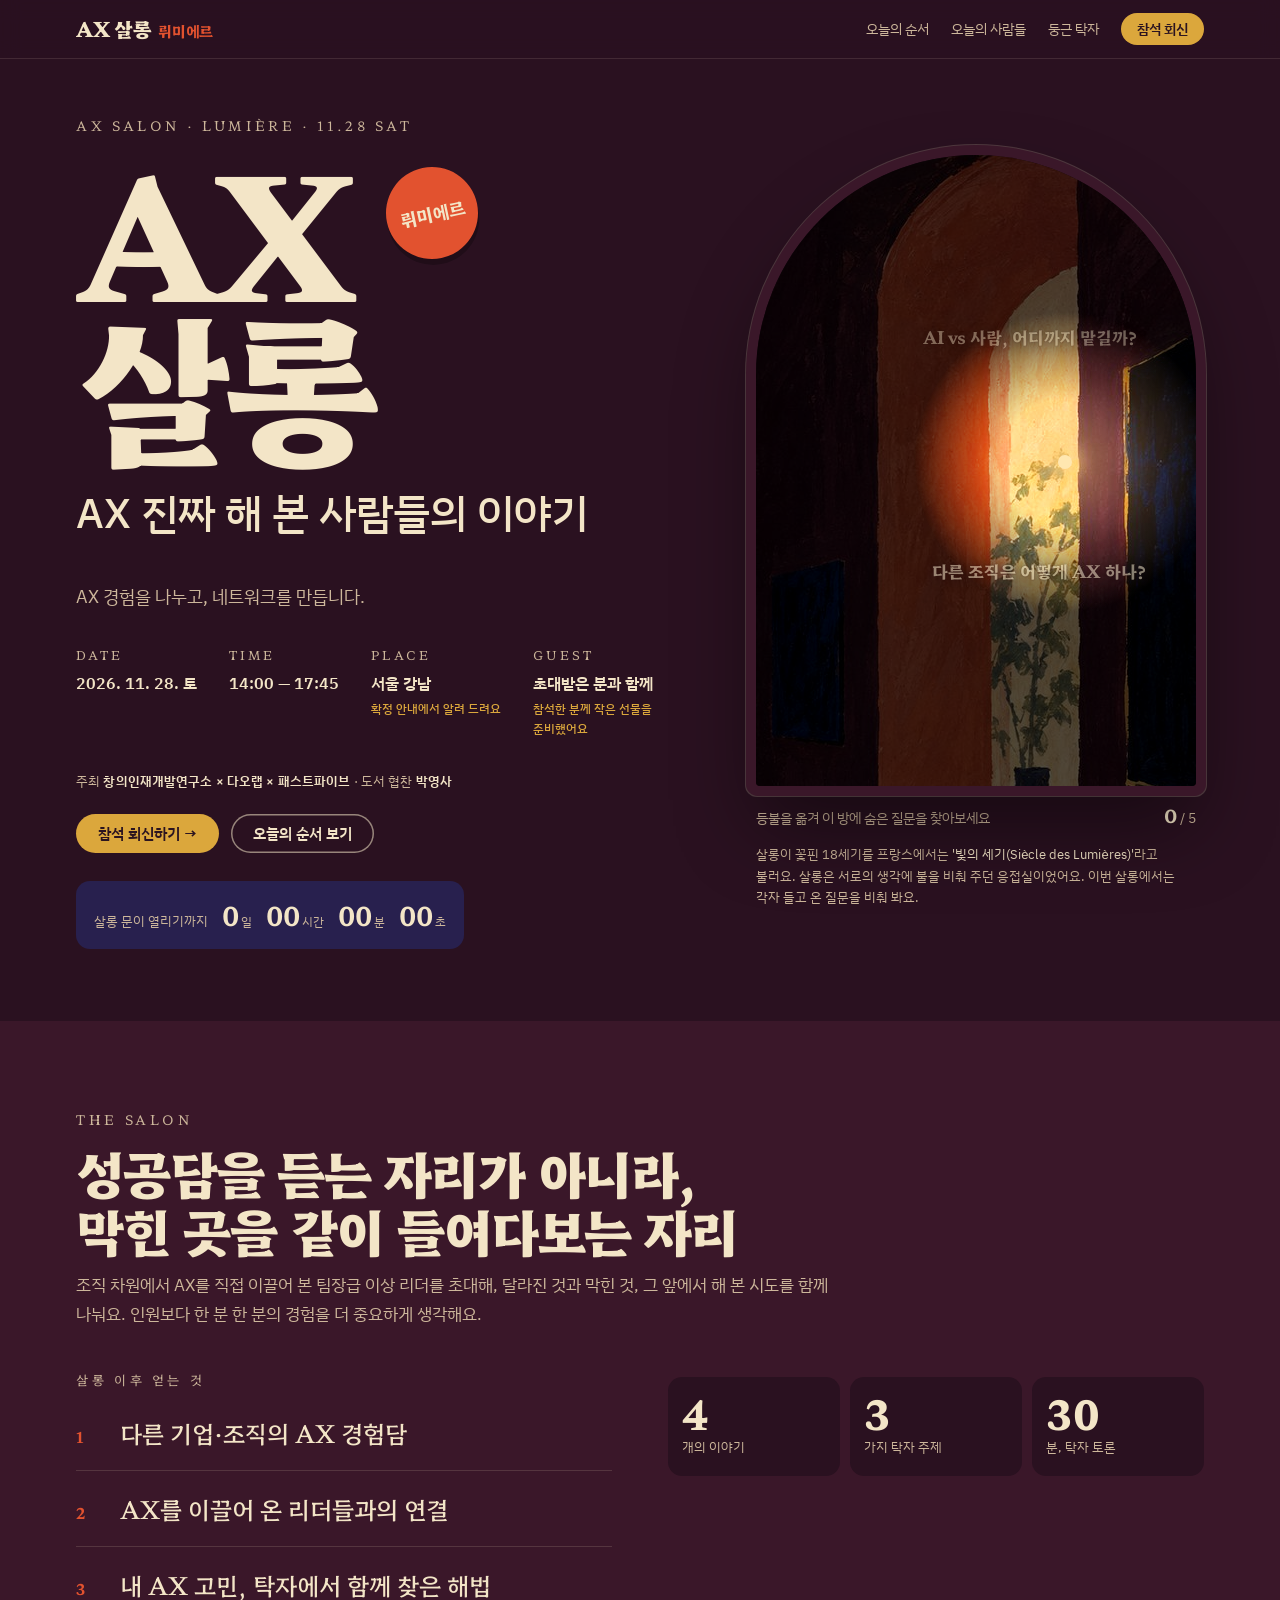
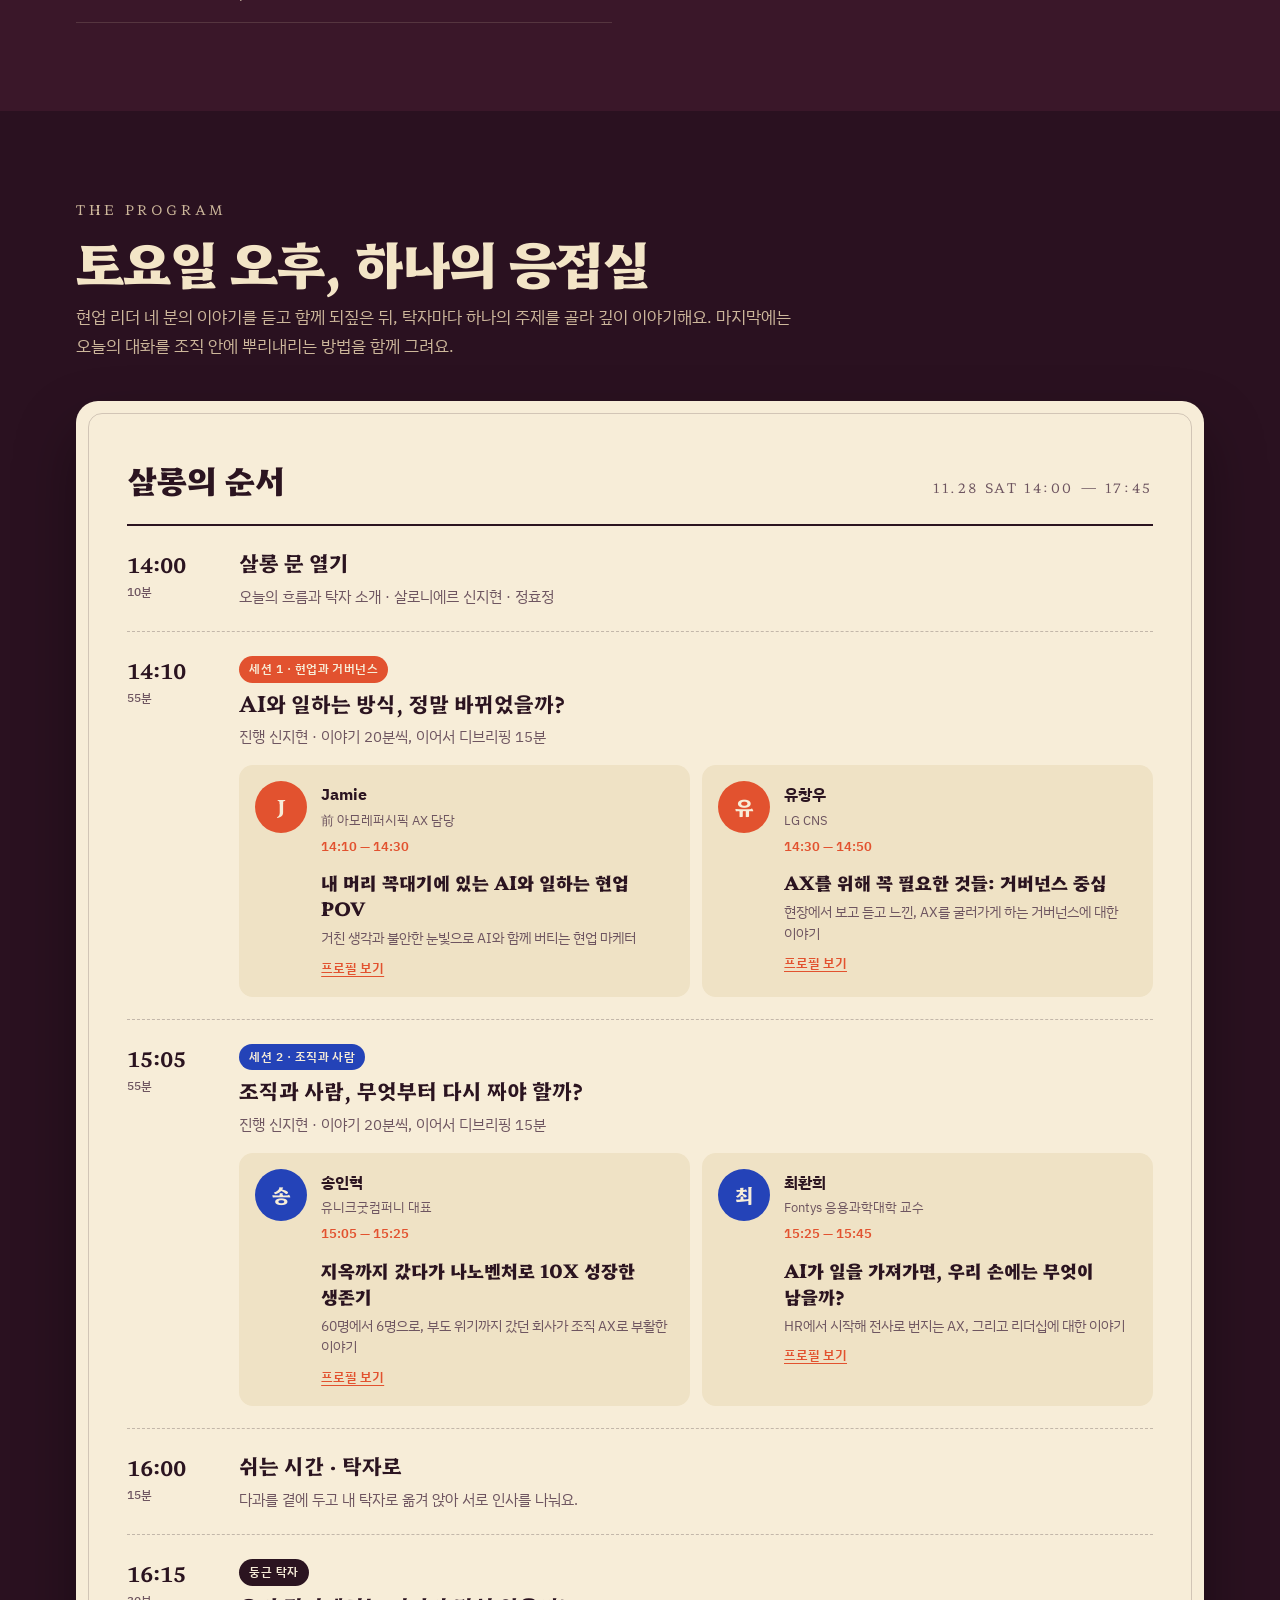
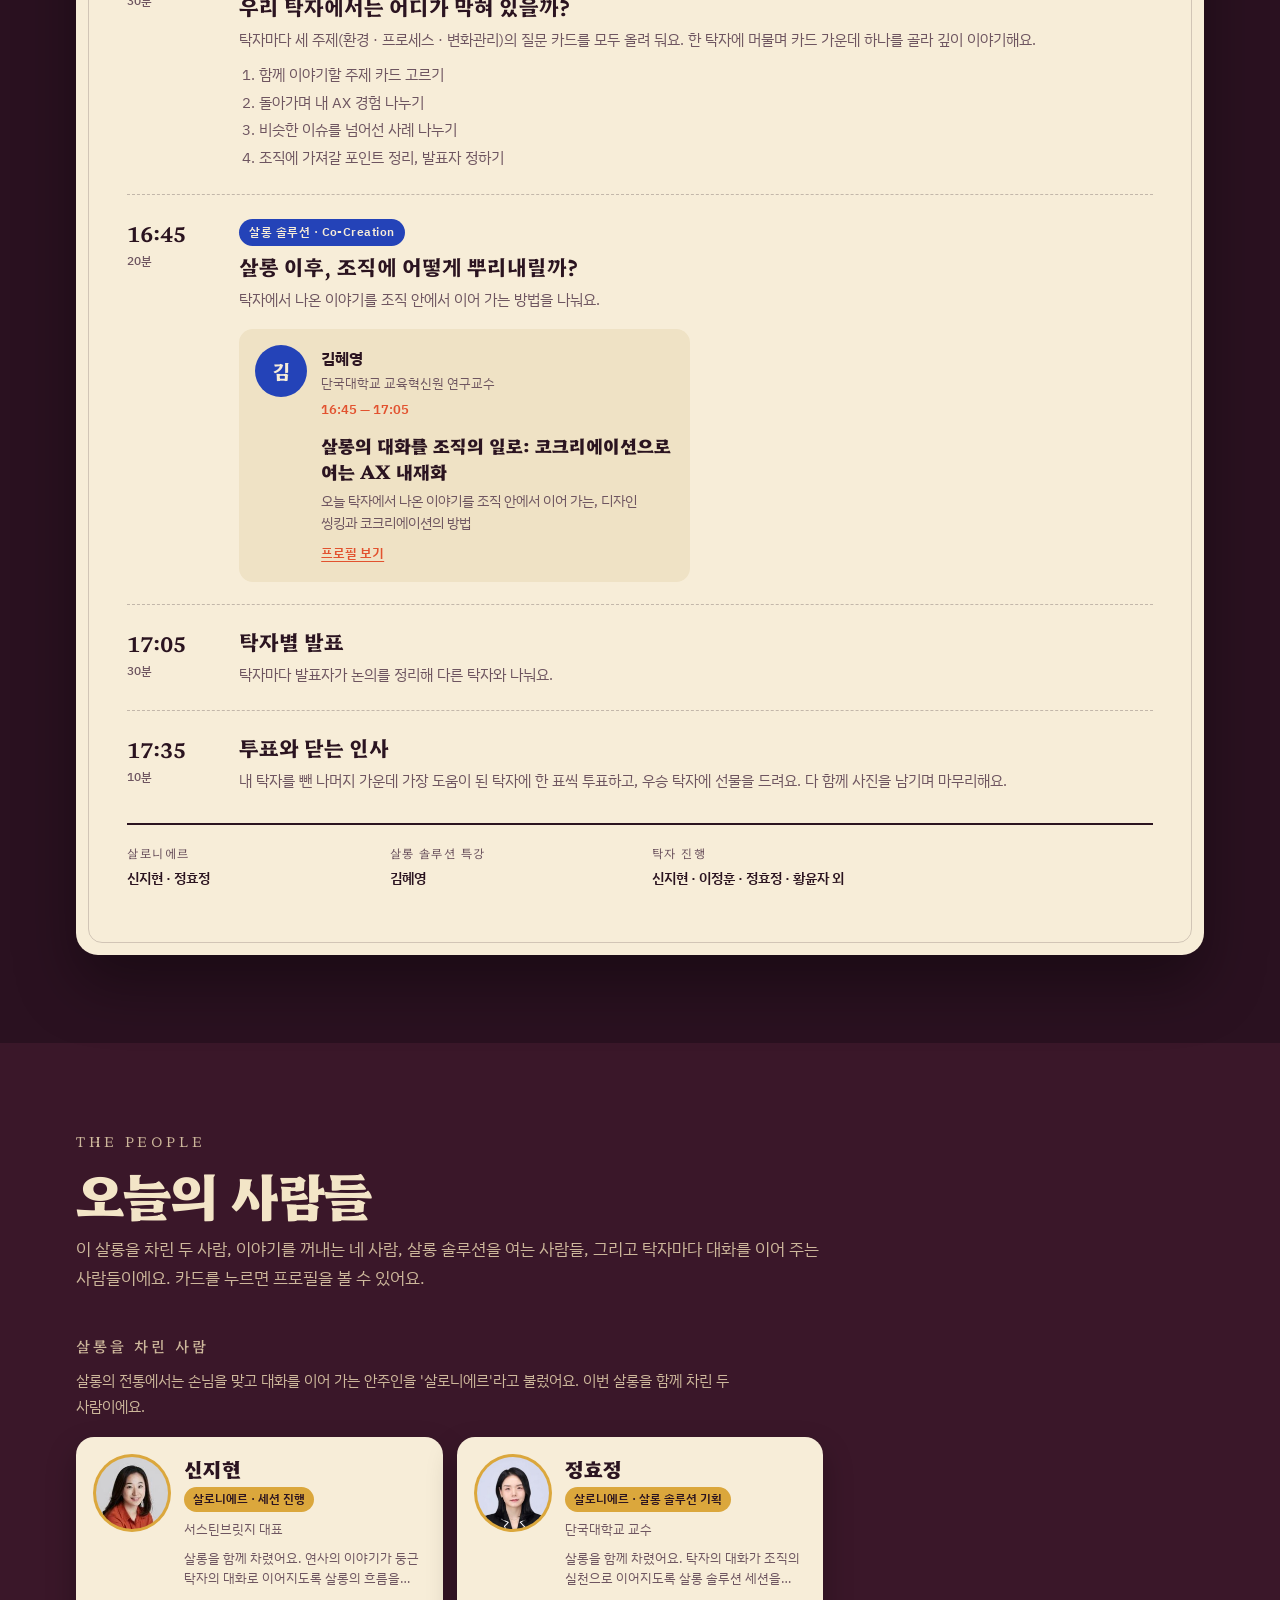
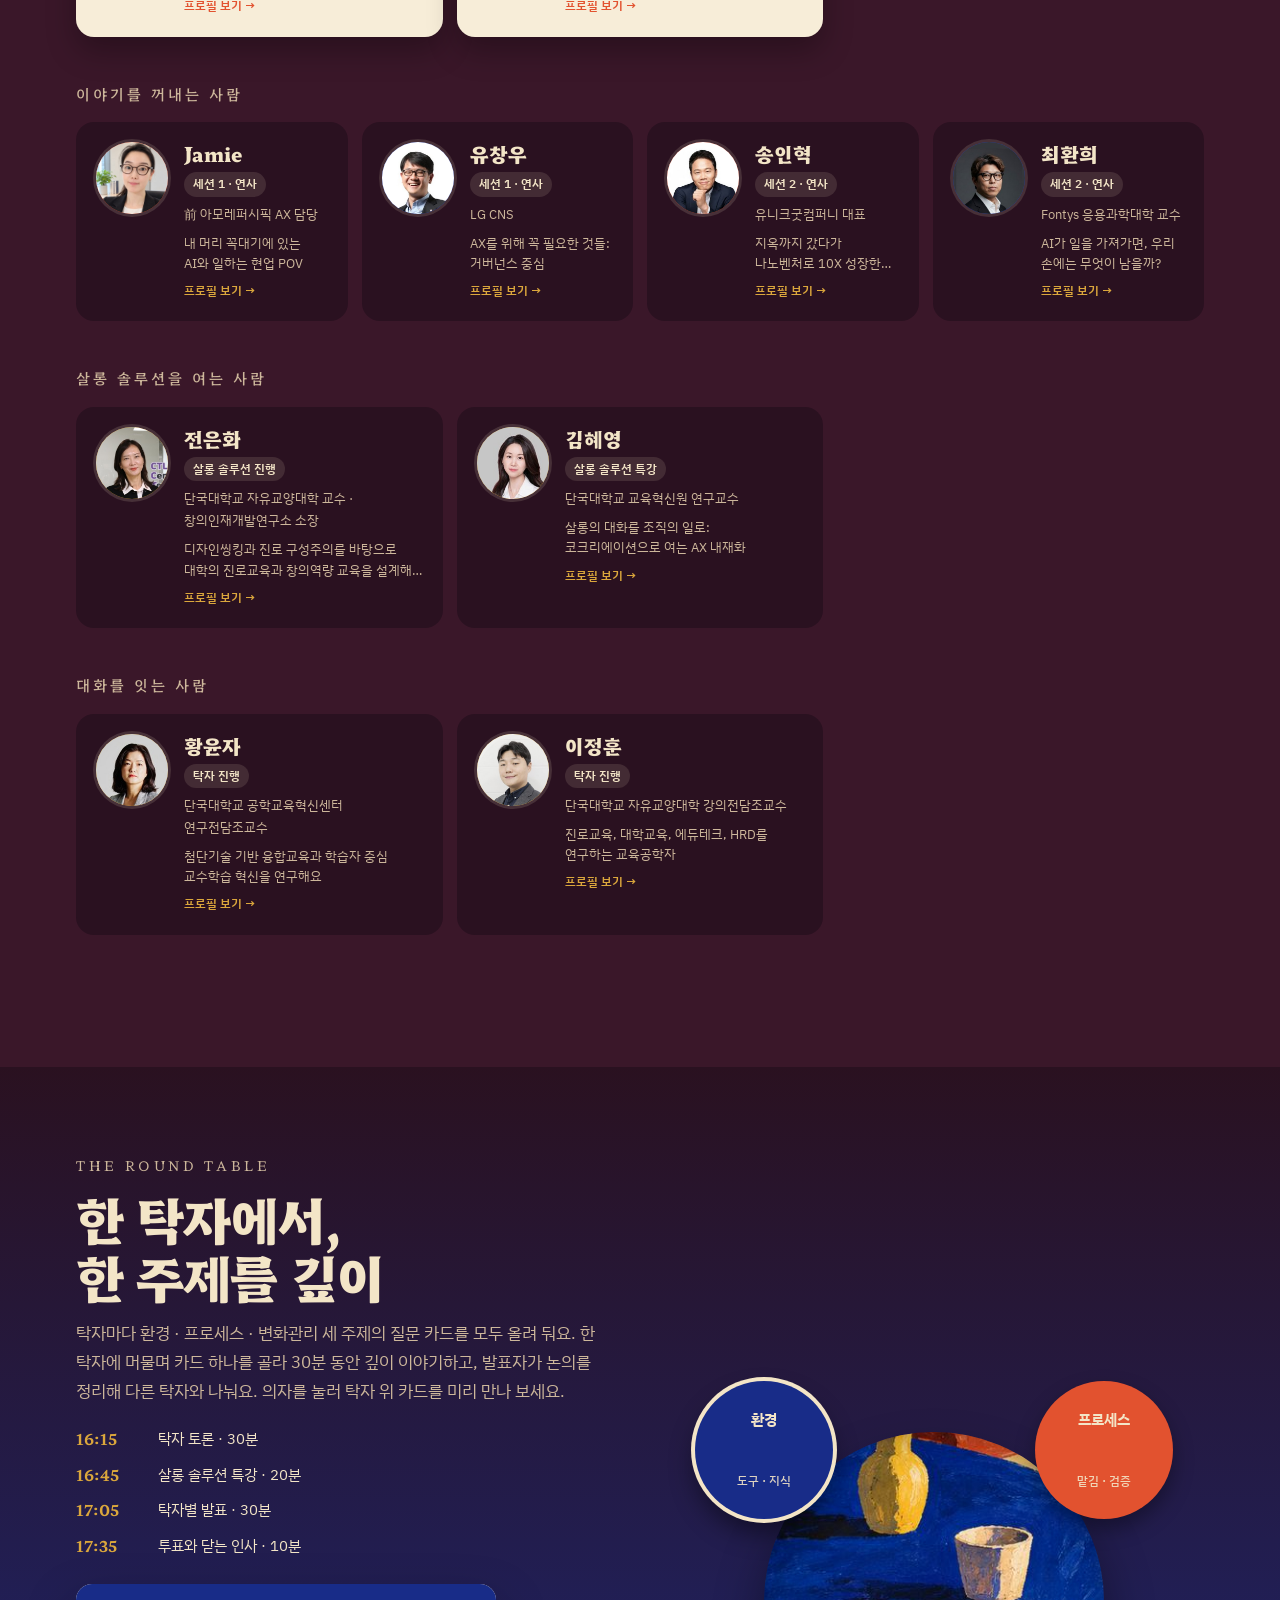
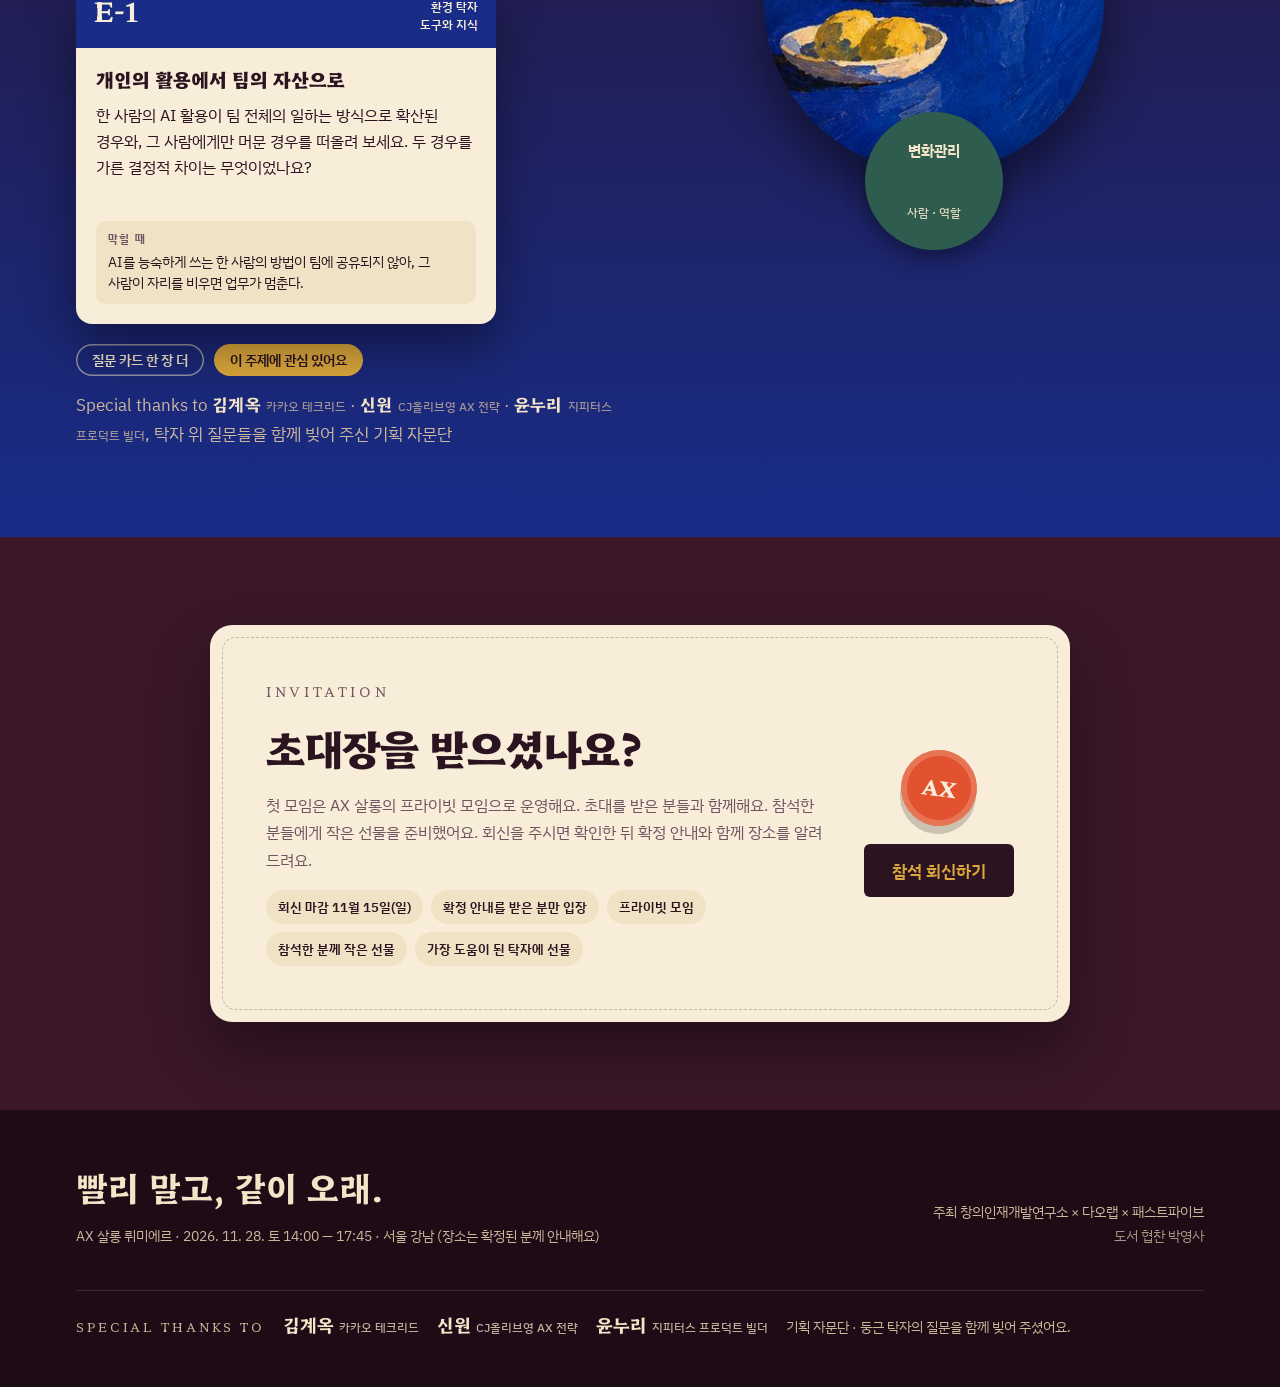
==== commit 8fd019cf: "Add files via upload" ====
--- a/index.html
+++ b/index.html
@@ -14,7 +14,7 @@
 <meta property="og:title" content="AX 살롱 뤼미에르 · AX 진짜 해 본 사람들의 이야기">
 <meta property="og:description" content="11월 28일(토) 14:00–17:45, 서울 강남. 조직에서 AX를 이끌어 본 팀장급 이상 리더를 모시는 초청 살롱. 네 개의 이야기, 탁자 토론, 살롱 솔루션 특강. 초대받은 분들과 함께하는 프라이빗 모임.">
 <meta property="og:url" content="https://ax-salon-deep.vercel.app/">
-<meta property="og:image" content="https://ax-salon-deep.vercel.app/og.jpg">
+<meta property="og:image" content="https://ax-salon-deep.vercel.app/og-lumiere.jpg">
 <meta property="og:image:width" content="1200">
 <meta property="og:image:height" content="630">
 <meta name="twitter:card" content="summary_large_image">
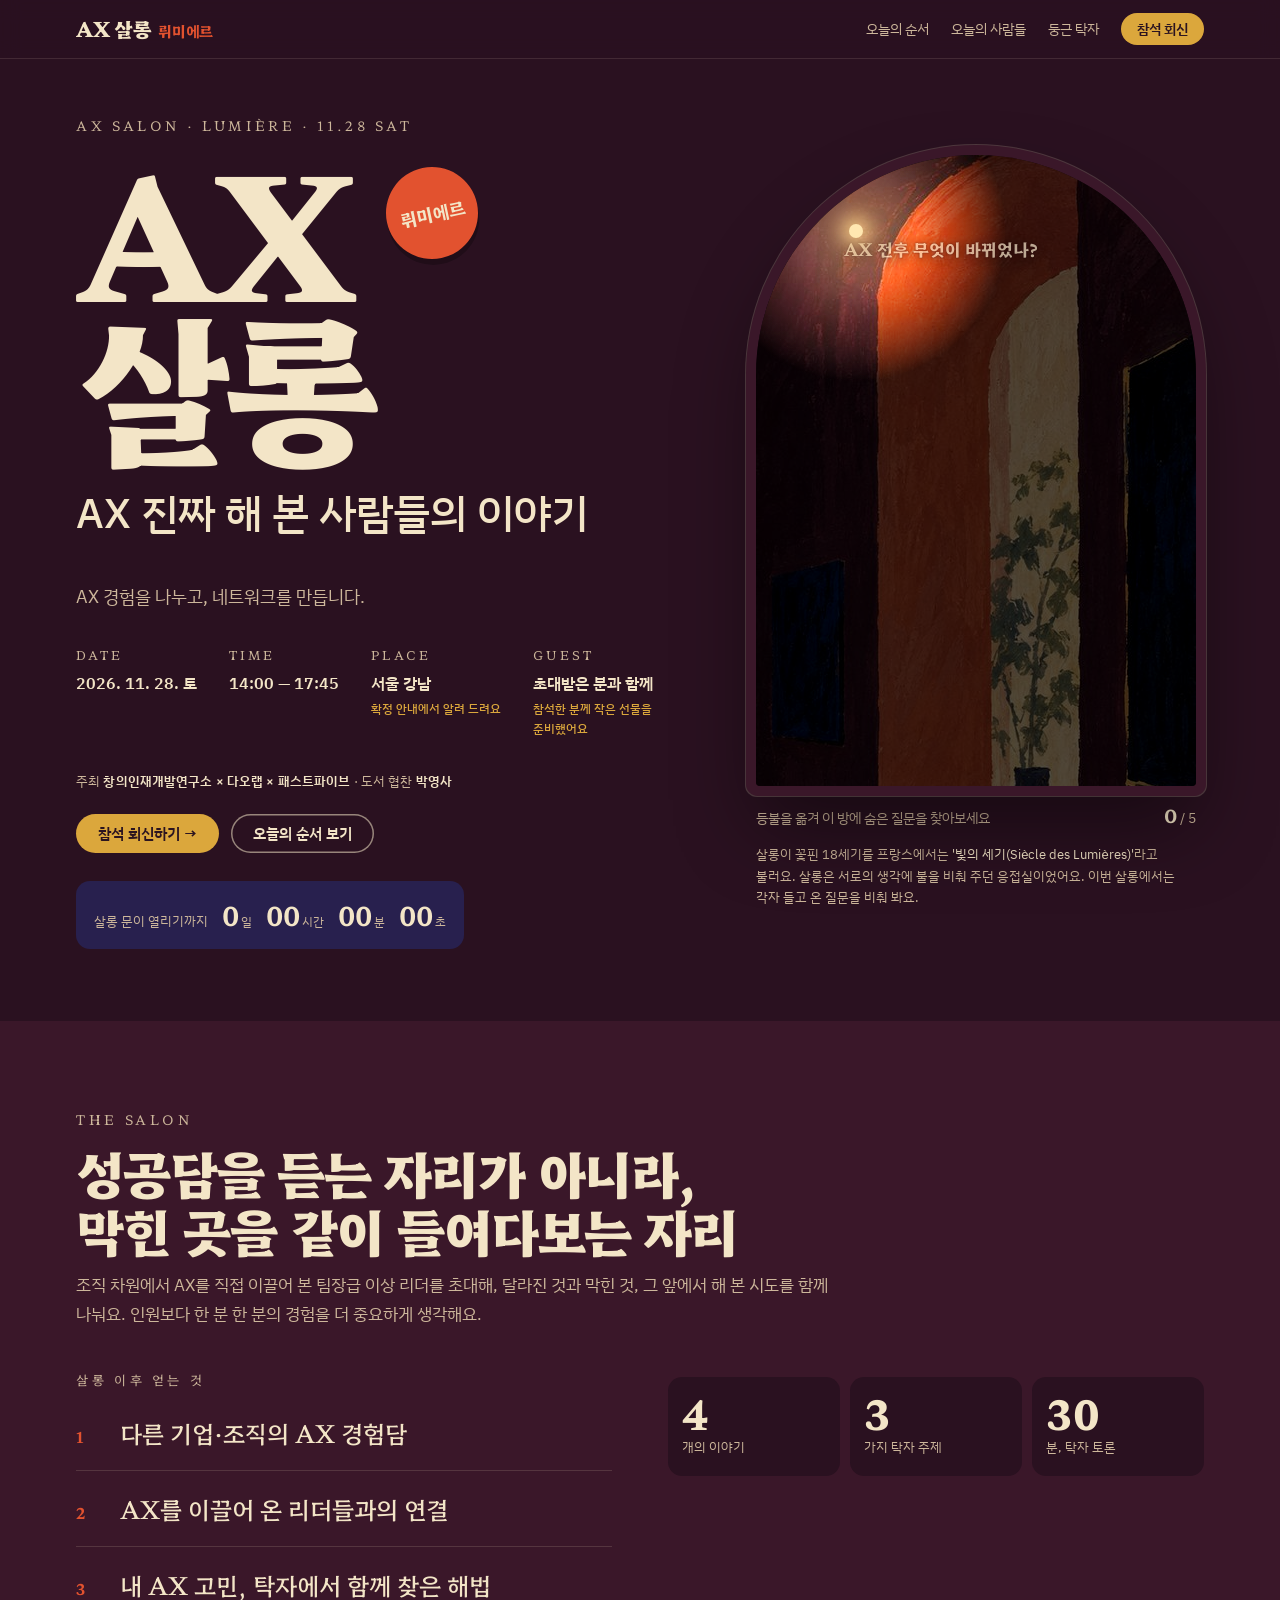
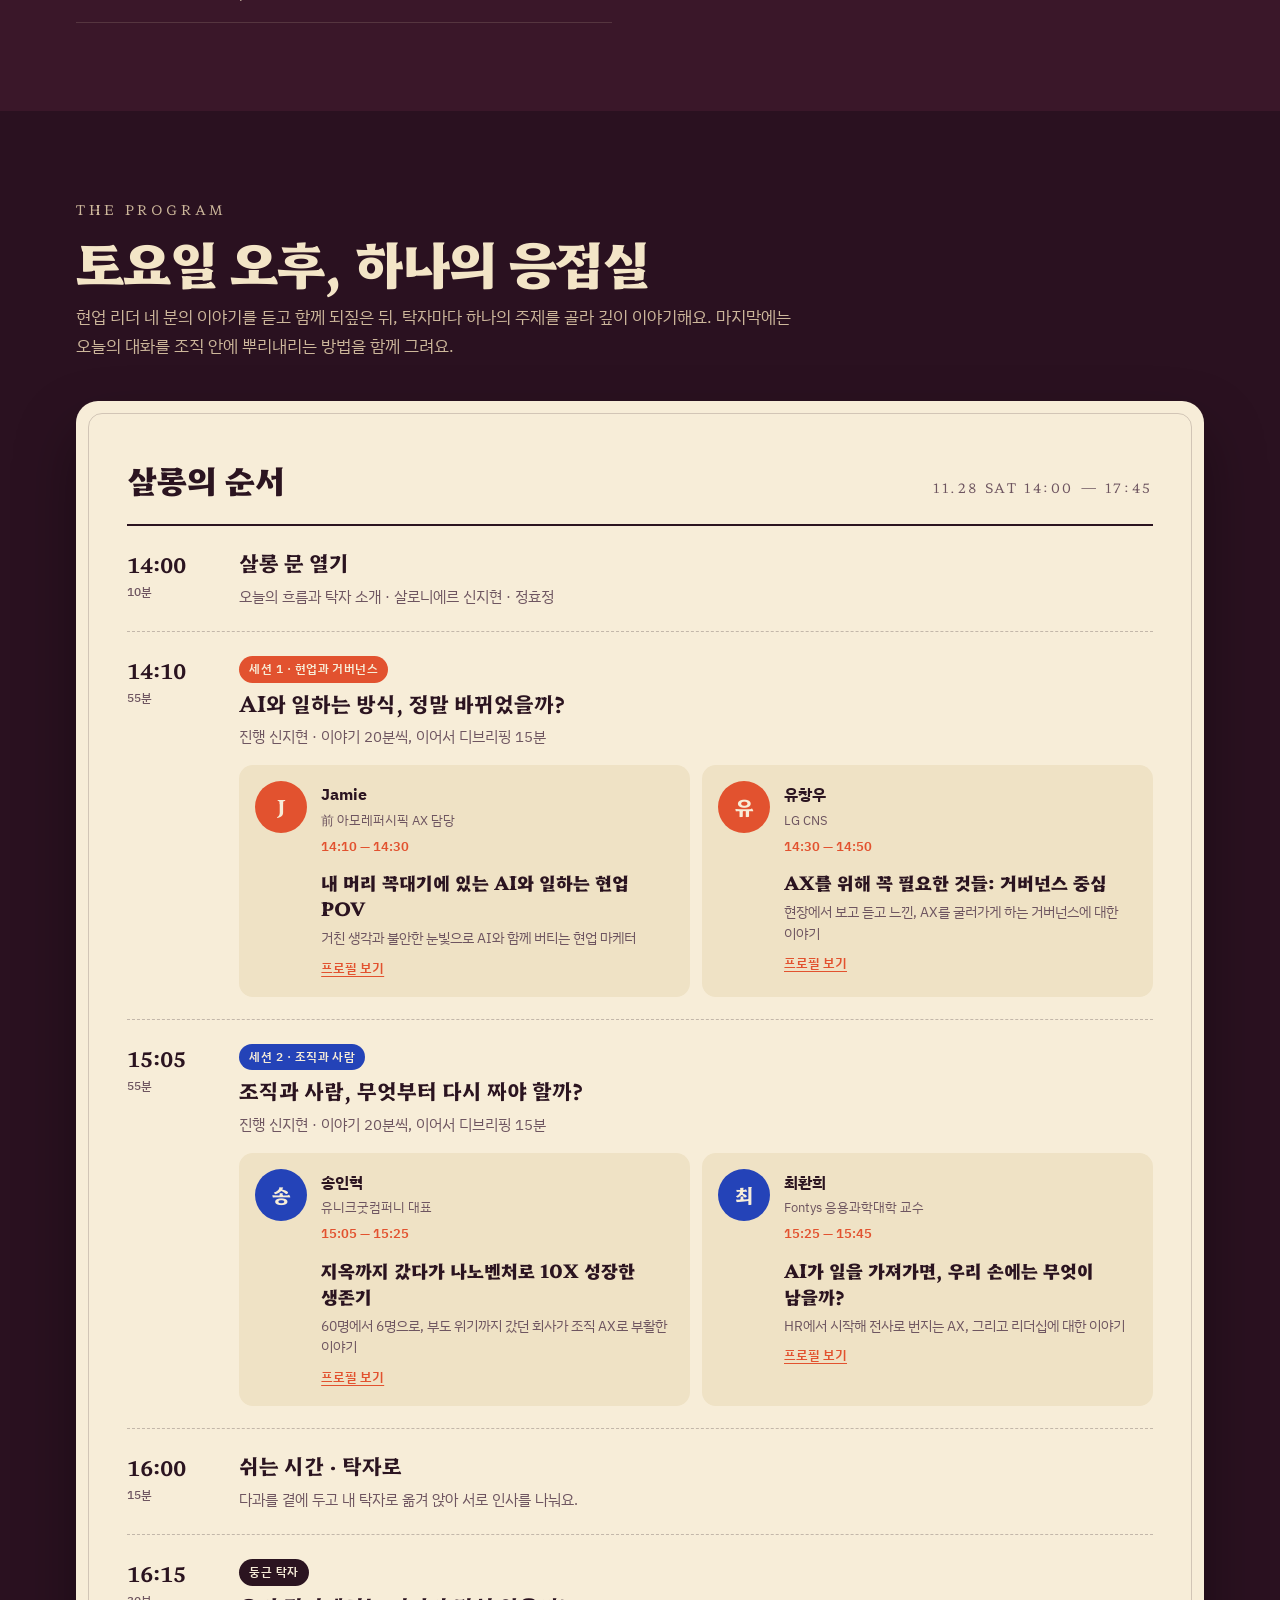
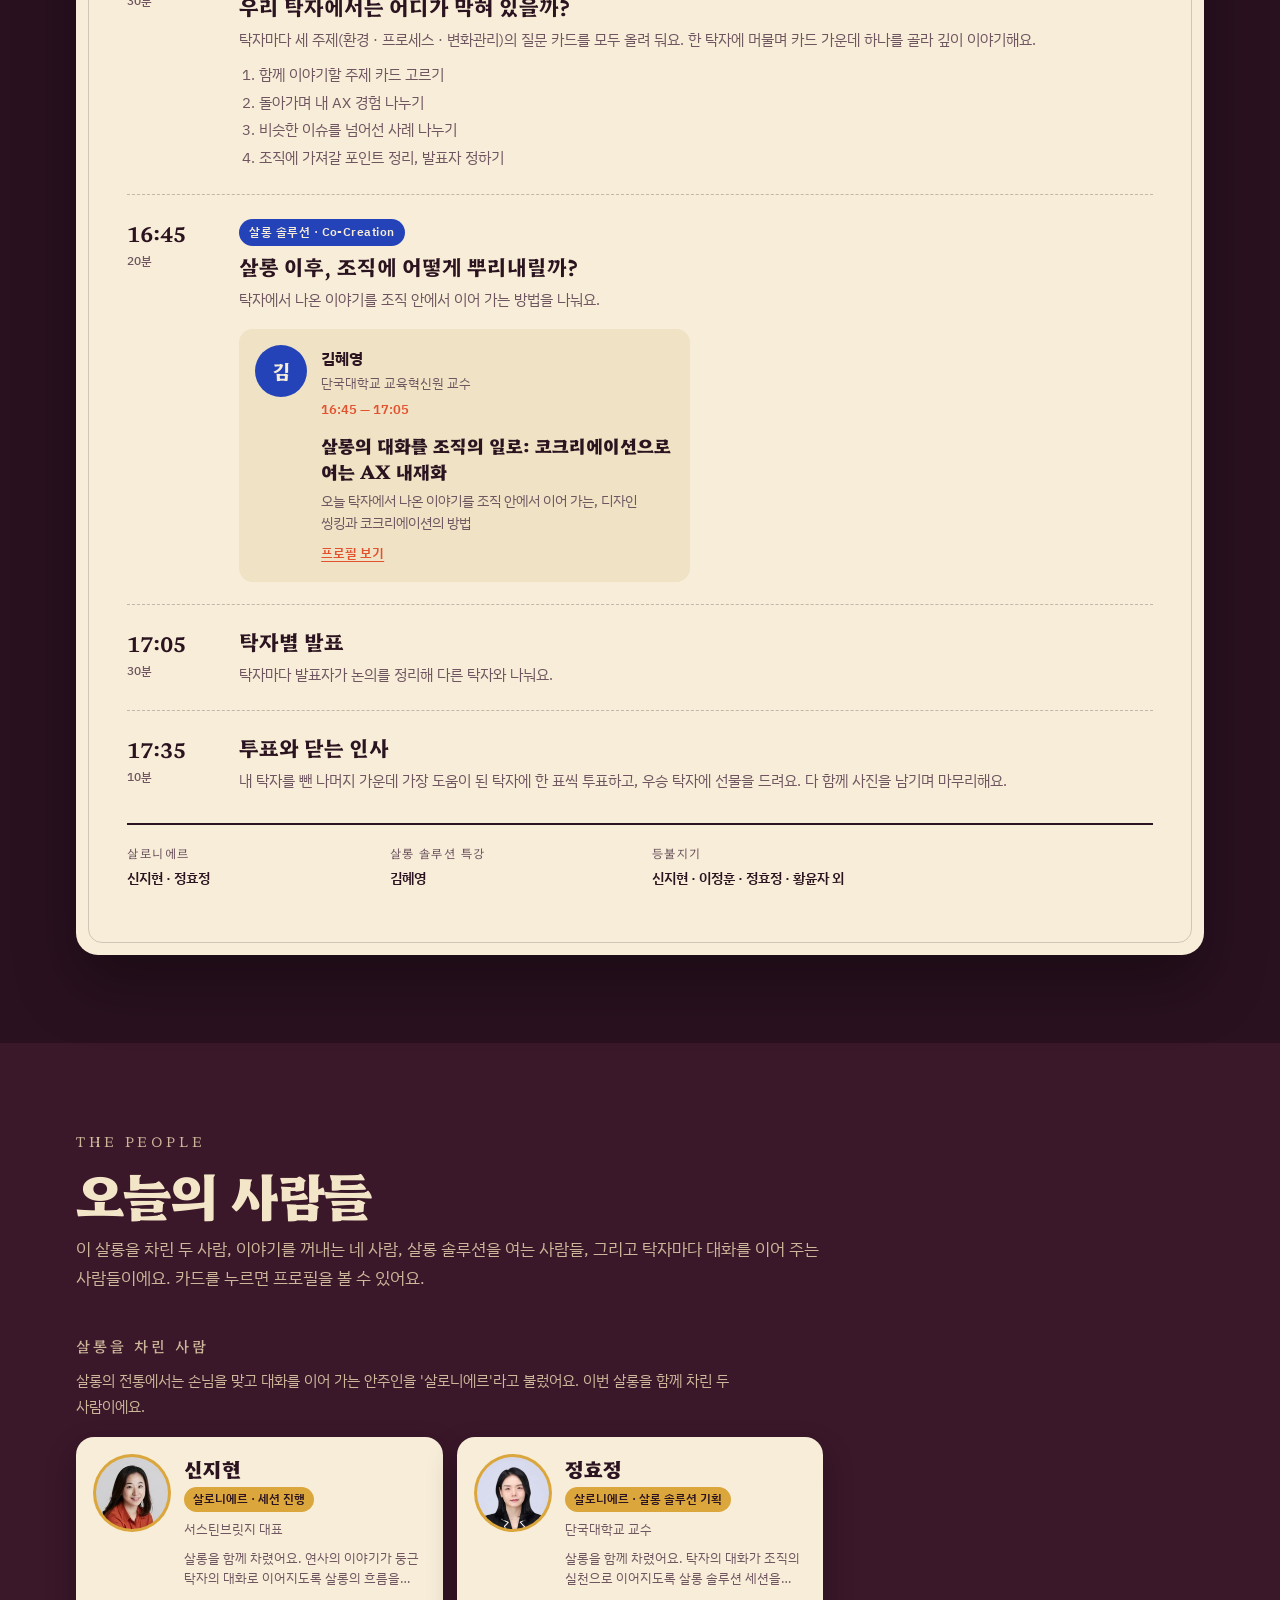
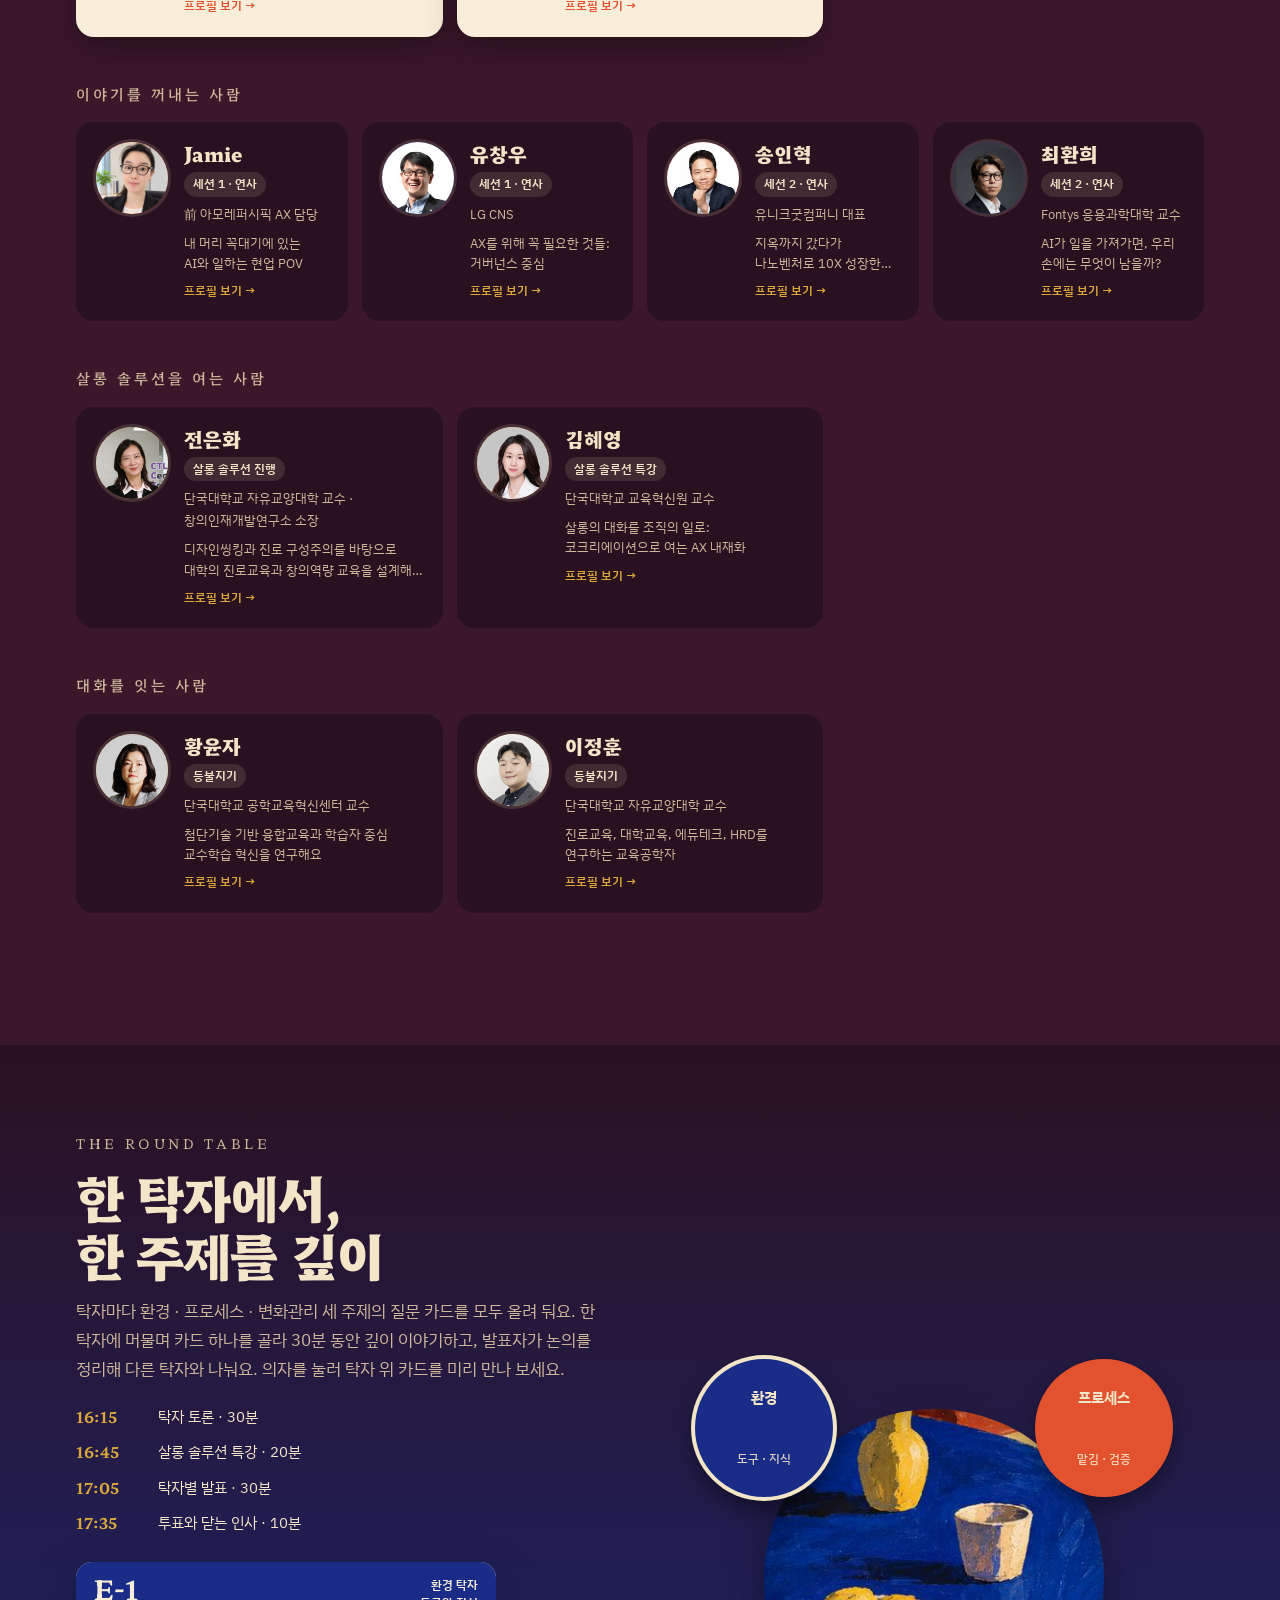
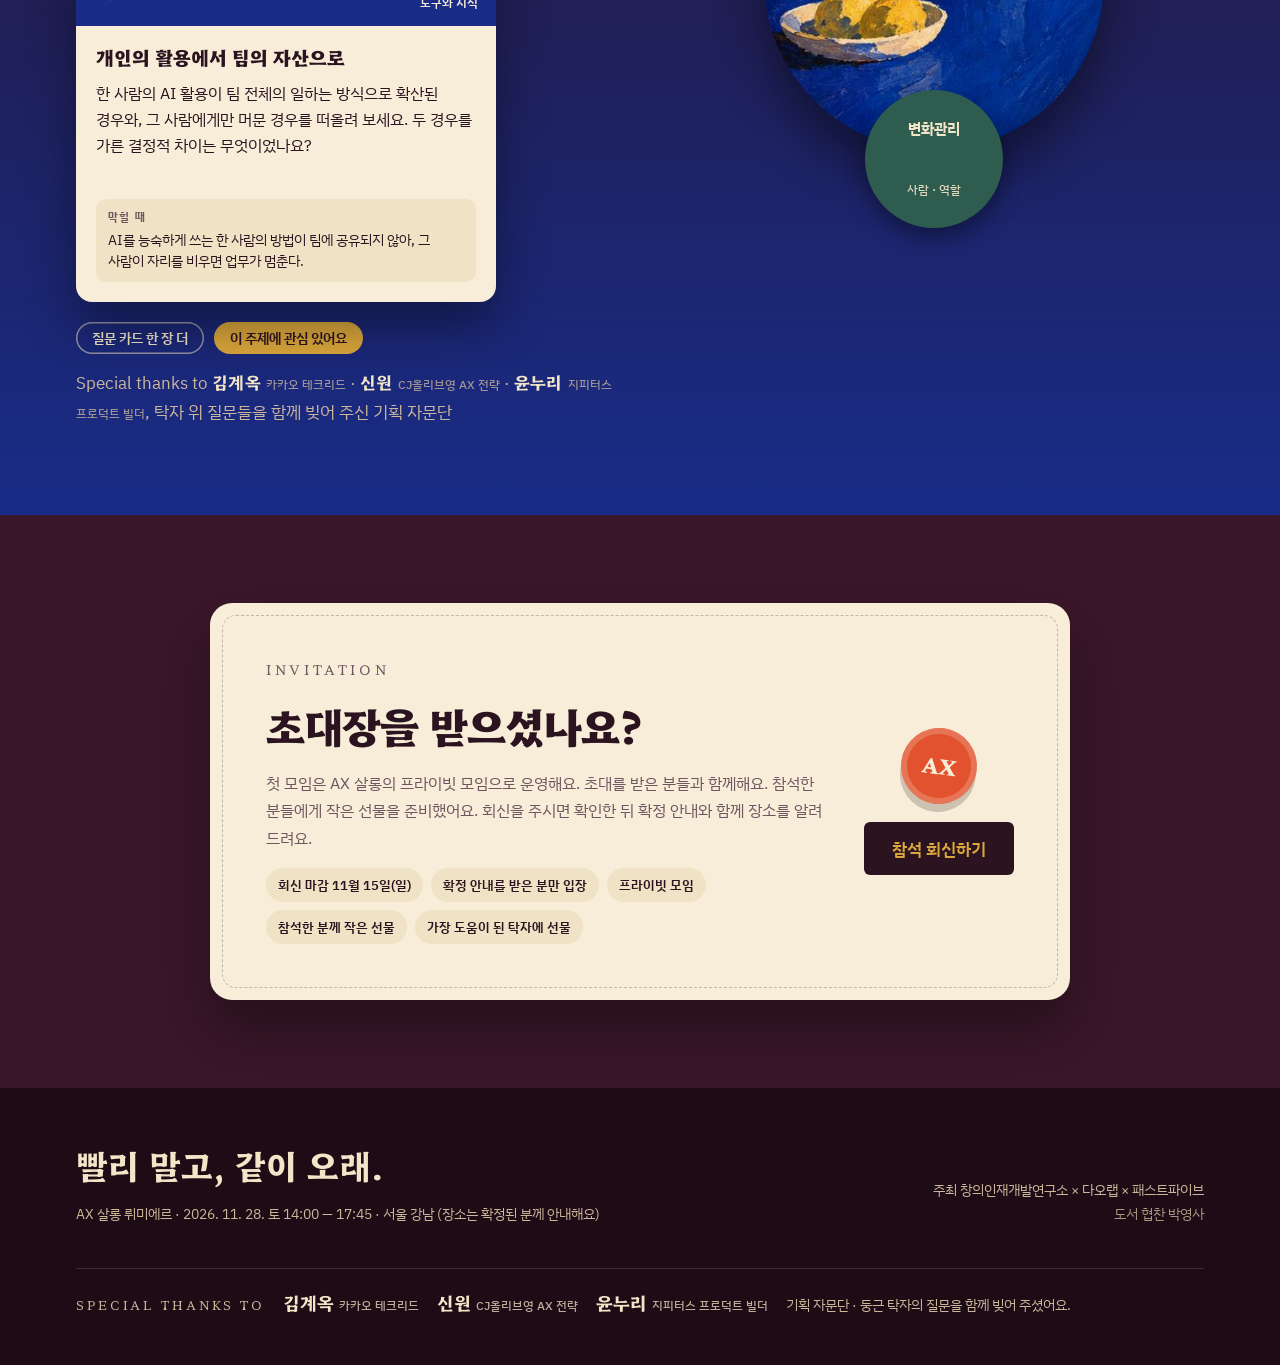
==== commit 5e6103fd: "Add files via upload" ====
--- a/index.html
+++ b/index.html
@@ -572,7 +572,7 @@
               <div class="guest">
                 <div class="mono" aria-hidden="true">김</div>
                 <div>
-                  <div class="name">김혜영</div><div class="org">단국대학교 교육혁신원 연구교수</div>
+                  <div class="name">김혜영</div><div class="org">단국대학교 교육혁신원 교수</div>
                   <div class="gtime">16:45 — 17:05</div>
                   <div class="talk">살롱의 대화를 조직의 일로: 코크리에이션으로 여는 AX 내재화</div>
                   <div class="story">오늘 탁자에서 나온 이야기를 조직 안에서 이어 가는, 디자인 씽킹과 코크리에이션의 방법</div>
@@ -596,7 +596,7 @@
         <dl class="hosts">
           <div><dt>살로니에르</dt><dd>신지현 · 정효정</dd></div>
           <div><dt>살롱 솔루션 특강</dt><dd>김혜영</dd></div>
-          <div><dt>탁자 진행</dt><dd>신지현 · 이정훈 · 정효정 · 황윤자 외</dd></div>
+          <div><dt>등불지기</dt><dd>신지현 · 이정훈 · 정효정 · 황윤자 외</dd></div>
         </dl>
       </article>
     </div>
@@ -894,20 +894,20 @@
     choi: { name: '최환희', role: '세션 2 · 연사', org: 'Fontys 응용과학대학 교수', c: 'var(--table)', photo: 'assets/people/choi.jpg',
             talk: ['AI가 일을 가져가면, 우리 손에는 무엇이 남을까?', 'HR에서 시작해 전사로 번지는 AX, 그리고 리더십에 대한 이야기'],
             bio: ['Fontys 응용과학대학 국제경영 전공에서 인적자원관리(HRM)와 비즈니스 리서치를 가르쳐요', "Fontys '올해의 교수' 후보에 2년 연속 이름을 올렸어요", '글로벌 HR 현장의 AX 흐름을 국내 기업 워크숍으로 전하고 있어요'] },
-    kim:  { name: '김혜영', role: '살롱 솔루션 특강', org: '단국대학교 교육혁신원 연구교수', c: 'var(--ochre)', photo: 'assets/people/kim.jpg',
+    kim:  { name: '김혜영', role: '살롱 솔루션 특강', org: '단국대학교 교육혁신원 교수', c: 'var(--ochre)', photo: 'assets/people/kim.jpg',
             talk: ['살롱의 대화를 조직의 일로: 코크리에이션으로 여는 AX 내재화', '오늘 탁자에서 나온 이야기를 조직 안에서 이어 가는, 디자인 씽킹과 코크리에이션의 방법'],
             bio: ['단국대학교 교육혁신원에서 대학의 교수학습과 학생 지원을 연구해요', '사용자 페르소나처럼 디자인씽킹 도구로 사람의 필요에서 출발하는 지원 체계를 설계해 왔어요', '『사람이 묻고, AI로 확장하는 디자인 씽킹 Co-creation』 공저자'] },
     shin: { name: '신지현', role: '살로니에르 · 세션 진행', org: '서스틴브릿지 대표', c: 'var(--ochre)', photo: 'assets/people/shin.jpg',
-            host: ['Salonnière', '살롱을 함께 차렸어요. 연사의 이야기가 둥근 탁자의 대화로 이어지도록 살롱의 흐름을 설계하고 이끌어요.', ['세션 진행', '탁자 진행']],
+            host: ['Salonnière', '살롱을 함께 차렸어요. 연사의 이야기가 둥근 탁자의 대화로 이어지도록 살롱의 흐름을 설계하고 이끌어요.', ['세션 진행', '등불지기']],
             bio: ['미래의 일과 조직을 연구하고 실험하는 비영리 커뮤니티 다오랩에서 AX 살롱을 기획해요', 'IBM에서 CSR과 연사 프로그램을 맡아 사람과 이야기를 이어 왔어요'] },
     jung: { name: '정효정', role: '살로니에르 · 살롱 솔루션 기획', org: '단국대학교 교수', c: 'var(--ochre)', photo: 'assets/people/jung.jpg',
-            host: ['Salonnière', '살롱을 함께 차렸어요. 탁자의 대화가 조직의 실천으로 이어지도록 살롱 솔루션 세션을 기획했어요.', ['살롱 솔루션 기획', '탁자 진행', '공저자']],
+            host: ['Salonnière', '살롱을 함께 차렸어요. 탁자의 대화가 조직의 실천으로 이어지도록 살롱 솔루션 세션을 기획했어요.', ['살롱 솔루션 기획', '등불지기', '공저자']],
             bio: ['교육혁신원 교수학습개발센터장으로 대학의 AX 대응과 교원·학생의 JX를 지원해요', '창의인재개발연구소에서 인재양성의 미래 아젠다를 제안하고 사람을 연결해요', '바이오헬스·글로벌K-컬처 융합전공을 운영해요', '『사람이 묻고, AI로 확장하는 디자인 씽킹 Co-creation』 공저자'] },
     jeon: { name: '전은화', role: '살롱 솔루션 진행', org: '단국대학교 자유교양대학 교수 · 창의인재개발연구소 소장', c: 'var(--ochre)', photo: 'assets/people/jeon.jpg',
             bio: ['디자인씽킹과 진로 구성주의를 바탕으로 대학의 진로교육과 창의역량 교육을 설계해 왔어요', '메타버스·에듀테크 학습환경과 AI를 활용한 교수설계를 연구하고 가르쳐요', '「라이프디자인씽킹」, 「PBL로 배우는 SDGs」, 「AI 활용을 위한 교수설계」 등을 맡고 있어요', '『사람이 묻고, AI로 확장하는 디자인 씽킹 Co-creation』 공저자'] },
-    hwang:{ name: '황윤자', role: '탁자 진행', org: '단국대학교 공학교육혁신센터 연구전담조교수', c: 'var(--ochre)', photo: 'assets/people/hwang.jpg',
+    hwang:{ name: '황윤자', role: '등불지기', org: '단국대학교 공학교육혁신센터 교수', c: 'var(--ochre)', photo: 'assets/people/hwang.jpg',
             bio: ['첨단기술 기반 융합교육과 학습자 중심 교수학습 혁신을 연구해요', '디자인씽킹·리빙랩·PBL과 캡스톤디자인으로 공학, 바이오헬스, 지능형 로봇, 인문사회를 잇는 수업을 설계해요', 'SDGs와 HCI·유니버설 디자인을 바탕으로 사회적 가치를 지향하는 융합인재를 길러요'] },
-    lee:  { name: '이정훈', role: '탁자 진행', org: '단국대학교 자유교양대학 강의전담조교수', c: 'var(--ochre)', photo: 'assets/people/lee.jpg',
+    lee:  { name: '이정훈', role: '등불지기', org: '단국대학교 자유교양대학 교수', c: 'var(--ochre)', photo: 'assets/people/lee.jpg',
             bio: ['진로교육, 대학교육, 에듀테크, HRD를 연구하는 교육공학자', '「교육과 인공지능」, 「디자인씽킹을 통한 사회공감」, 「PBL로 배우는 SDGs」처럼 문제를 풀며 성장하는 수업을 맡고 있어요', 'GPT 기반 진로교육과정 설계 시스템 등 AI와 교육을 잇는 연구를 해 왔어요'] }
   };
   const photoHTML = p => p.photo ? `<img src="${p.photo}" alt="${esc(p.name)} 사진">` : esc(p.name.slice(0, 1));
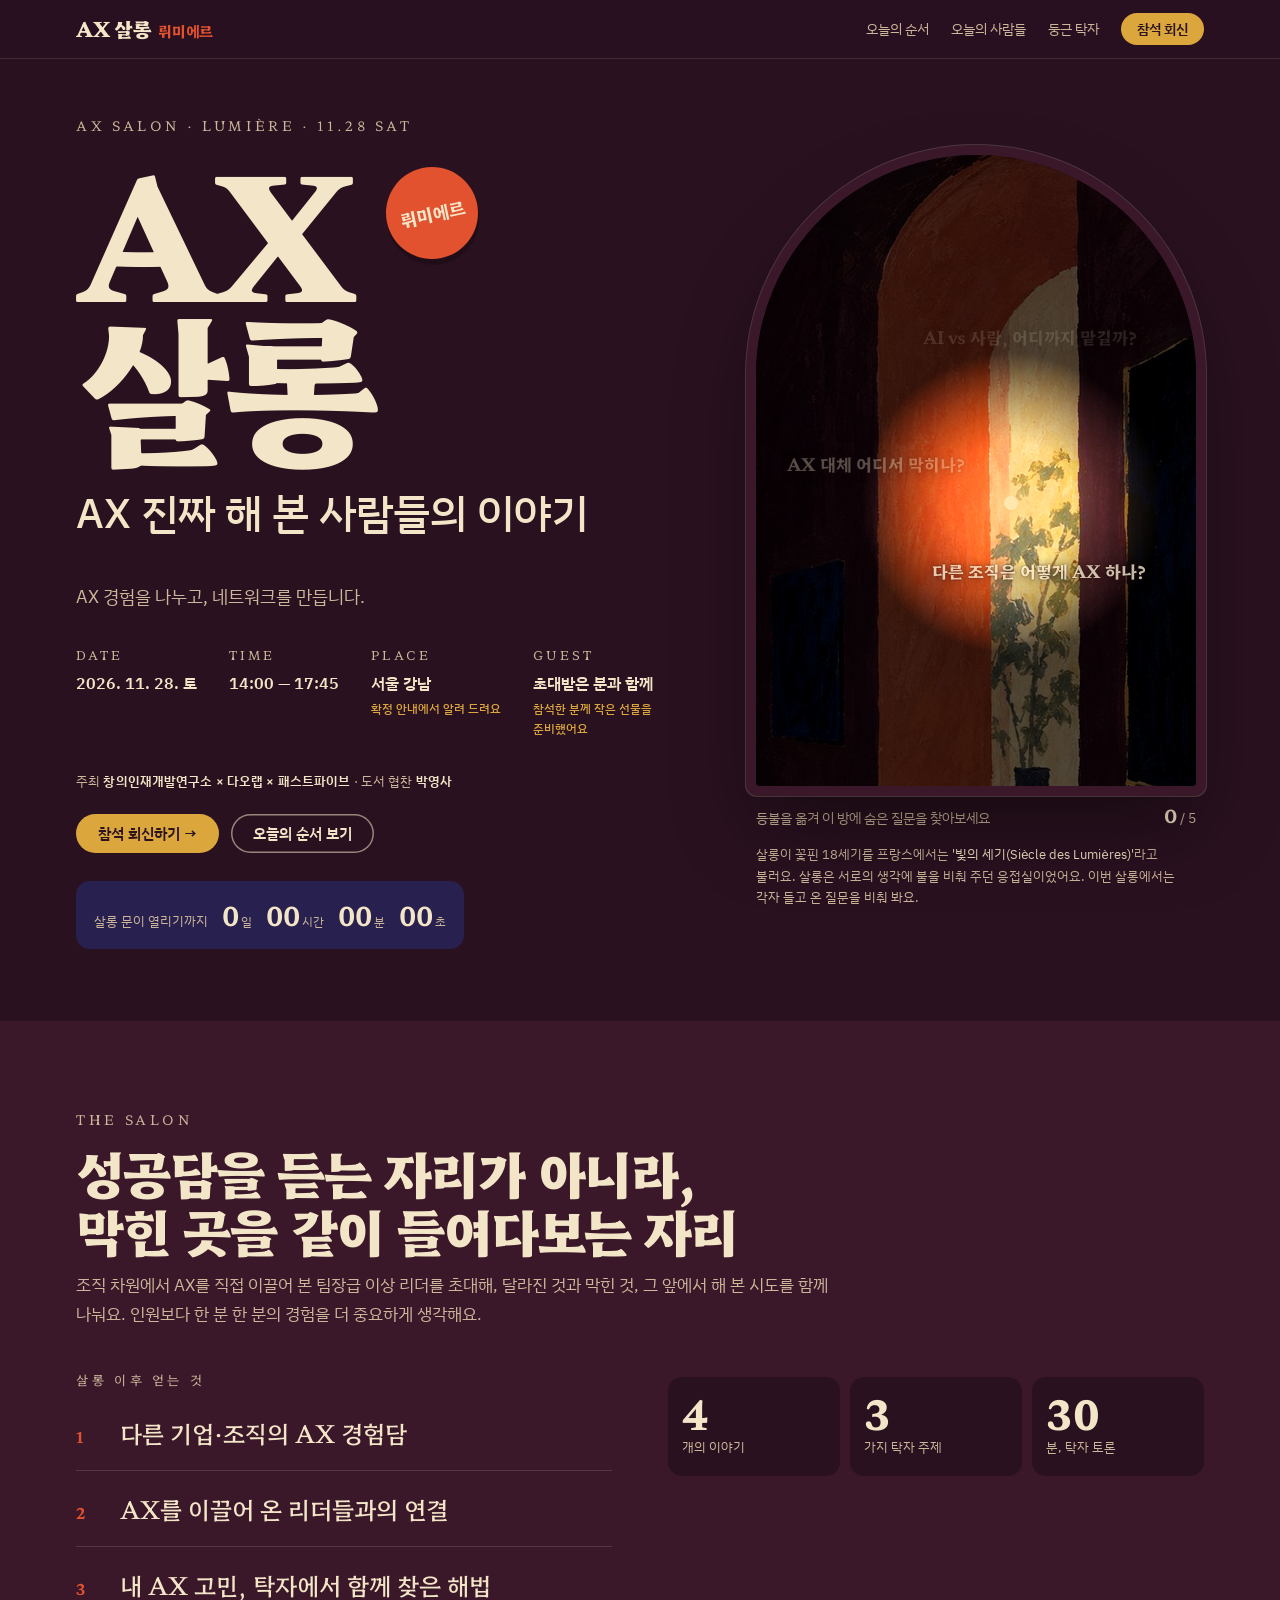
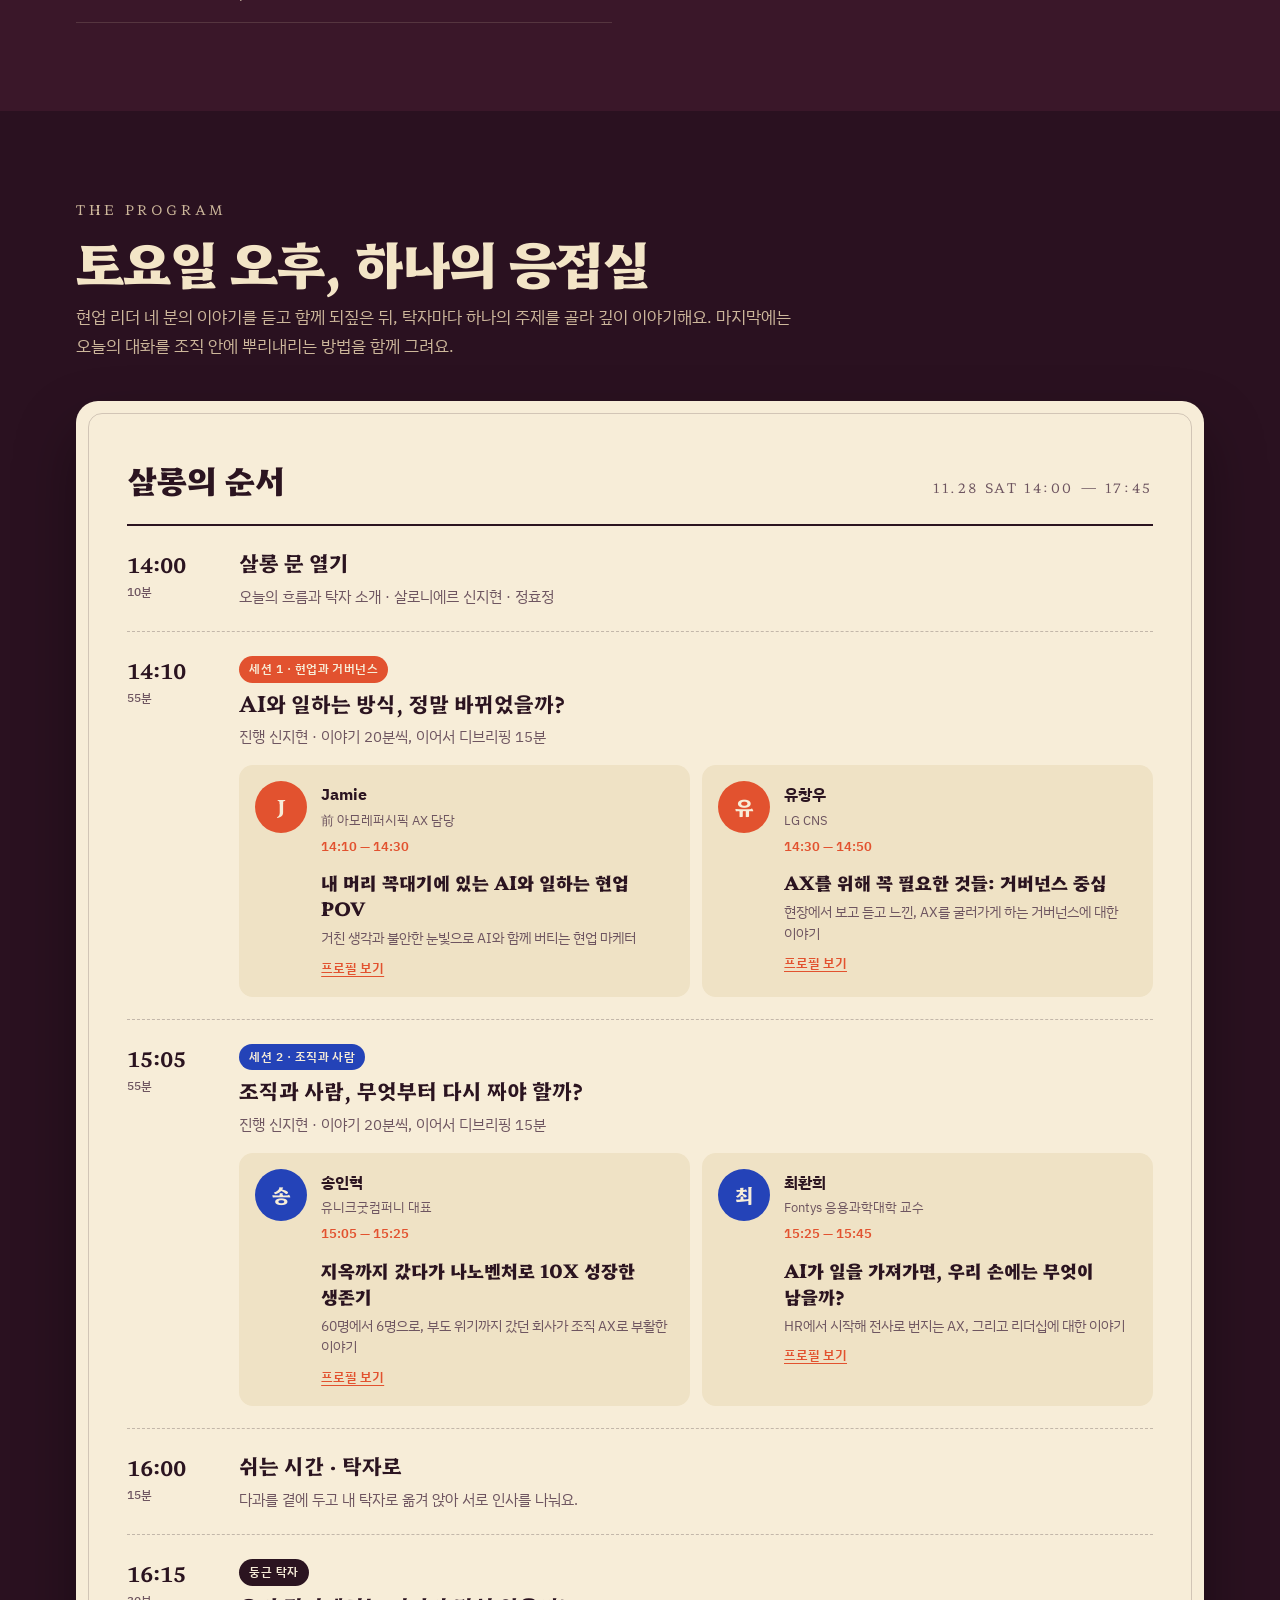
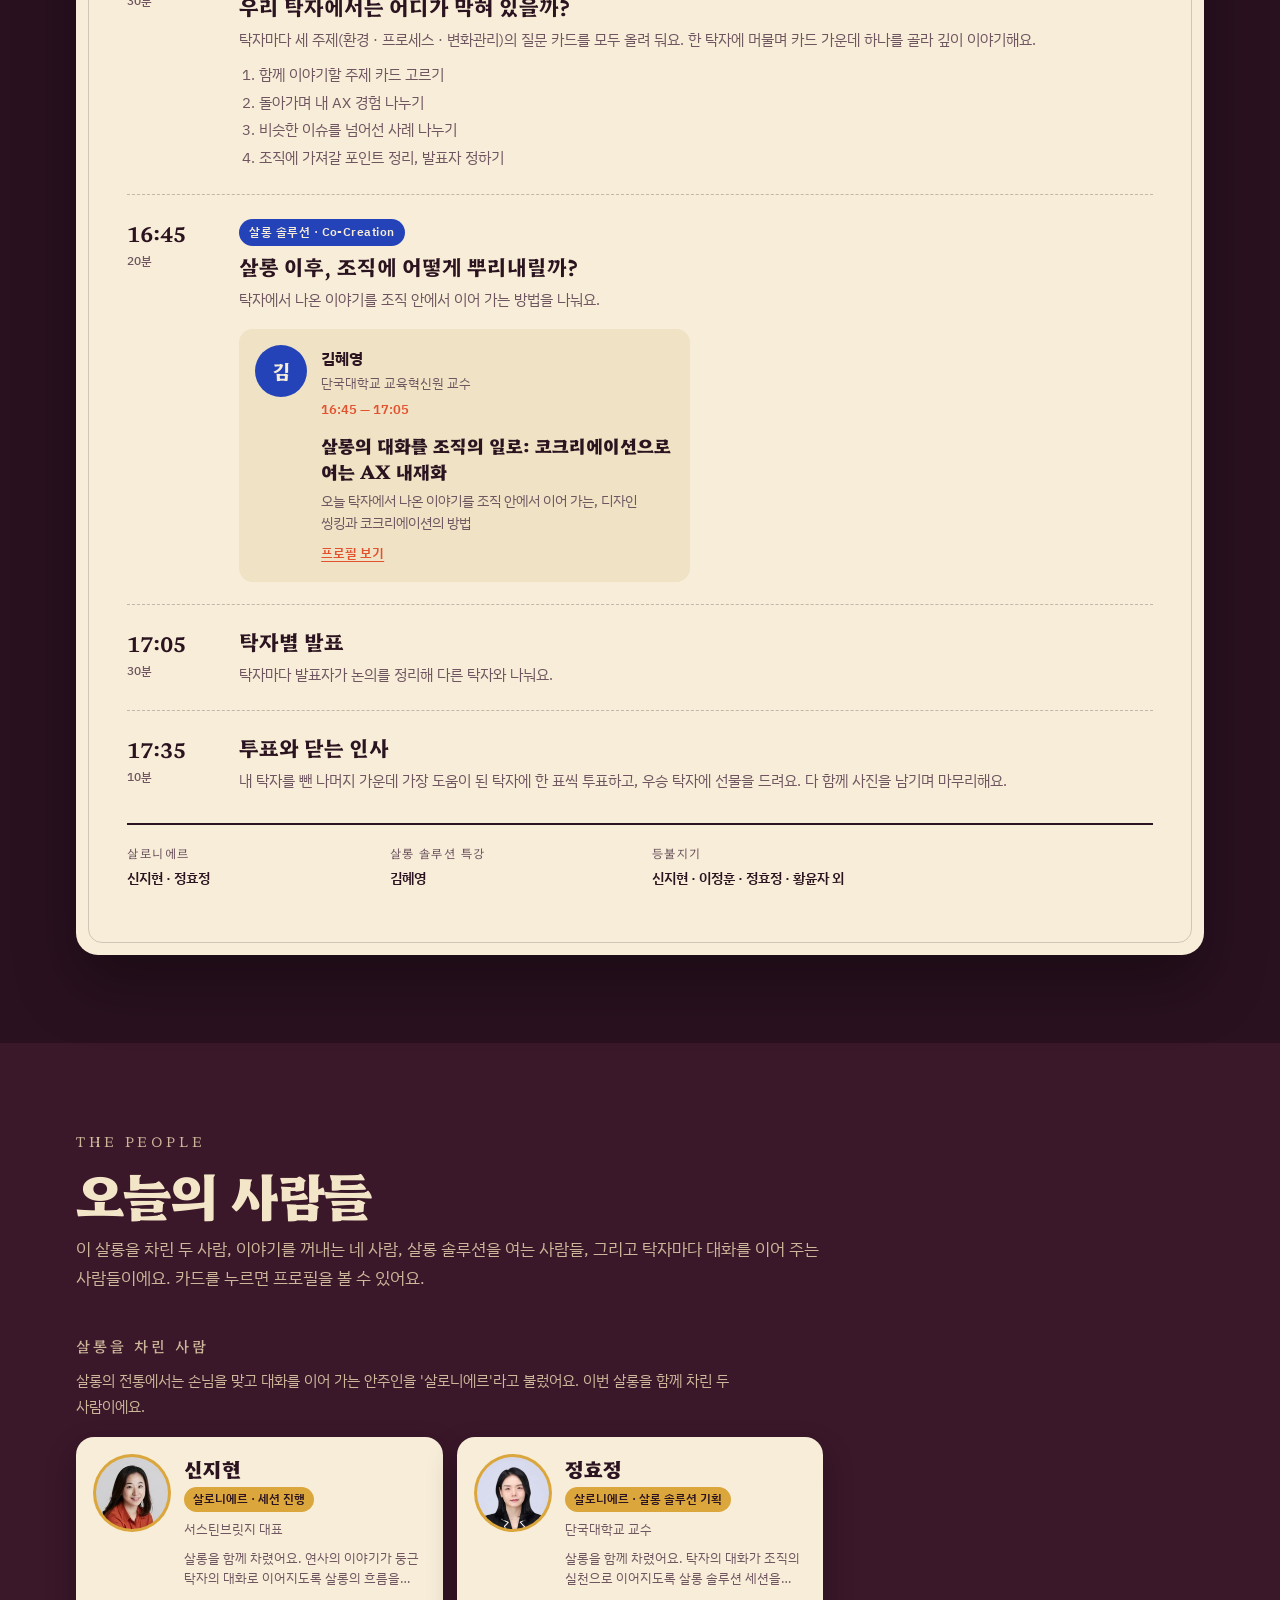
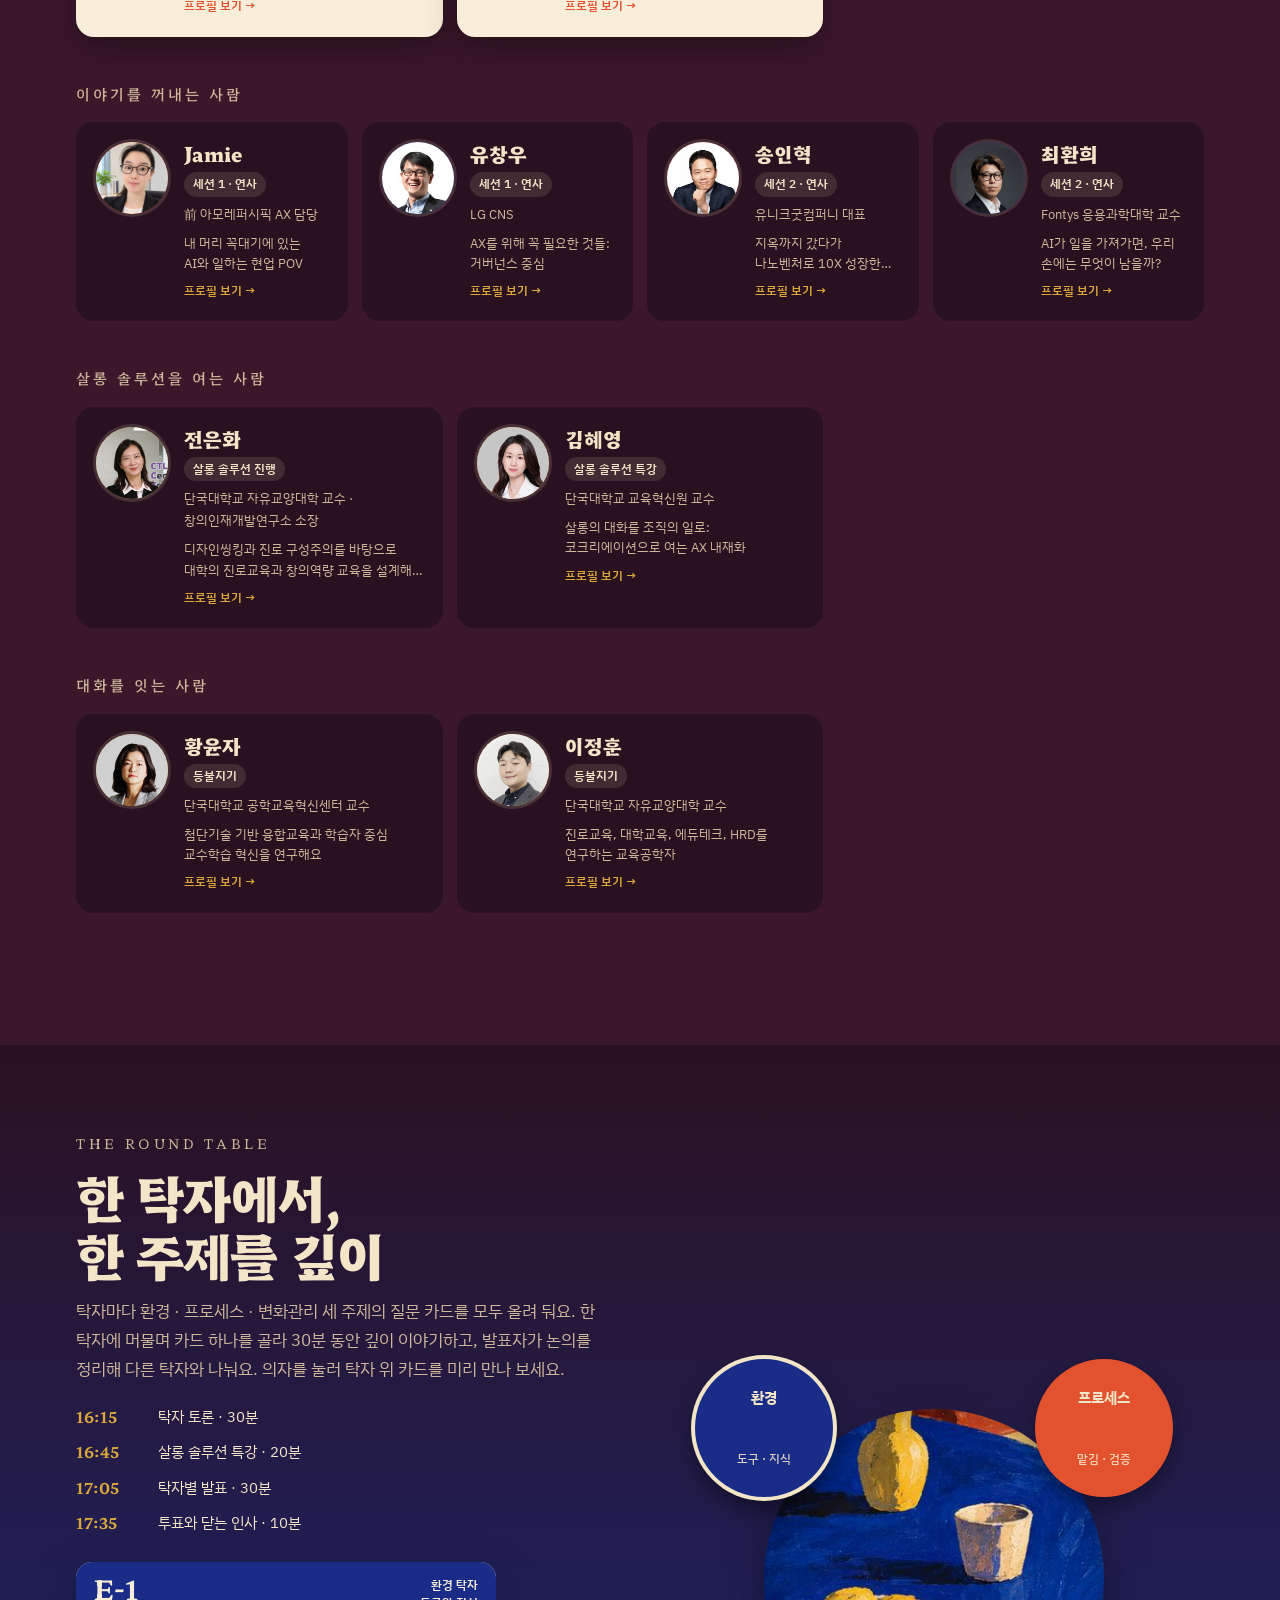
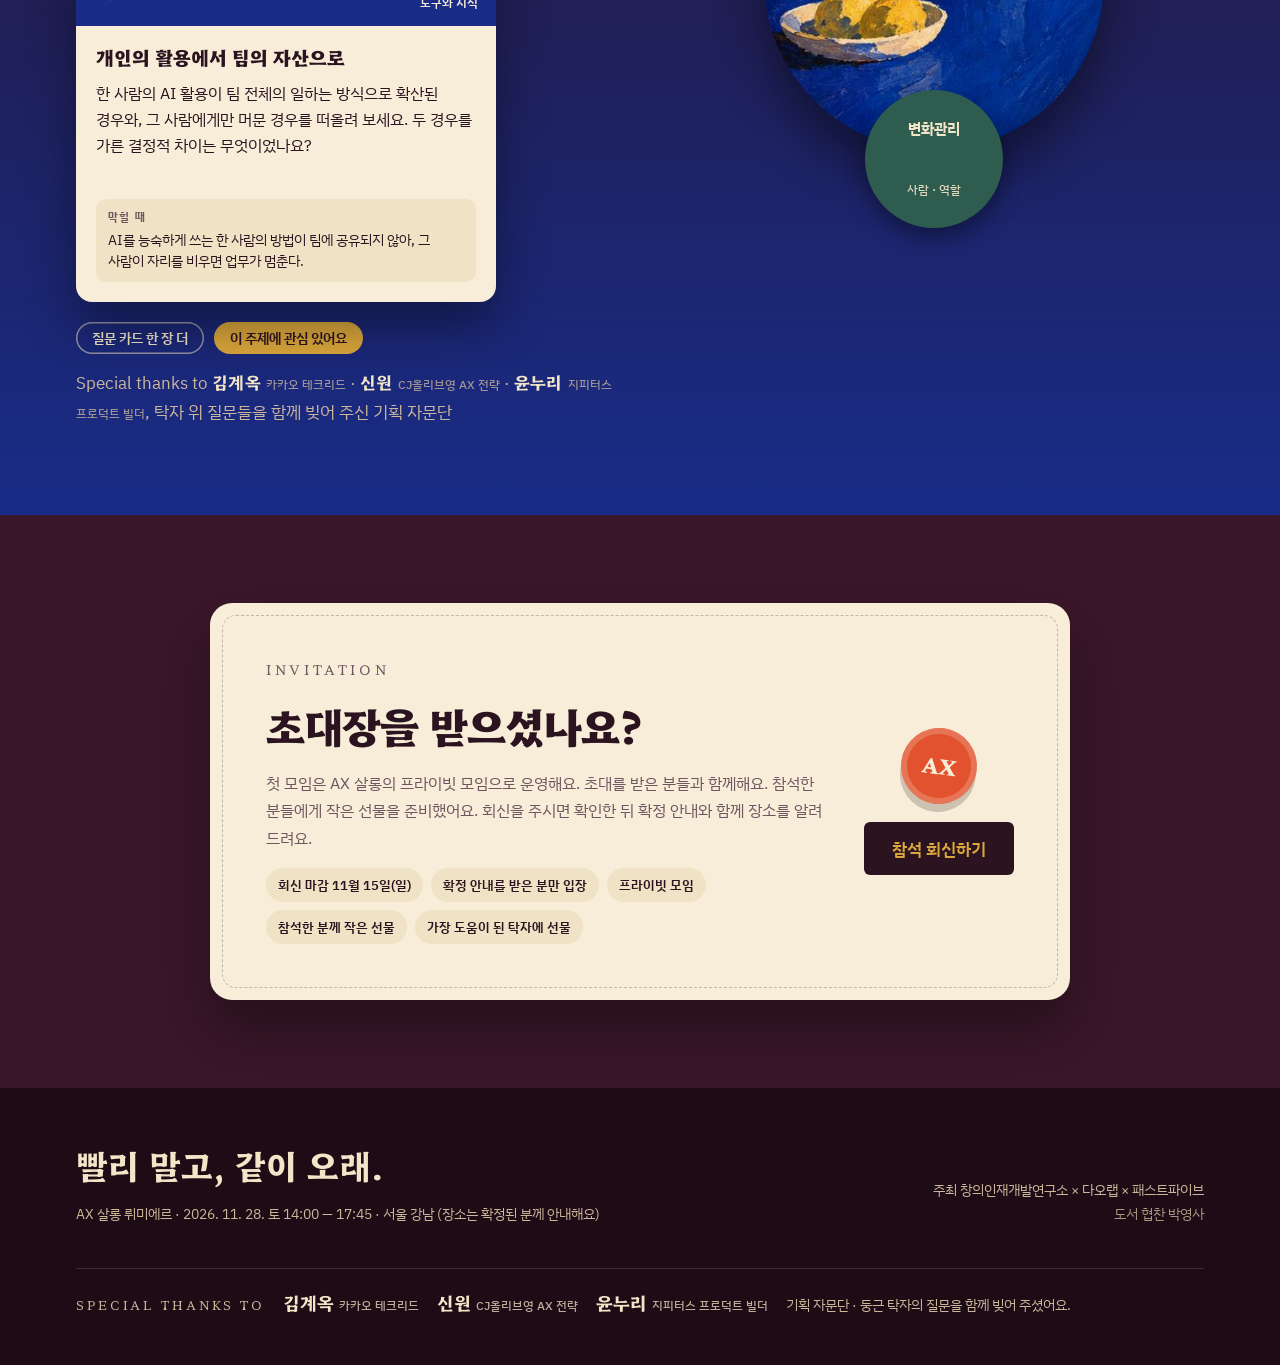
==== commit 1c78da3b: "invite code" ====
--- a/index.html
+++ b/index.html
@@ -703,7 +703,7 @@
 
     <form id="apply-form" novalidate>
       <div class="hp" aria-hidden="true"><label for="f-web">웹사이트</label><input id="f-web" name="website" type="text" tabindex="-1" autocomplete="off"></div>
-      <div class="field" style="margin-bottom:22px"><label for="f-code">초대 코드</label><div class="hint">초대 메시지에 적혀 있어요. 코드가 없으시면 비워 두세요. 다음 회차 소식을 먼저 알려 드릴게요.</div><input id="f-code" name="code" type="text" autocomplete="off" autocapitalize="characters" spellcheck="false" placeholder="예: LUMIERE"></div>
+      <div class="field" style="margin-bottom:22px"><label for="f-code">초대 코드</label><div class="hint">초대 메시지에 적혀 있어요. 코드가 없으시면 비워 두세요. 다음 회차 소식을 먼저 알려 드릴게요.</div><input id="f-code" name="code" type="text" autocomplete="off" autocapitalize="characters" spellcheck="false" placeholder="초대 메시지에 적힌 코드"></div>
 
       <fieldset>
         <legend>기본 정보</legend>
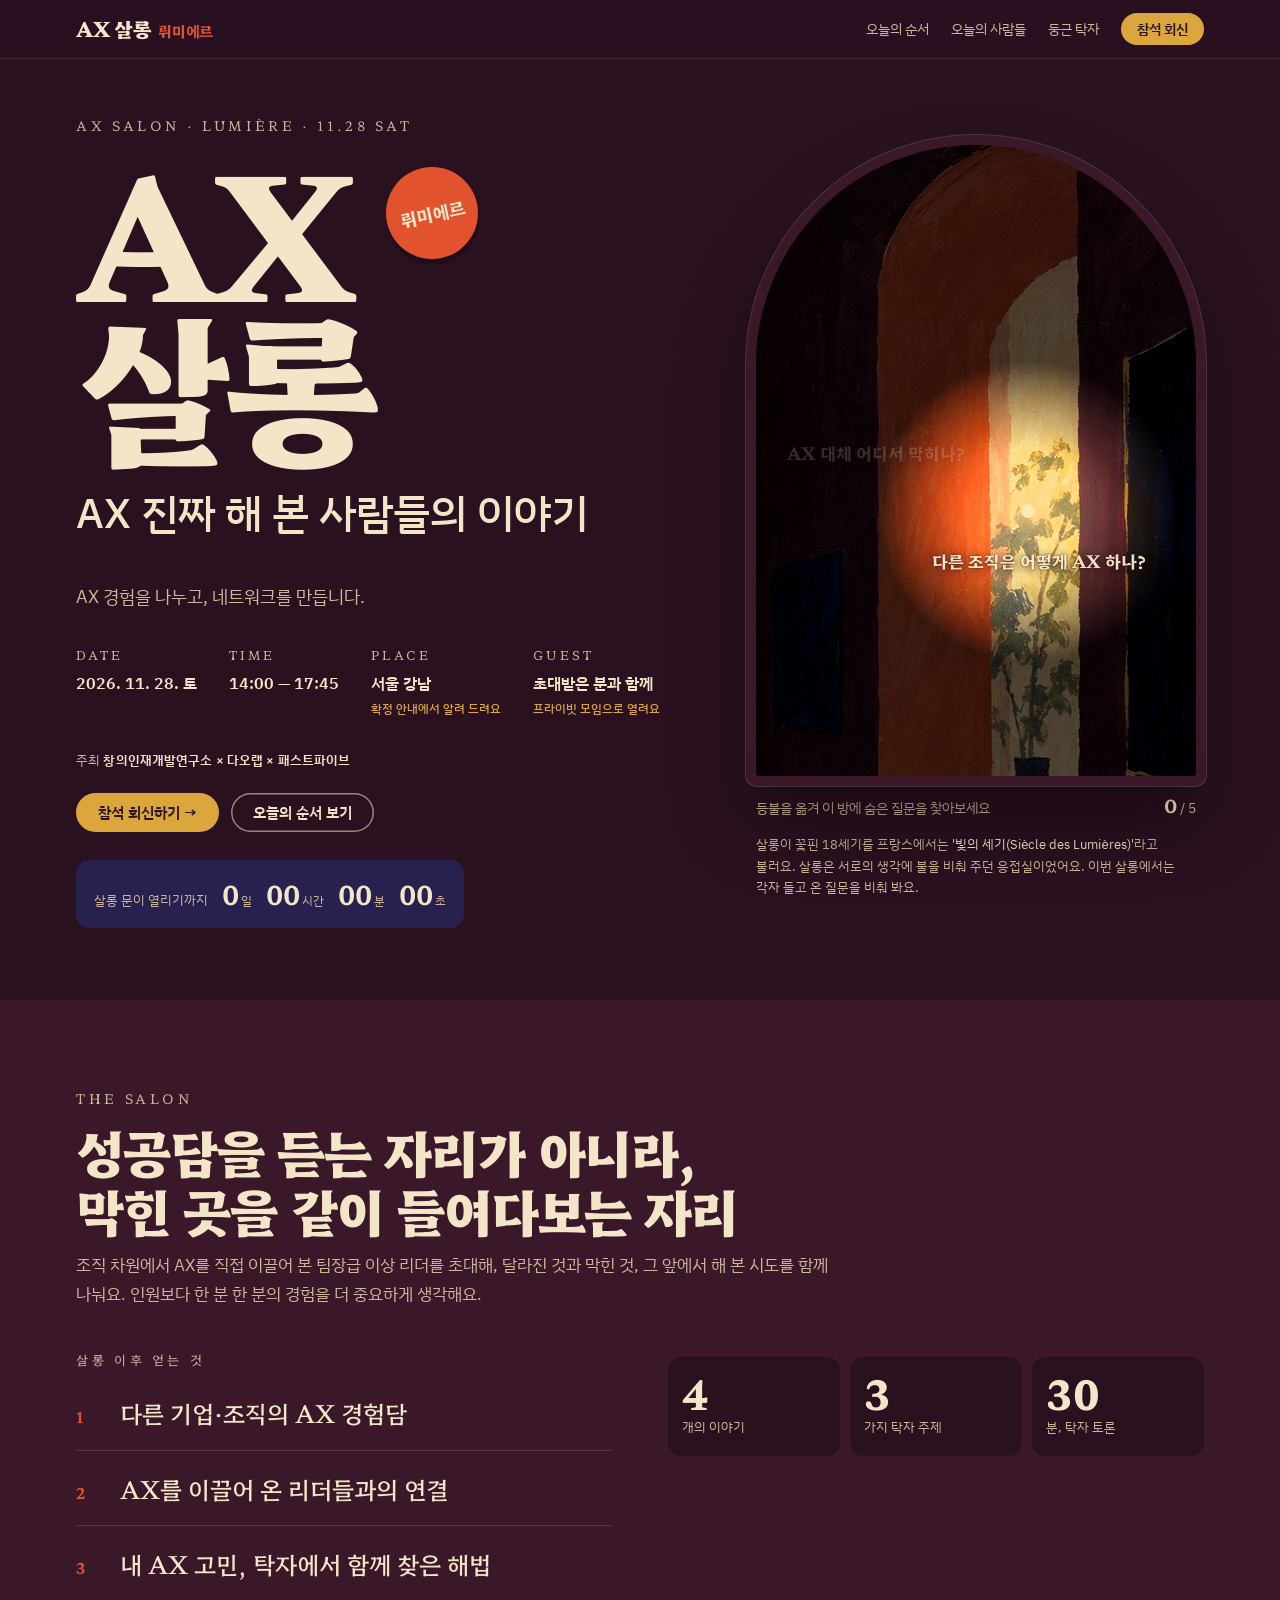
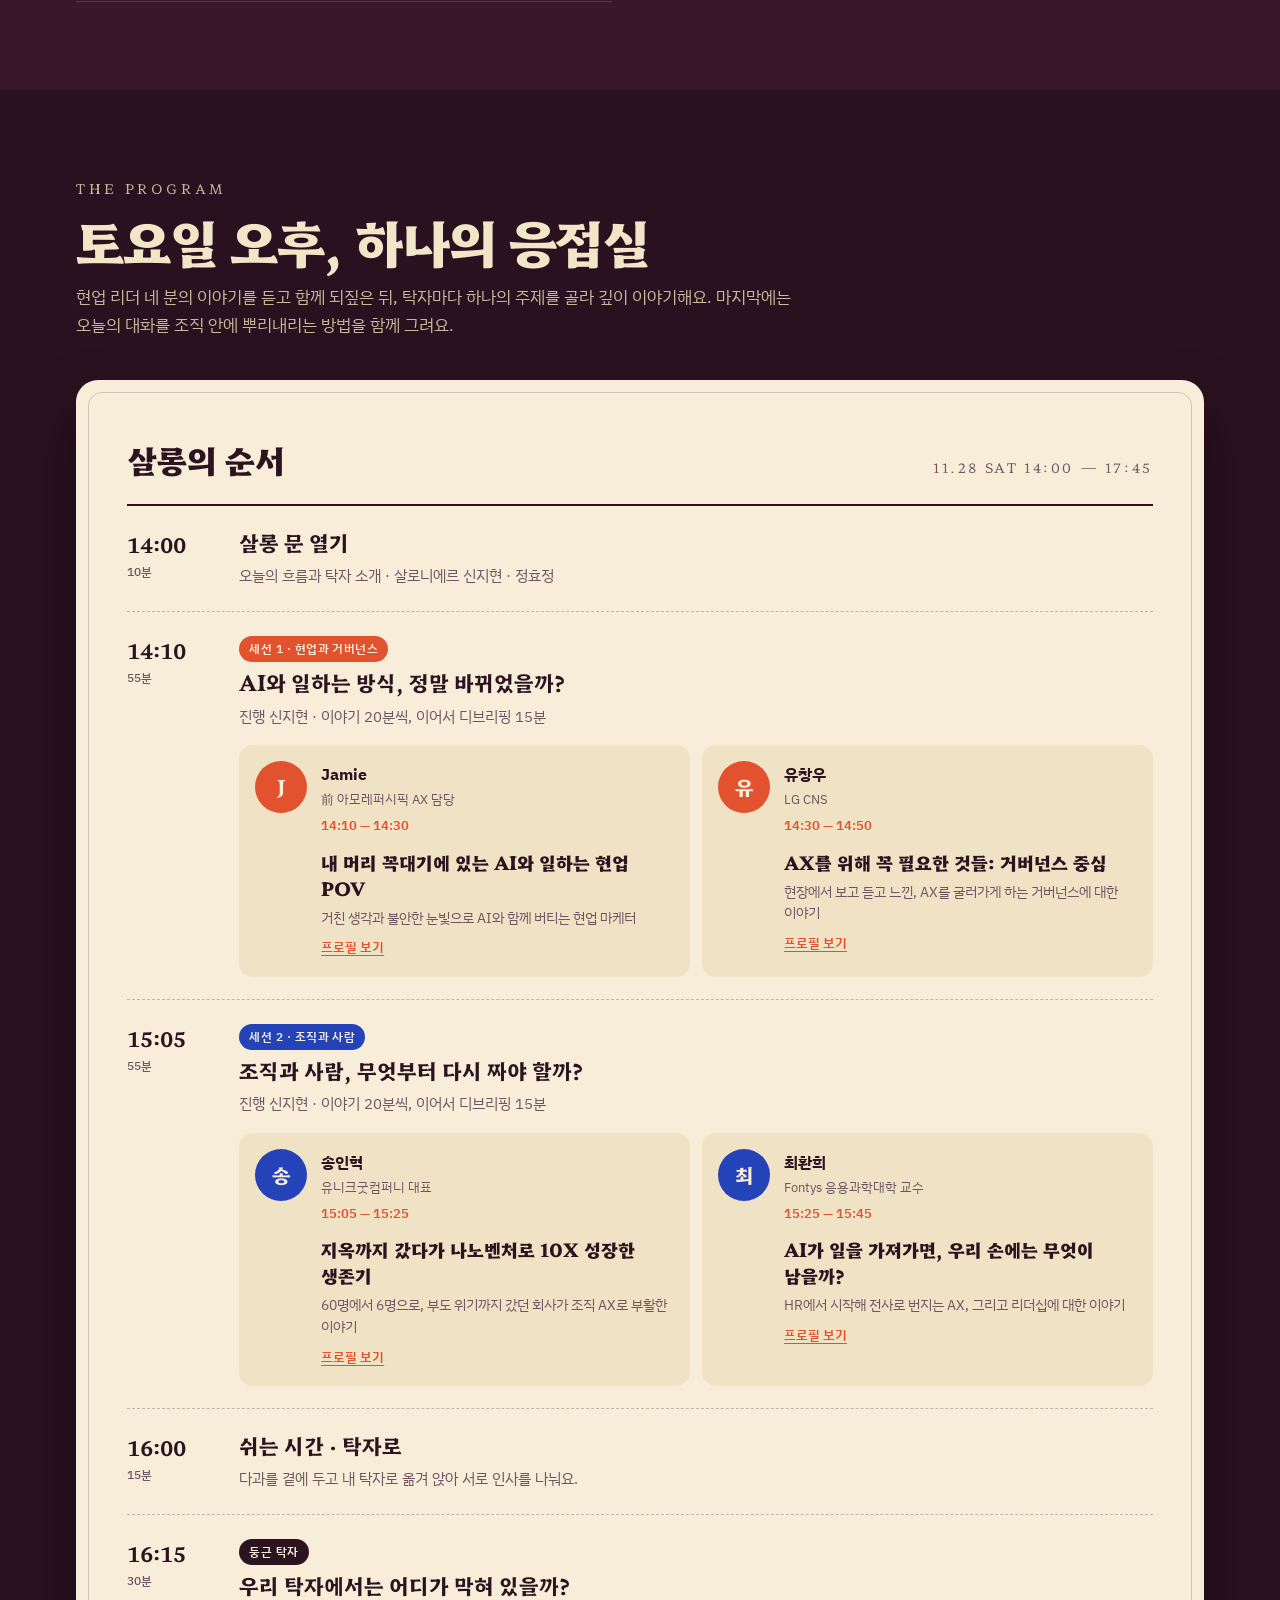
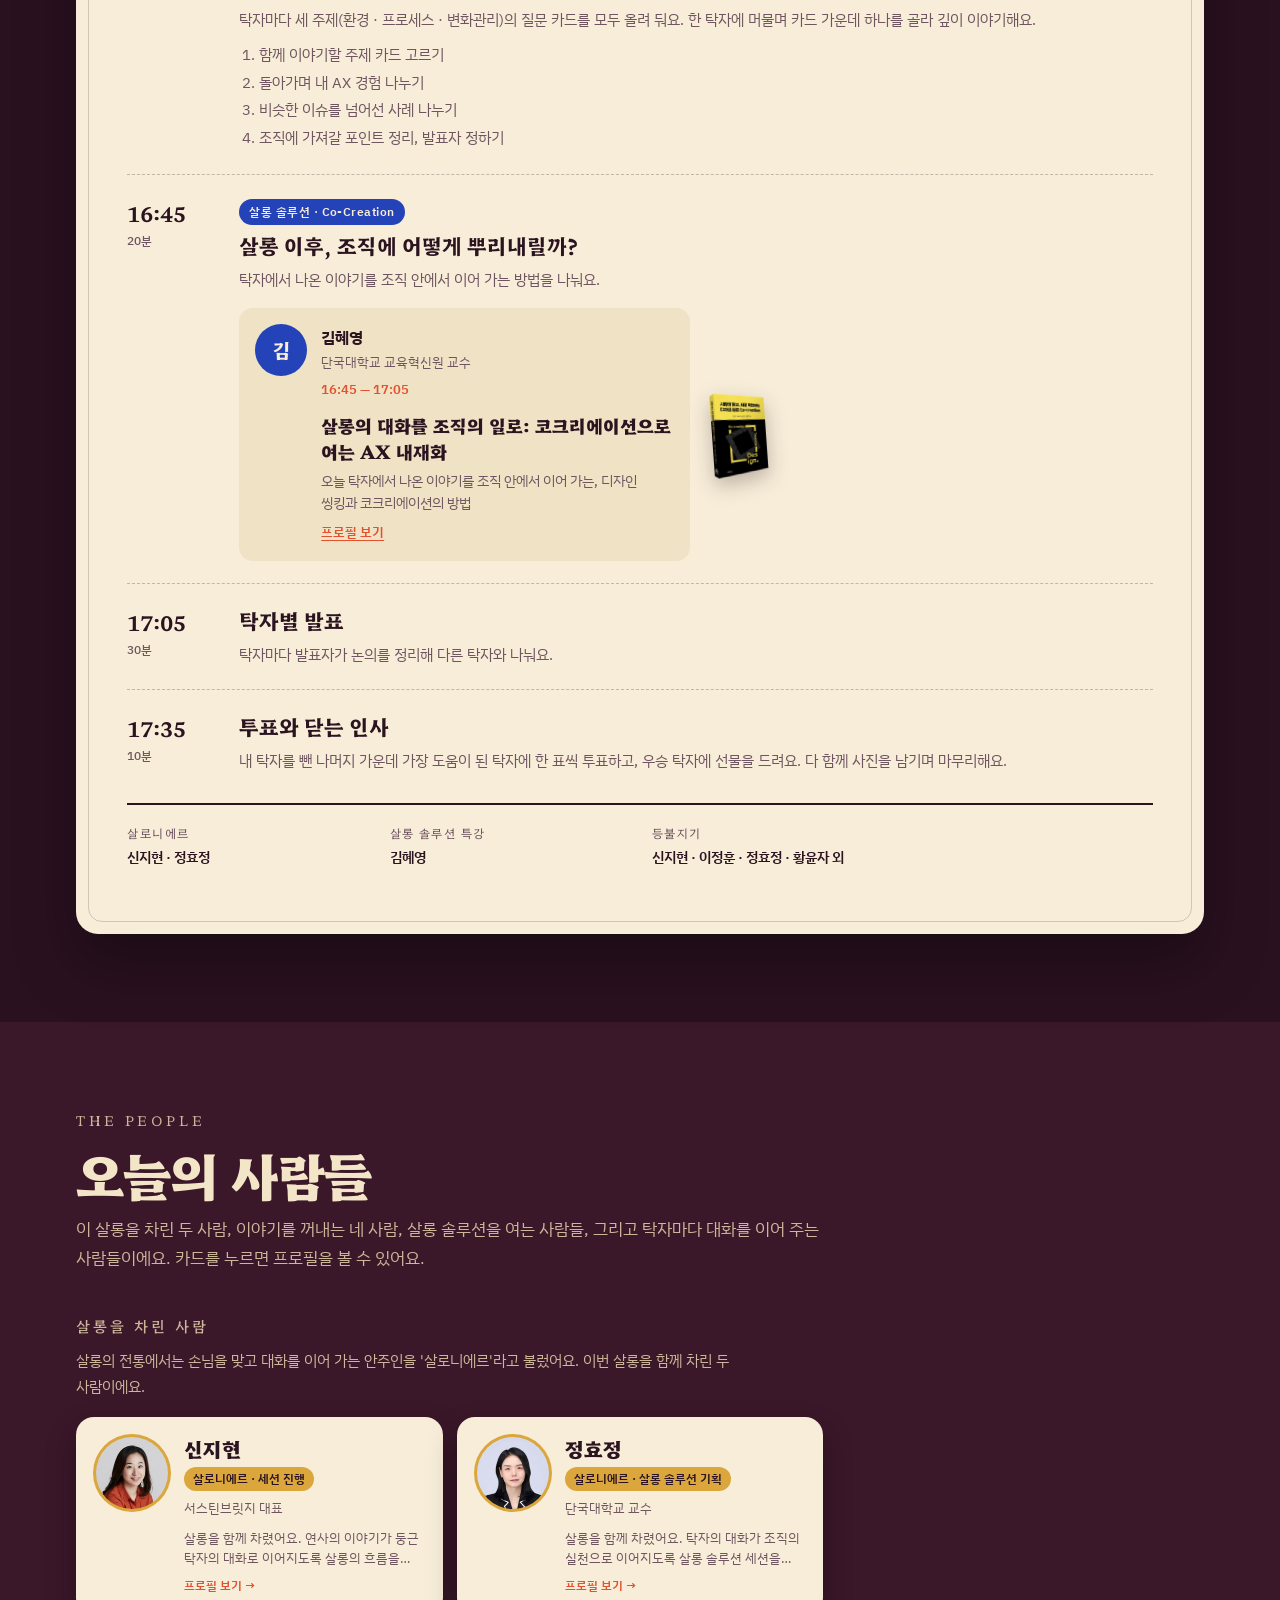
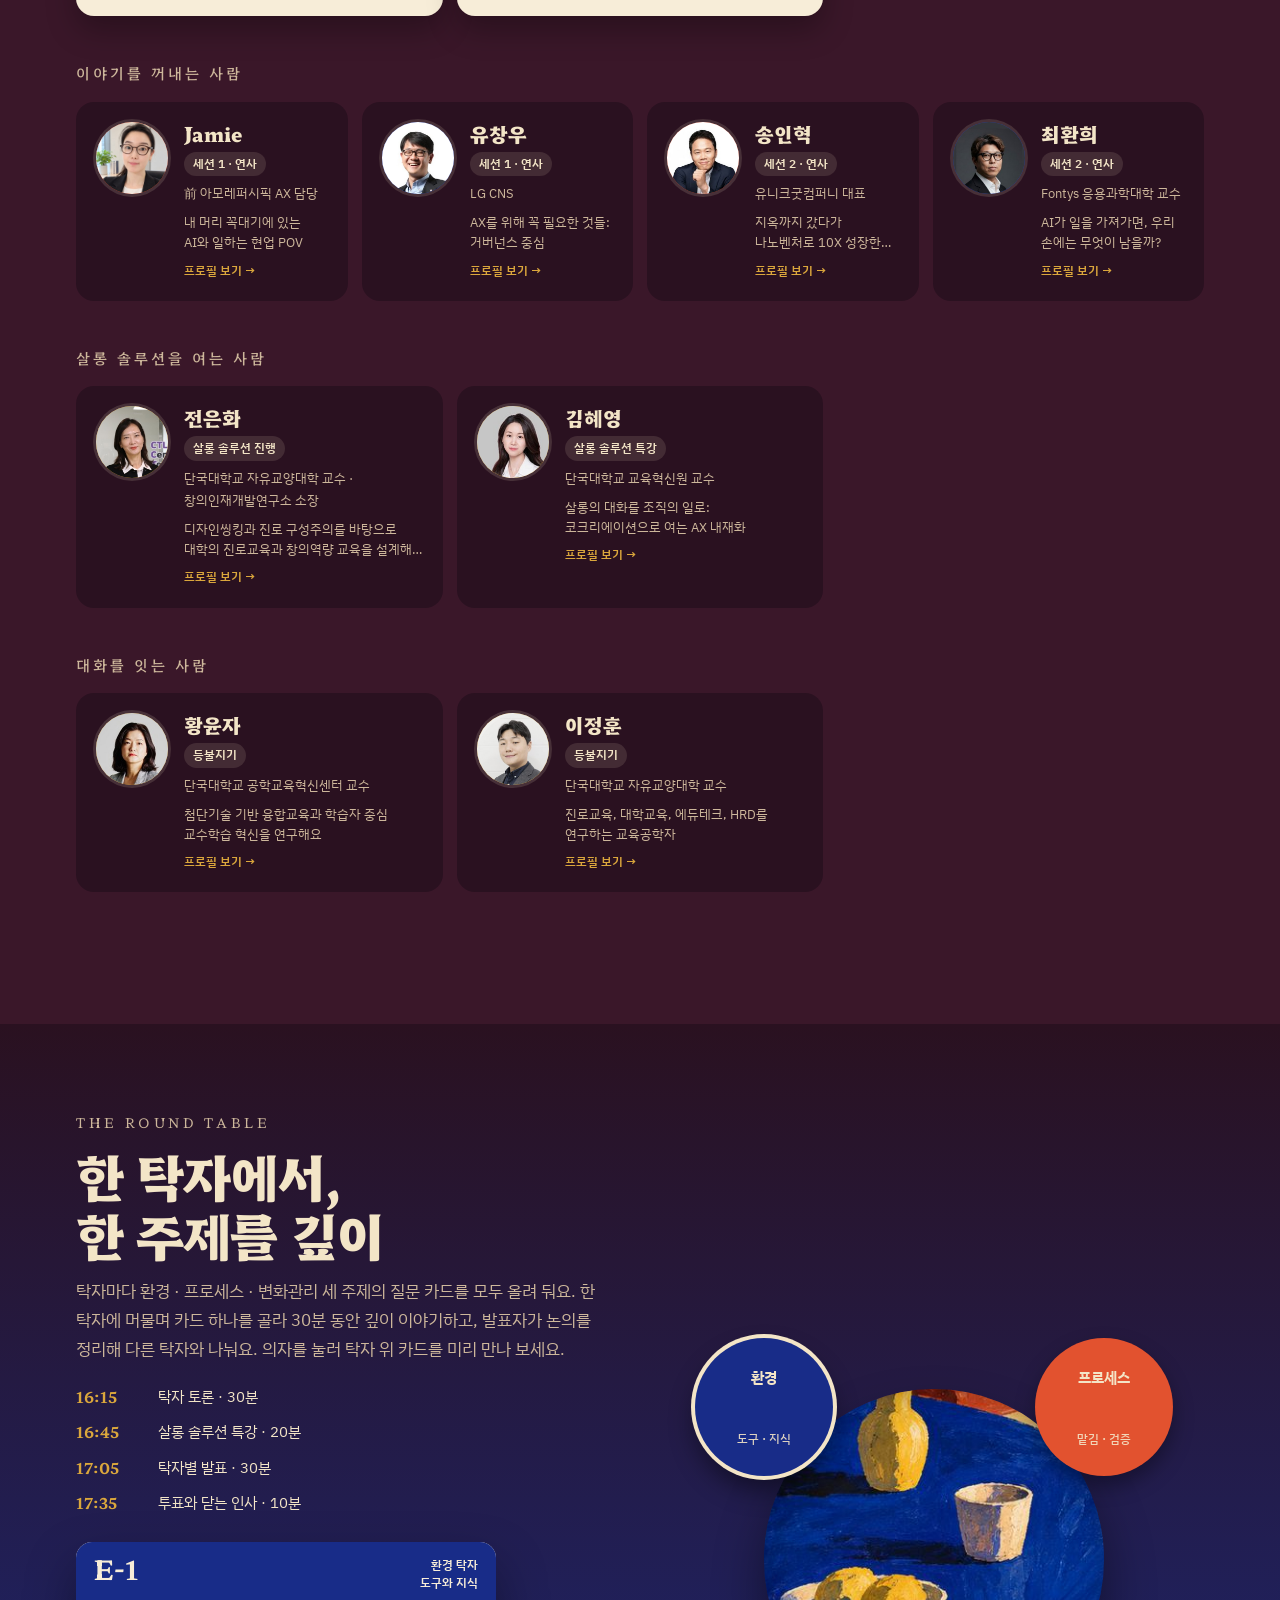
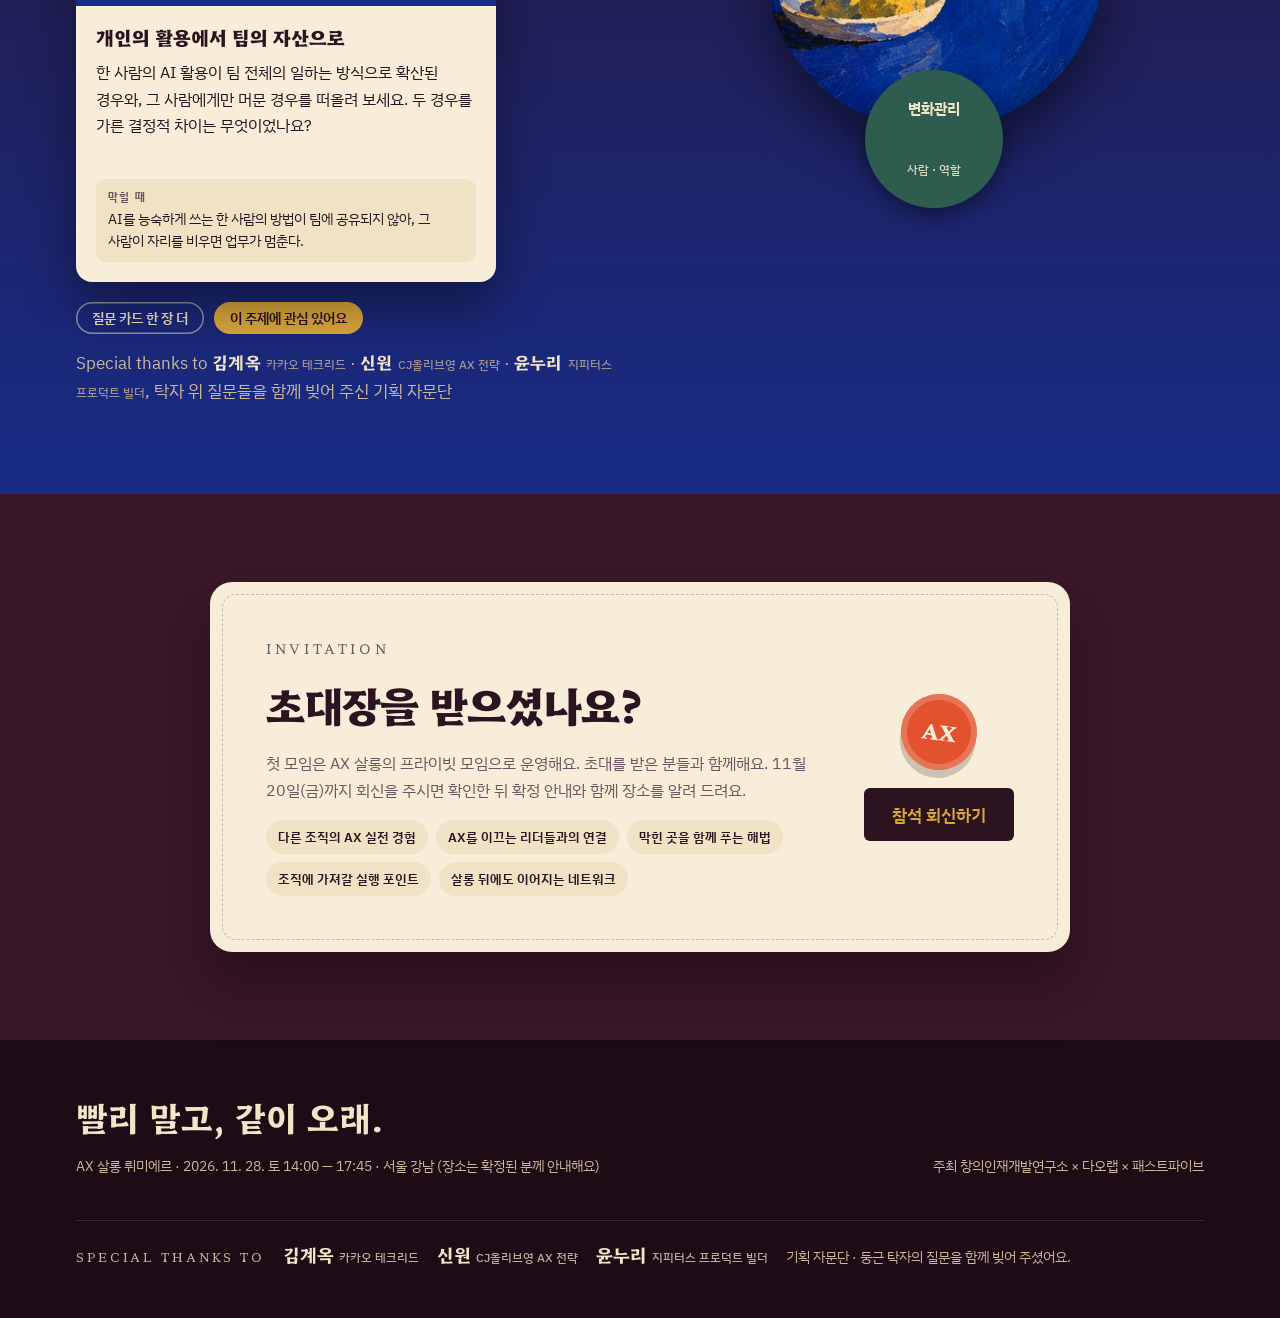
==== commit e0d26e06: "Add files via upload" ====
--- a/index.html
+++ b/index.html
@@ -365,6 +365,9 @@
 .mapframe iframe { display: block; width: 100%; height: 100%; border: 0; }
 .hp { position: absolute; left: -9999px; width: 1px; height: 1px; overflow: hidden; }
 .btn[disabled] { opacity: .6; cursor: progress; }
+.bookfig { margin: 0; display: flex; align-items: center; padding: 8px 10px; min-width: 0; }
+.bookfig img { width: 54px; height: auto; flex: none; transform: rotate(-4deg); filter: drop-shadow(0 8px 10px rgba(43,20,32,.28)); transition: transform .3s ease; }
+.bookfig:hover img { transform: rotate(0deg) translateY(-3px); }
 .thanks b small, .thanks-inline small { font-family: var(--body); font-size: 12px; font-weight: 500; opacity: .75; margin-left: 5px; letter-spacing: 0; }
 .hosted { margin: 16px 0 22px; font-size: 13px; color: var(--cream-dim); letter-spacing: .01em; }
 .hosted b { color: var(--cream); font-weight: 600; }
@@ -401,9 +404,9 @@
           <div><dt>DATE</dt><dd>2026. 11. 28. 토</dd></div>
           <div><dt>TIME</dt><dd>14:00 — 17:45</dd></div>
           <div><dt>PLACE</dt><dd>서울 강남<small>확정 안내에서 알려 드려요</small></dd></div>
-          <div><dt>GUEST</dt><dd>초대받은 분과 함께<small>참석한 분께 작은 선물을 준비했어요</small></dd></div>
+          <div><dt>GUEST</dt><dd>초대받은 분과 함께<small>프라이빗 모임으로 열려요</small></dd></div>
         </dl>
-        <p class="hosted"><span class="nw">주최 <b>창의인재개발연구소 × 다오랩 × 패스트파이브</b></span> · <span class="nw">도서 협찬 <b>박영사</b></span></p>
+        <p class="hosted"><span class="nw">주최 <b>창의인재개발연구소 × 다오랩 × 패스트파이브</b></span></p>
         <div class="cta-row">
           <button class="btn btn-primary" type="button" data-open>참석 회신하기 →</button>
           <a class="btn btn-ghost" href="#program">오늘의 순서 보기</a>
@@ -579,6 +582,9 @@
                   <button class="plink" type="button" data-person="kim">프로필 보기</button>
                 </div>
               </div>
+              <figure class="bookfig">
+                <img src="assets/book.webp" alt="『사람이 묻고, AI로 확장하는 디자인 씽킹 Co-creation』 표지" width="320" height="504" loading="lazy">
+              </figure>
             </div>
           </div>
         </div>
@@ -665,8 +671,8 @@
         <div>
           <div class="eyebrow" style="color:var(--ink-soft)">Invitation</div>
           <h2 id="invite-title" style="margin-top:8px">초대장을 받으셨나요?</h2>
-          <p>첫 모임은 AX 살롱의 프라이빗 모임으로 운영해요. 초대를 받은 분들과 함께해요. 참석한 분들에게 작은 선물을 준비했어요. 회신을 주시면 확인한 뒤 확정 안내와 함께 장소를 알려 드려요.</p>
-          <div class="dates"><span>회신 마감 11월 15일(일)</span><span>확정 안내를 받은 분만 입장</span><span>프라이빗 모임</span><span>참석한 분께 작은 선물</span><span>가장 도움이 된 탁자에 선물</span></div>
+          <p>첫 모임은 AX 살롱의 프라이빗 모임으로 운영해요. 초대를 받은 분들과 함께해요. 11월 20일(금)까지 회신을 주시면 확인한 뒤 확정 안내와 함께 장소를 알려 드려요.</p>
+          <div class="dates"><span>다른 조직의 AX 실전 경험</span><span>AX를 이끄는 리더들과의 연결</span><span>막힌 곳을 함께 푸는 해법</span><span>조직에 가져갈 실행 포인트</span><span>살롱 뒤에도 이어지는 네트워크</span></div>
         </div>
         <div style="display:grid;gap:18px;justify-items:center">
           <div class="seal-sm" aria-hidden="true">AX</div>
@@ -683,7 +689,7 @@
       <div class="motto2">빨리 말고, 같이 오래.</div>
       <div style="margin-top:8px">AX 살롱 뤼미에르 · 2026. 11. 28. 토 14:00 — 17:45 · 서울 강남 (장소는 확정된 분께 안내해요)</div>
     </div>
-    <div style="text-align:right">주최 창의인재개발연구소 × 다오랩 × 패스트파이브<br><span style="opacity:.8">도서 협찬 박영사</span></div>
+    <div style="text-align:right">주최 창의인재개발연구소 × 다오랩 × 패스트파이브</div>
     <div class="thanks"><span class="lab">Special thanks to</span><b>김계옥<small>카카오 테크리드</small></b><b>신원<small>CJ올리브영 AX 전략</small></b><b>윤누리<small>지피터스 프로덕트 빌더</small></b><span>기획 자문단 · 둥근 탁자의 질문을 함께 빚어 주셨어요.</span></div>
   </div>
 </footer>
@@ -696,7 +702,7 @@
     <button class="close" type="button" data-close aria-label="회신서 닫기">×</button>
     <div class="eyebrow" style="color:var(--ink-soft);margin-top:30px">RSVP</div>
     <h2 id="apply-title">참석 회신</h2>
-    <p class="lead">첫 모임은 AX 살롱의 프라이빗 모임으로, 조직에서 AX를 이끌어 본 팀장급 이상 리더 가운데 초대를 받은 분들과 함께해요. 참석한 분들에게 작은 선물을 준비했어요. 11월 28일(토) 오후 2시부터 5시 45분까지 서울 강남에서 만나요. 회신을 확인한 뒤 확정 안내와 장소를 메일로 보내 드리고, 확정 안내를 받은 분만 입장하실 수 있어요. 회신 마감은 11월 15일(일)이에요.</p>
+    <p class="lead">첫 모임은 AX 살롱의 프라이빗 모임으로, 조직에서 AX를 이끌어 본 팀장급 이상 리더 가운데 초대를 받은 분들과 함께해요. 11월 28일(토) 오후 2시부터 5시 45분까지 서울 강남에서 만나요. 회신을 확인한 뒤 확정 안내와 장소를 메일로 보내 드리고, 확정 안내를 받은 분만 입장하실 수 있어요. 회신 마감은 11월 20일(금)이에요.</p>
     <p class="draftnote"><b>시안 안내</b> · 접수 창구를 연결하기 전 시안이에요. 지금은 제출하면 확인 화면까지만 보이고, 내용은 저장되지 않아요.</p>
 
     <div class="progress" id="progressbar" aria-hidden="true"><span id="prog-txt">0 / 8</span><div class="track"><div class="fill" id="prog"></div></div><span>필수 항목</span></div>
@@ -723,8 +729,8 @@
         <legend>AX 경험</legend>
         <p class="legend-sub">탁자를 꾸릴 때 참고해요.</p>
         <div class="field" data-req><label for="f-role">조직에서 AI·AX와 관련해 맡고 계신 일<span class="req">*</span></label><input id="f-role" name="role" type="text" placeholder="예: 전사 AX 추진 리드, HR 부문 AI 도입 총괄"><div class="err"></div></div>
-        <div class="field" data-req><label for="f-exp">어떤 경험을 해 오셨나요<span class="req">*</span></label><div class="hint">무엇을 해 봤고, 무엇이 바뀌었거나 어디서 막혔는지 두세 문장이면 충분해요.</div><textarea id="f-exp" name="experience"></textarea><div class="err"></div></div>
-        <div class="field"><span class="lab" id="seat-lab">관심 주제 (여러 개 골라도 돼요)</span><div class="hint">당일 탁자에서 함께 고를 토론 주제예요.</div>
+        <div class="field" data-req><label for="f-exp">AX 관련 어떤 경험을 해 오셨나요<span class="req">*</span></label><div class="hint">무엇을 해 봤고, 무엇이 바뀌었거나 어디서 막혔는지 두세 문장이면 충분해요.</div><textarea id="f-exp" name="experience"></textarea><div class="err"></div></div>
+        <div class="field"><span class="lab" id="seat-lab">AX 관심 주제</span><div class="hint">살롱 웹페이지 라운드 테이블의 키워드를 클릭하시면 논의 주제를 볼 수 있어요. 여러 개 골라도 돼요.</div>
           <div class="chips" role="group" aria-labelledby="seat-lab">
             <input type="checkbox" name="seat" id="s-env" value="환경"><label for="s-env">환경 · 도구와 지식</label>
             <input type="checkbox" name="seat" id="s-pro" value="프로세스"><label for="s-pro">프로세스 · 맡김과 검증</label>
@@ -899,7 +905,7 @@
             bio: ['단국대학교 교육혁신원에서 대학의 교수학습과 학생 지원을 연구해요', '사용자 페르소나처럼 디자인씽킹 도구로 사람의 필요에서 출발하는 지원 체계를 설계해 왔어요', '『사람이 묻고, AI로 확장하는 디자인 씽킹 Co-creation』 공저자'] },
     shin: { name: '신지현', role: '살로니에르 · 세션 진행', org: '서스틴브릿지 대표', c: 'var(--ochre)', photo: 'assets/people/shin.jpg',
             host: ['Salonnière', '살롱을 함께 차렸어요. 연사의 이야기가 둥근 탁자의 대화로 이어지도록 살롱의 흐름을 설계하고 이끌어요.', ['세션 진행', '등불지기']],
-            bio: ['미래의 일과 조직을 연구하고 실험하는 비영리 커뮤니티 다오랩에서 AX 살롱을 기획해요', 'IBM에서 CSR과 연사 프로그램을 맡아 사람과 이야기를 이어 왔어요'] },
+            bio: ['IBM에서의 CSR 경력을 포함하여 ESG/CSR·마케팅 분야에서 약 25년간 실무 경험을 쌓은 글로벌 ESG·CSR 전문가예요', "미래의 일과 조직을 연구하고 실험하는 비영리 커뮤니티 '다오랩'에서 다오콘, AX 살롱을 기획했어요", "'AI 시대, 굿 거버넌스'에 관심이 많고, 「한 권으로 끝내는 ESG 수업」 저자, 「ESG 생존경영」 공저자예요"] },
     jung: { name: '정효정', role: '살로니에르 · 살롱 솔루션 기획', org: '단국대학교 교수', c: 'var(--ochre)', photo: 'assets/people/jung.jpg',
             host: ['Salonnière', '살롱을 함께 차렸어요. 탁자의 대화가 조직의 실천으로 이어지도록 살롱 솔루션 세션을 기획했어요.', ['살롱 솔루션 기획', '등불지기', '공저자']],
             bio: ['교육혁신원 교수학습개발센터장으로 대학의 AX 대응과 교원·학생의 JX를 지원해요', '창의인재개발연구소에서 인재양성의 미래 아젠다를 제안하고 사람을 연결해요', '바이오헬스·글로벌K-컬처 융합전공을 운영해요', '『사람이 묻고, AI로 확장하는 디자인 씽킹 Co-creation』 공저자'] },
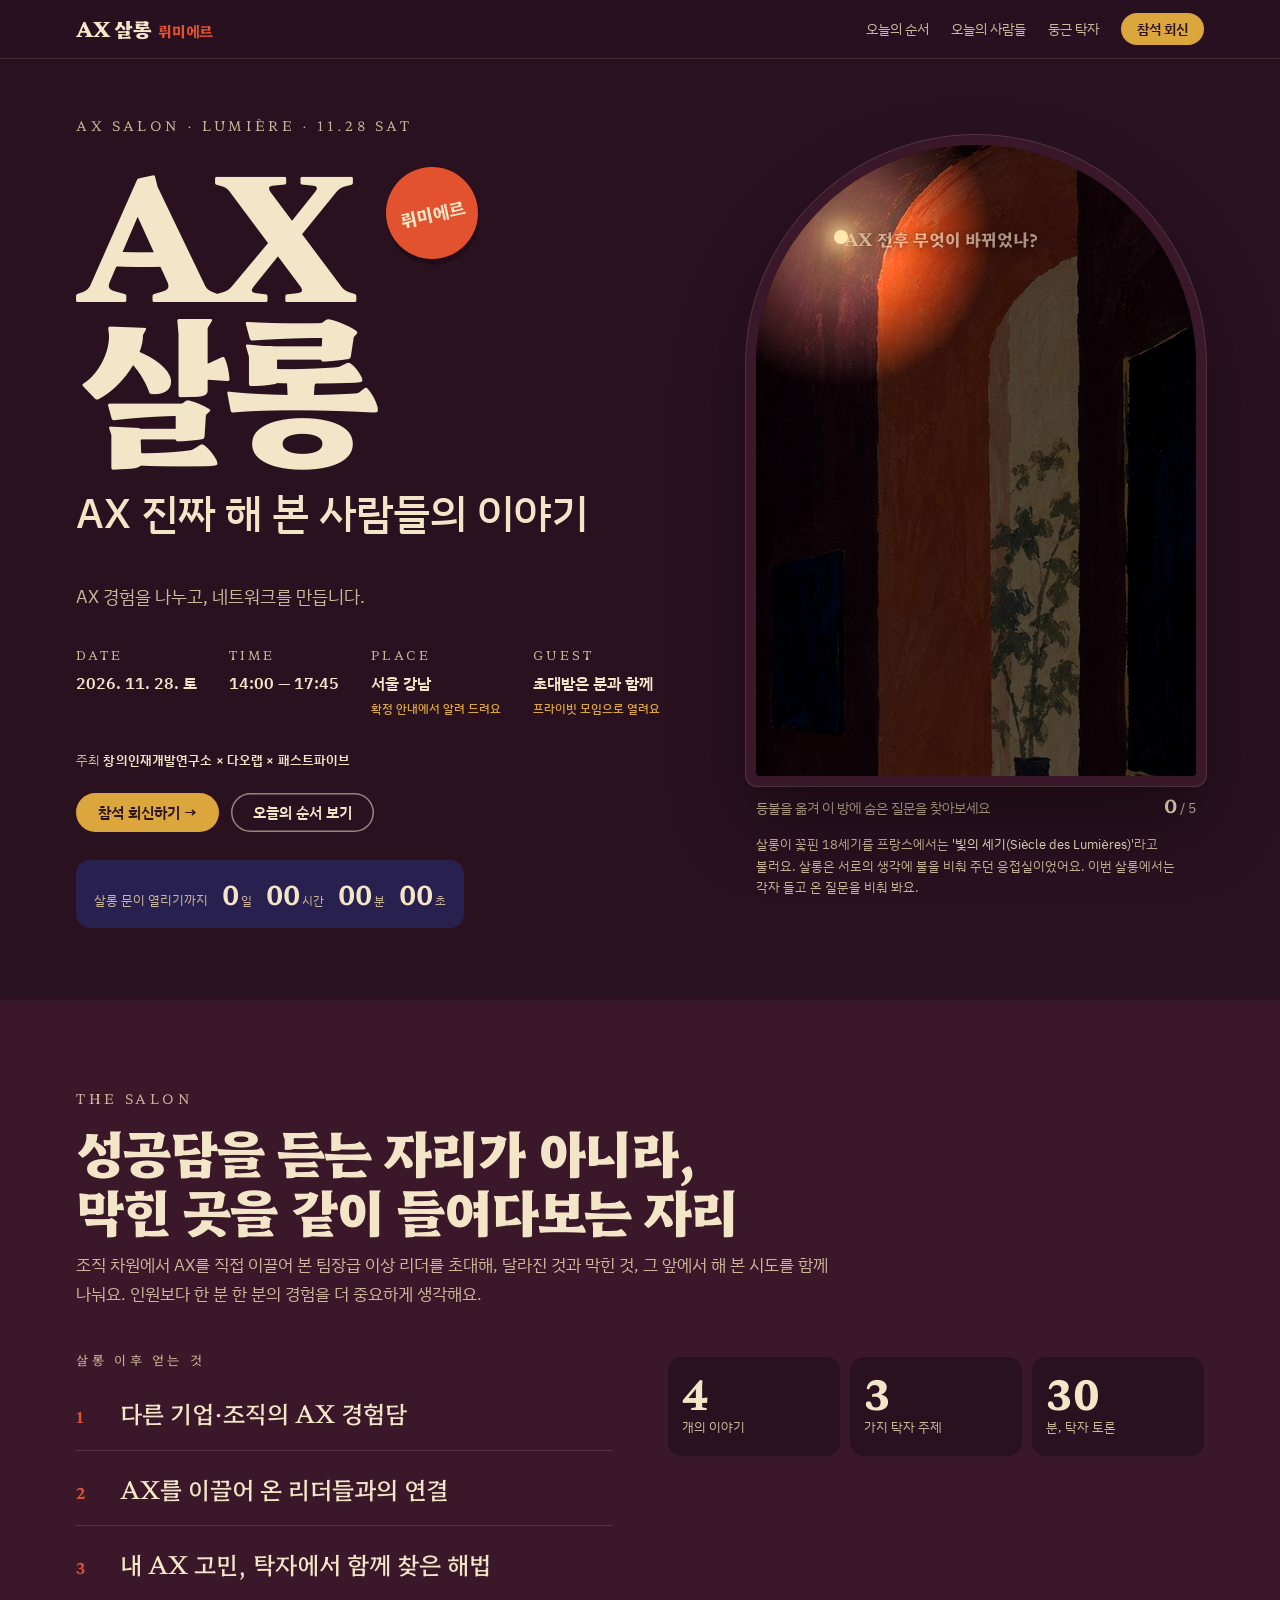
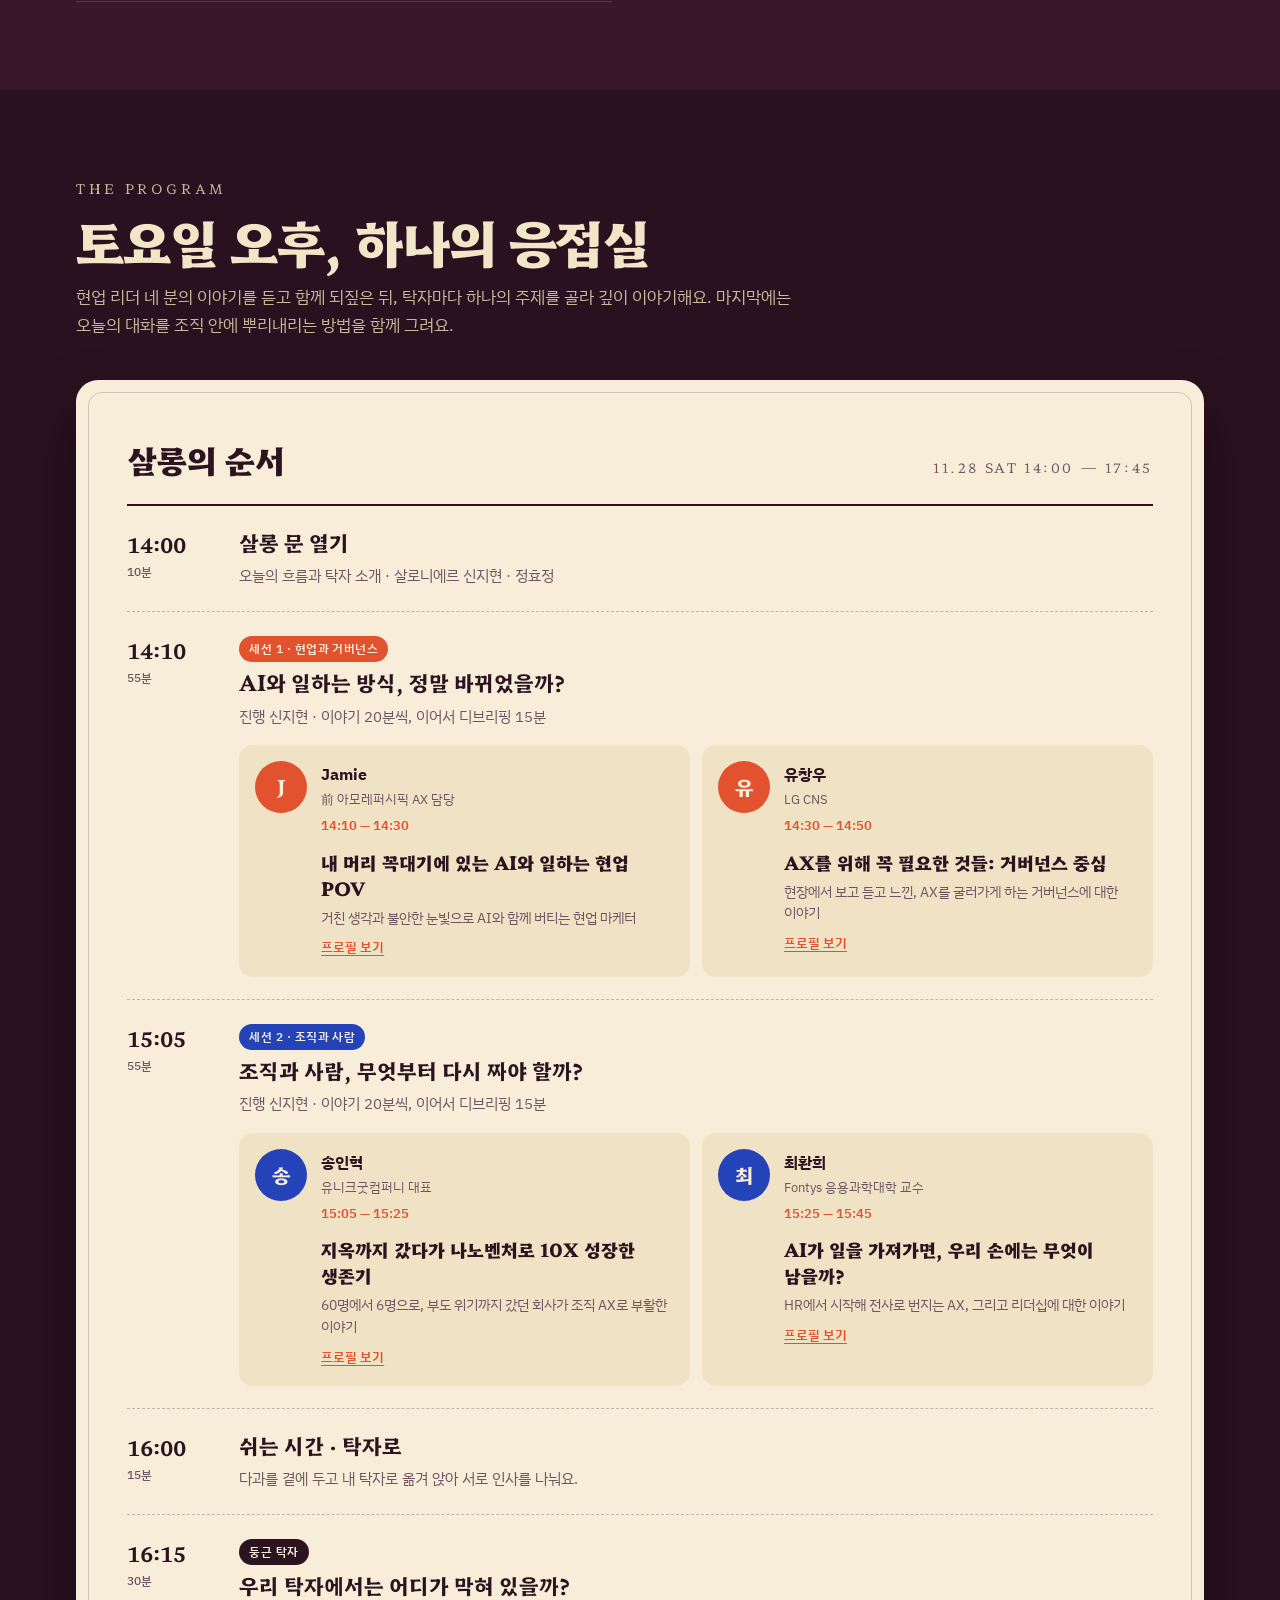
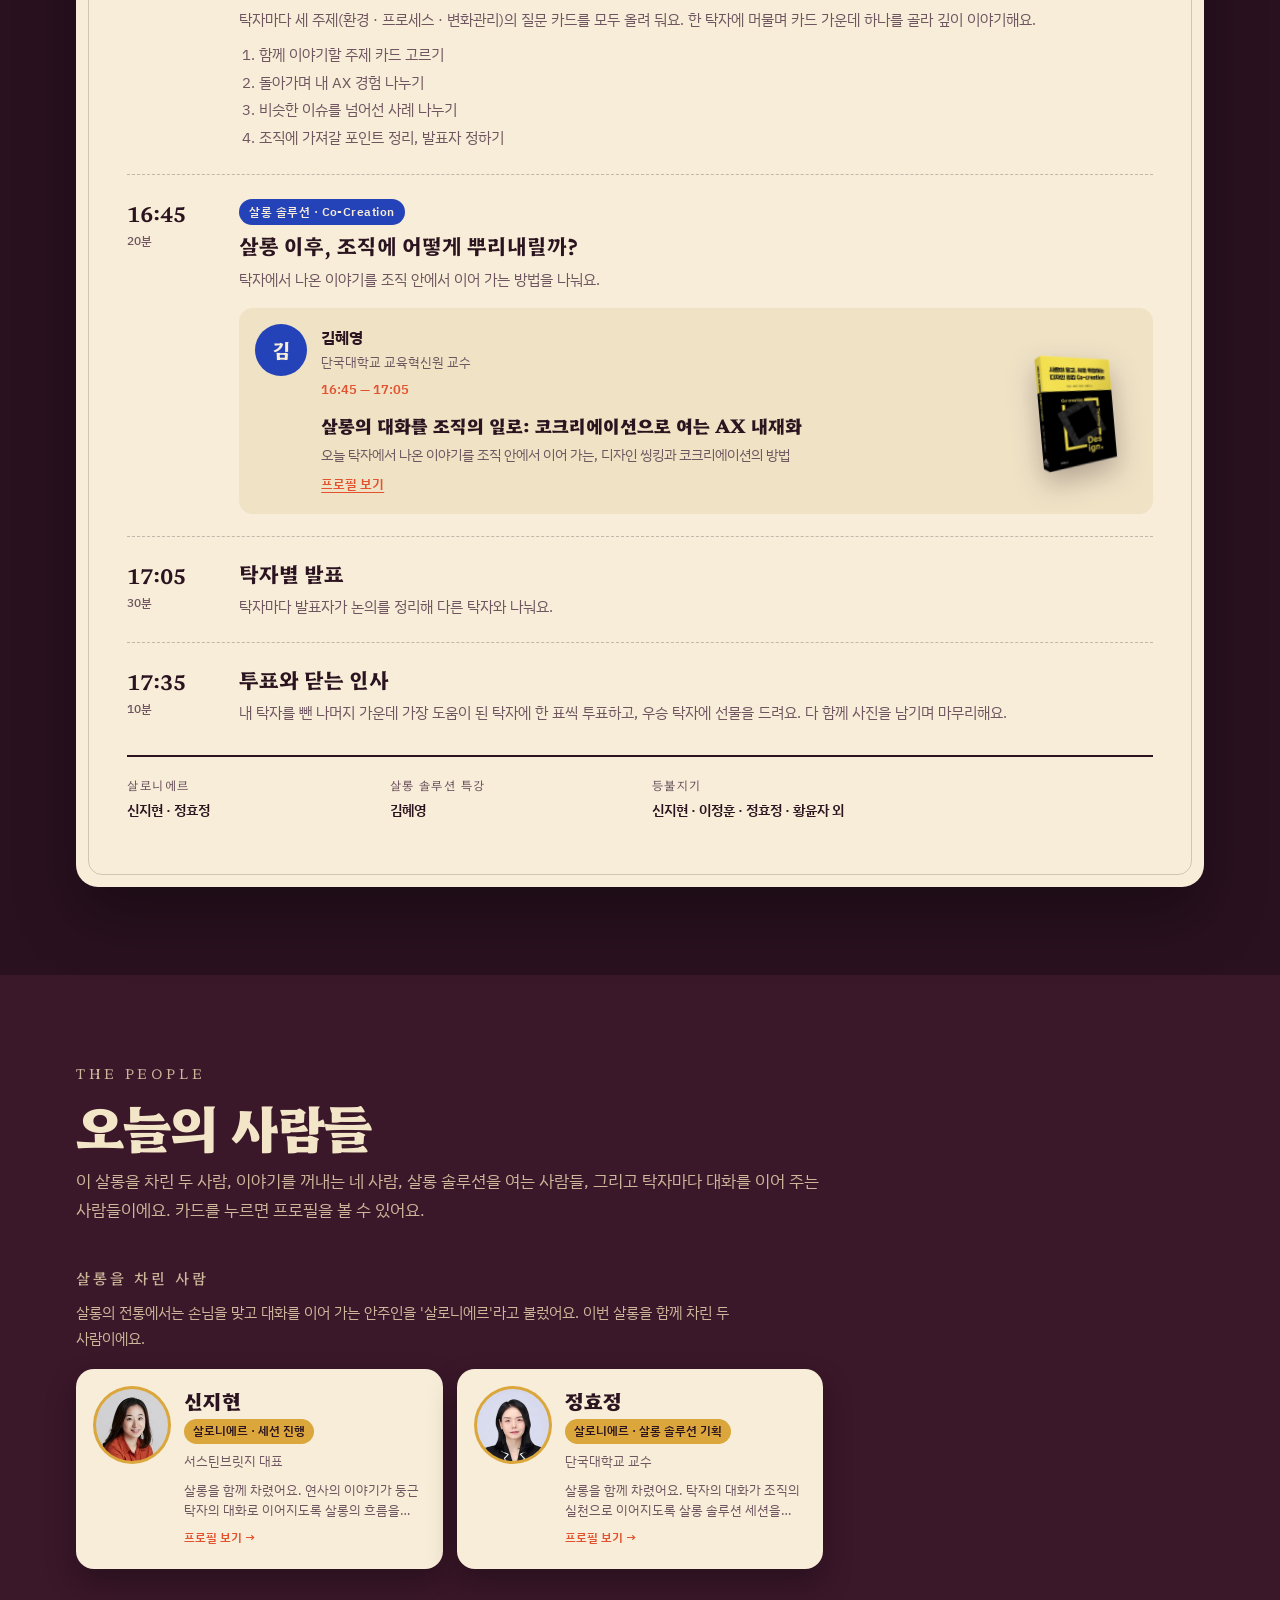
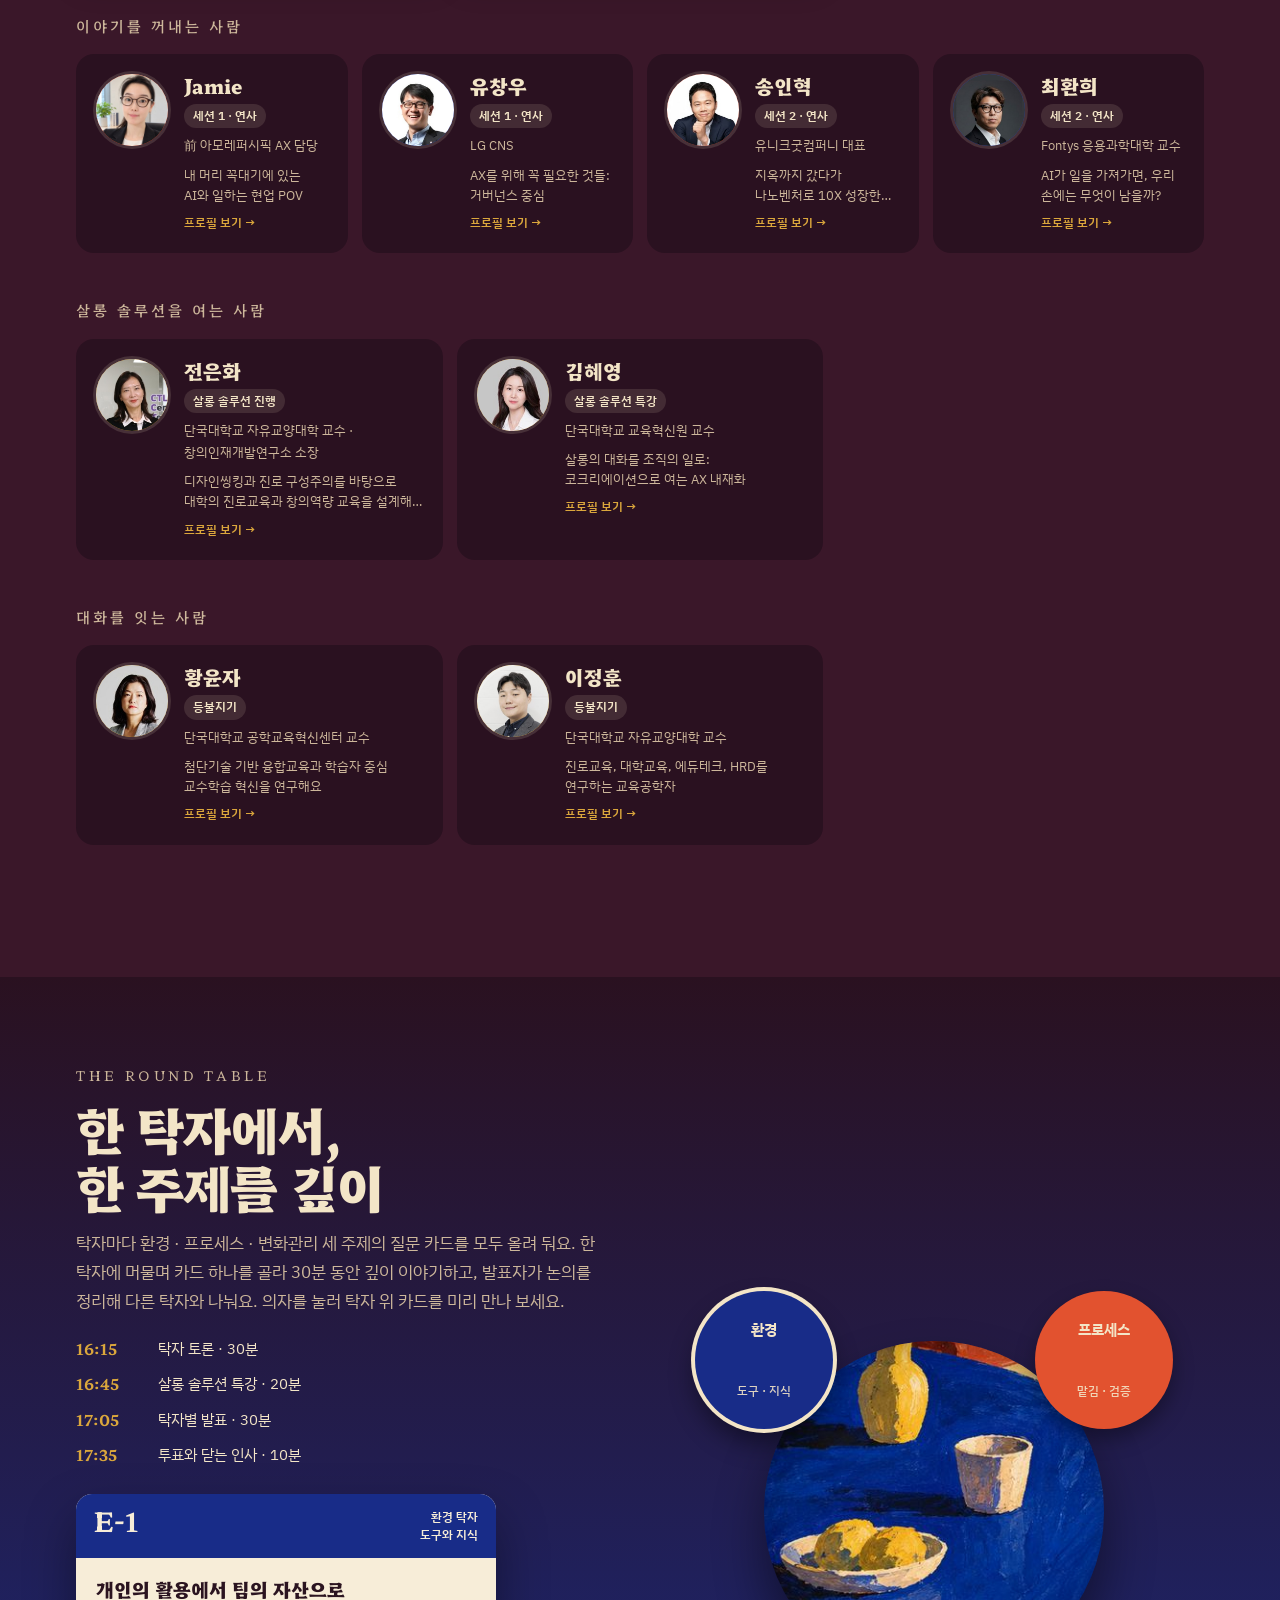
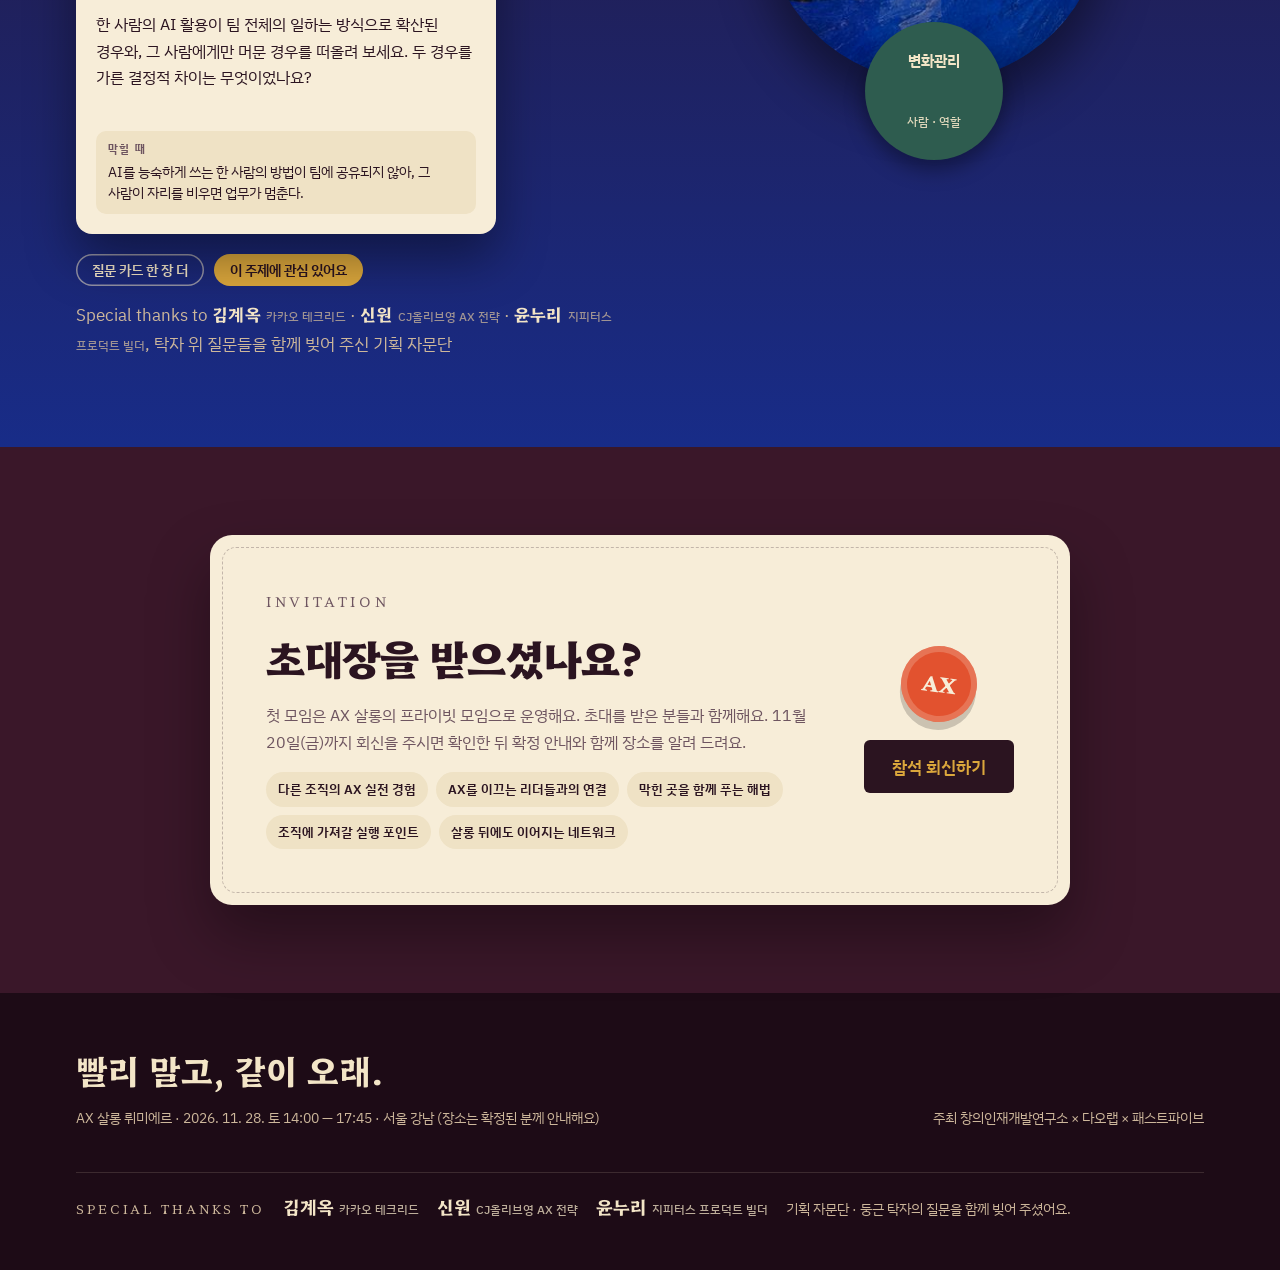
==== commit 20673670: "Add files via upload" ====
--- a/index.html
+++ b/index.html
@@ -365,9 +365,16 @@
 .mapframe iframe { display: block; width: 100%; height: 100%; border: 0; }
 .hp { position: absolute; left: -9999px; width: 1px; height: 1px; overflow: hidden; }
 .btn[disabled] { opacity: .6; cursor: progress; }
-.bookfig { margin: 0; display: flex; align-items: center; padding: 8px 10px; min-width: 0; }
-.bookfig img { width: 54px; height: auto; flex: none; transform: rotate(-4deg); filter: drop-shadow(0 8px 10px rgba(43,20,32,.28)); transition: transform .3s ease; }
-.bookfig:hover img { transform: rotate(0deg) translateY(-3px); }
+.guests.solo { grid-template-columns: 1fr; }
+.guest.withbook { position: relative; padding-right: 150px; }
+.guest .bookimg { position: absolute; right: 40px; top: 50%; width: 74px; height: auto; transform: translateY(-50%) rotate(-5deg); filter: drop-shadow(0 12px 14px rgba(43,20,32,.3)); transition: transform .35s ease; }
+.guest.withbook:hover .bookimg { transform: translateY(-54%) rotate(0deg); }
+@media (max-width: 760px) {
+  .guest.withbook { padding-right: 16px; }
+  .guest.withbook .name, .guest.withbook .org, .guest.withbook .gtime { padding-right: 58px; }
+  .guest .bookimg { right: 16px; top: 14px; width: 46px; transform: rotate(-5deg); }
+  .guest.withbook:hover .bookimg { transform: rotate(0deg); }
+}
 .thanks b small, .thanks-inline small { font-family: var(--body); font-size: 12px; font-weight: 500; opacity: .75; margin-left: 5px; letter-spacing: 0; }
 .hosted { margin: 16px 0 22px; font-size: 13px; color: var(--cream-dim); letter-spacing: .01em; }
 .hosted b { color: var(--cream); font-weight: 600; }
@@ -571,8 +578,9 @@
             <span class="tag">살롱 솔루션 · Co-Creation</span>
             <h4>살롱 이후, 조직에 어떻게 뿌리내릴까?</h4>
             <p>탁자에서 나온 이야기를 조직 안에서 이어 가는 방법을 나눠요.</p>
-            <div class="guests">
-              <div class="guest">
+            <div class="guests solo">
+              <div class="guest withbook">
+                <img class="bookimg" src="assets/book.webp" alt="『사람이 묻고, AI로 확장하는 디자인 씽킹 Co-creation』 표지" width="320" height="504" loading="lazy">
                 <div class="mono" aria-hidden="true">김</div>
                 <div>
                   <div class="name">김혜영</div><div class="org">단국대학교 교육혁신원 교수</div>
@@ -582,9 +590,7 @@
                   <button class="plink" type="button" data-person="kim">프로필 보기</button>
                 </div>
               </div>
-              <figure class="bookfig">
-                <img src="assets/book.webp" alt="『사람이 묻고, AI로 확장하는 디자인 씽킹 Co-creation』 표지" width="320" height="504" loading="lazy">
-              </figure>
+
             </div>
           </div>
         </div>
